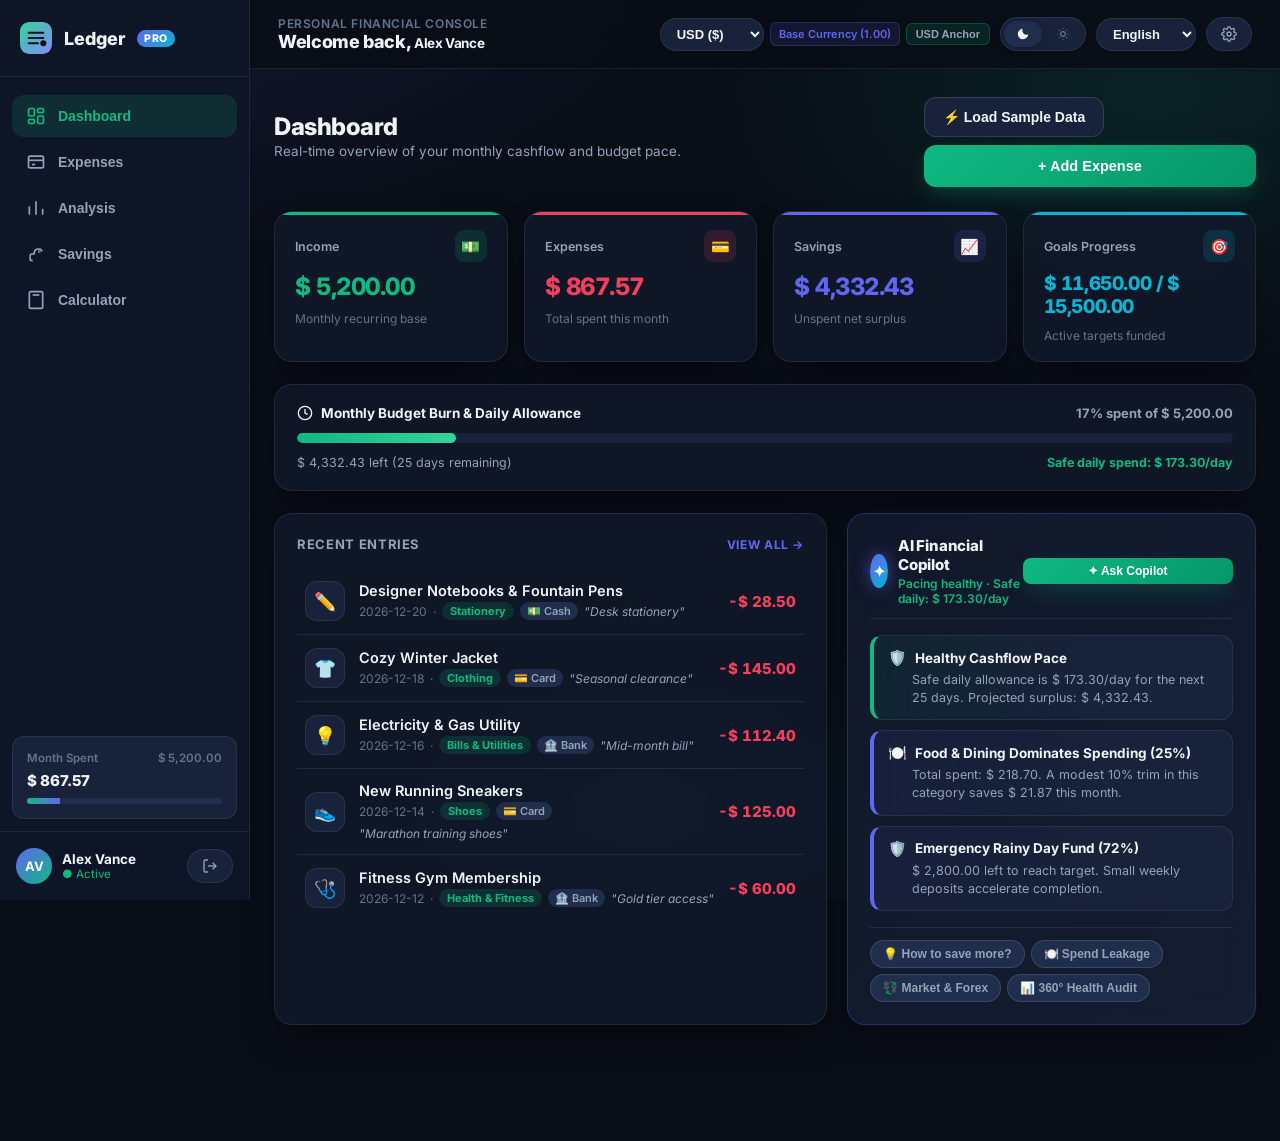
==== app.html @ 523d616c "feat: complete Ledger - next-gen personal wealth and financial operating system" ====
<!DOCTYPE html>
<html lang="en">
<head>
<meta charset="UTF-8">
<meta name="viewport" content="width=device-width, initial-scale=1.0">
<title>Ledger — Next-Gen Personal Wealth</title>
<link rel="icon" href="assets/icon.svg" type="image/svg+xml">
<script src="js/theme.js?v=3.3"></script>
<link rel="preconnect" href="https://fonts.googleapis.com">
<link href="https://fonts.googleapis.com/css2?family=Inter:wght@400;500;600;700;800&display=swap" rel="stylesheet">
<link rel="stylesheet" href="css/style.css?v=3.3">
<script src="https://cdn.jsdelivr.net/npm/chart.js@4.4.0/dist/chart.umd.min.js"></script>
</head>
<body>

<div class="app-layout">

  <!-- ==================== DESKTOP PERSISTENT SIDEBAR ==================== -->
  <aside class="app-sidebar">
    <div class="sidebar-brand">
      <img src="assets/icon.svg" class="app-logo-img" width="32" height="32" alt="Ledger Logo">
      <span>Ledger</span>
      <span class="badge-pro">PRO</span>
    </div>

    <nav class="sidebar-nav">
      <button class="sidebar-link active" data-section="dashboard">
        <svg viewBox="0 0 24 24" fill="none" stroke="currentColor" stroke-width="2"><rect x="3" y="3" width="7" height="9" rx="1.5"/><rect x="14" y="3" width="7" height="5" rx="1.5"/><rect x="14" y="12" width="7" height="9" rx="1.5"/><rect x="3" y="16" width="7" height="5" rx="1.5"/></svg>
        <span data-i18n="nav_dashboard">Dashboard</span>
      </button>

      <button class="sidebar-link" data-section="expenses">
        <svg viewBox="0 0 24 24" fill="none" stroke="currentColor" stroke-width="2"><rect x="3" y="5" width="18" height="14" rx="2"/><path d="M3 10h18"/><path d="M7 15h4"/></svg>
        <span data-i18n="nav_expenses">Expenses</span>
      </button>

      <button class="sidebar-link" data-section="analysis">
        <svg viewBox="0 0 24 24" fill="none" stroke="currentColor" stroke-width="2"><path d="M4 20V10"/><path d="M12 20V4"/><path d="M20 20v-7"/></svg>
        <span data-i18n="nav_analysis">Analysis</span>
      </button>

      <button class="sidebar-link" data-section="savings">
        <svg viewBox="0 0 24 24" fill="none" stroke="currentColor" stroke-width="2"><path d="M19 9a3 3 0 0 0-3-3h-1.5a4.5 4.5 0 0 0-4.4 3.6L9.6 12H7a2 2 0 0 0-2 2v1"/><path d="M5 15v3a2 2 0 0 0 2 2h1"/><circle cx="16" cy="9" r=".5"/></svg>
        <span data-i18n="nav_savings">Savings</span>
      </button>

      <button class="sidebar-link" data-section="calculator">
        <svg viewBox="0 0 24 24" fill="none" stroke="currentColor" stroke-width="2"><rect x="4" y="2" width="16" height="20" rx="2"/><path d="M8 6h8"/><path d="M8 11h.01"/><path d="M12 11h.01"/><path d="M16 11h.01"/><path d="M8 15h.01"/><path d="M12 15h.01"/><path d="M16 15h.01"/></svg>
        <span data-i18n="nav_calculator">Calculator</span>
      </button>
    </nav>

    <!-- Sidebar Mini Budget Spent Progress -->
    <div class="sidebar-widget">
      <div class="sidebar-widget-header">
        <span>Month Spent</span>
        <span id="sidebarMonthIncome">$0</span>
      </div>
      <div class="sidebar-widget-amt" id="sidebarMonthSpent">$0.00</div>
      <div class="sidebar-progress-track">
        <div class="sidebar-progress-fill" id="sidebarProgressBar" style="width: 0%;"></div>
      </div>
    </div>

    <!-- Sidebar Footer with User Profile -->
    <div class="sidebar-footer">
      <div class="sidebar-user-info" data-go-settings style="cursor: pointer;" title="Open Settings">
        <div class="user-avatar-initials">U</div>
        <div class="user-meta">
          <div class="user-name-display">Alex Vance</div>
          <div class="user-status-text">● Active</div>
        </div>
      </div>
      <button class="icon-btn btn-logout" title="Log out">
        <svg viewBox="0 0 24 24" width="16" height="16" fill="none" stroke="currentColor" stroke-width="2"><path d="M9 21H5a2 2 0 0 1-2-2V5a2 2 0 0 1 2-2h4"/><polyline points="16 17 21 12 16 7"/><line x1="21" y1="12" x2="9" y2="12"/></svg>
      </button>
    </div>
  </aside>

  <!-- ==================== MAIN APPLICATION CONTENT ==================== -->
  <div class="app-main">

    <!-- Topbar Navigation -->
    <header class="app-topbar">
      <!-- Mobile Logo -->
      <div class="topbar-mobile-brand">
        <img src="assets/icon.svg" class="app-logo-img" width="32" height="32" alt="Ledger Logo">
        <span>Ledger</span>
      </div>

      <!-- Desktop Greeting -->
      <div class="topbar-greeting">
        <span class="topbar-greeting-sub">Personal Financial Console</span>
        <span class="topbar-greeting-title">Welcome back, <span class="user-name-display">Alex</span></span>
      </div>

      <!-- Topbar Controls -->
      <div class="topbar-controls">
        <!-- Quick Currency Selector & Market Trends -->
        <div style="display: flex; align-items: center; gap: 6px;">
          <select id="currencySelect" class="icon-select currency-sync-select" title="Currency"></select>
          <span class="active-rate-indicator badge-pill" style="font-size: 11px; font-weight: 600; padding: 4px 8px; border-radius: 6px; background: rgba(99, 102, 241, 0.12); color: var(--indigo); border: 1px solid rgba(99, 102, 241, 0.25);">1 USD = 1.00 USD</span>
          <button id="openForexTrendsBtn" class="forex-trend-pill" style="cursor: pointer; font-size: 11px; font-weight: 700; padding: 4px 9px; border-radius: 6px; background: rgba(16, 185, 129, 0.12); color: var(--emerald); border: 1px solid rgba(16, 185, 129, 0.28); display: inline-flex; align-items: center; gap: 4px;" title="View Market Trends & Currency Fluctuation">
            <span class="forex-trend-indicator">📈 Trends</span>
          </button>
        </div>

        <!-- Theme Switcher -->
        <div class="theme-switch">
          <button type="button" data-theme-btn="dark" title="Dark Mode">
            <svg viewBox="0 0 24 24" fill="currentColor"><path d="M21 12.6A9 9 0 1 1 11.4 3a7.2 7.2 0 0 0 9.6 9.6z"/></svg>
          </button>
          <button type="button" data-theme-btn="light" title="Light Mode">
            <svg viewBox="0 0 24 24" fill="none" stroke="currentColor" stroke-width="2"><circle cx="12" cy="12" r="4"/><path d="M12 2v2M12 20v2M4.9 4.9l1.4 1.4M17.7 17.7l1.4 1.4M2 12h2M20 12h2M4.9 19.1l1.4-1.4M17.7 6.3l1.4-1.4"/></svg>
          </button>
        </div>

        <!-- Language Selector -->
        <select id="languageSelect" class="icon-select language-sync-select" title="Language">
          <option value="en">English</option>
          <option value="hi">हिन्दी</option>
          <option value="es">Español</option>
          <option value="fr">Français</option>
        </select>

        <!-- Settings Gear -->
        <button class="icon-btn" id="settingsBtn" title="Settings">
          <svg viewBox="0 0 24 24" width="16" height="16" fill="none" stroke="currentColor" stroke-width="2" stroke-linecap="round" stroke-linejoin="round">
            <circle cx="12" cy="12" r="3"/>
            <path d="M19.4 15a1.65 1.65 0 0 0 .33 1.82l.06.06a2 2 0 1 1-2.83 2.83l-.06-.06a1.65 1.65 0 0 0-1.82-.33 1.65 1.65 0 0 0-1 1.51V21a2 2 0 0 1-4 0v-.09A1.65 1.65 0 0 0 9 19.4a1.65 1.65 0 0 0-1.82.33l-.06.06a2 2 0 1 1-2.83-2.83l.06-.06a1.65 1.65 0 0 0 .33-1.82 1.65 1.65 0 0 0-1.51-1H3a2 2 0 0 1 0-4h.09A1.65 1.65 0 0 0 4.6 9a1.65 1.65 0 0 0-.33-1.82l-.06-.06a2 2 0 1 1 2.83-2.83l.06.06a1.65 1.65 0 0 0 1.82.33H9a1.65 1.65 0 0 0 1-1.51V3a2 2 0 0 1 4 0v.09a1.65 1.65 0 0 0 1 1.51 1.65 1.65 0 0 0 1.82-.33l.06-.06a2 2 0 1 1 2.83 2.83l-.06.06a1.65 1.65 0 0 0-.33 1.82V9a1.65 1.65 0 0 0 1.51 1H21a2 2 0 0 1 0 4h-.09a1.65 1.65 0 0 0-1.51 1z"/>
          </svg>
        </button>
      </div>
    </header>

    <!-- ==================== DASHBOARD SECTION ==================== -->
    <main class="section" id="section-dashboard">
      <div class="section-header">
        <div>
          <h1 class="section-title" data-i18n="dash_title">Dashboard</h1>
          <p class="section-desc">Real-time overview of your monthly cashflow and budget pace.</p>
        </div>
        <div style="display: flex; gap: 8px; flex-wrap: wrap;">
          <button type="button" class="btn-secondary" id="dashLoadDemoBtn">⚡ Load Sample Data</button>
          <button type="button" class="btn-primary" onclick="switchSection('expenses')">+ Add Expense</button>
        </div>
      </div>

      <!-- 4 Top Metrics Cards -->
      <div class="stats-grid-4">
        <div class="stat-card stat-income">
          <div class="stat-header">
            <span class="stat-label" data-i18n="dash_income">Income</span>
            <div class="stat-icon">💵</div>
          </div>
          <div class="stat-num" id="dashIncome">$0.00</div>
          <div class="stat-subtext">Monthly recurring base</div>
        </div>

        <div class="stat-card stat-expense">
          <div class="stat-header">
            <span class="stat-label" data-i18n="dash_expenses">Expenses</span>
            <div class="stat-icon">💳</div>
          </div>
          <div class="stat-num" id="dashExpenses">$0.00</div>
          <div class="stat-subtext">Total spent this month</div>
        </div>

        <div class="stat-card stat-savings">
          <div class="stat-header">
            <span class="stat-label" data-i18n="dash_savings">Savings</span>
            <div class="stat-icon">📈</div>
          </div>
          <div class="stat-num" id="dashSavings">$0.00</div>
          <div class="stat-subtext">Unspent net surplus</div>
        </div>

        <div class="stat-card stat-goals">
          <div class="stat-header">
            <span class="stat-label">Goals Progress</span>
            <div class="stat-icon">🎯</div>
          </div>
          <div class="stat-num" id="dashGoalTotal" style="font-size: 19px;">$0.00 / $0.00</div>
          <div class="stat-subtext">Active targets funded</div>
        </div>
      </div>

      <!-- Monthly Budget Burn & Velocity Widget -->
      <div class="budget-pace-widget">
        <div class="pace-header">
          <span class="pace-title">
            <svg viewBox="0 0 24 24" width="16" height="16" fill="none" stroke="currentColor" stroke-width="2"><circle cx="12" cy="12" r="10"/><polyline points="12 6 12 12 16 14"/></svg>
            Monthly Budget Burn & Daily Allowance
          </span>
          <span class="pace-stats" id="budgetPaceText">0% spent</span>
        </div>
        <div class="pace-bar-track">
          <div class="pace-bar-fill bg-emerald" id="budgetPaceFill" style="width: 0%;"></div>
        </div>
        <div class="pace-footer-meta">
          <span id="budgetPaceRemaining">$0.00 remaining</span>
          <span id="budgetPaceDailySpeed" style="font-weight: 700; color: var(--emerald);">Safe daily spend: $0.00/day</span>
        </div>
      </div>

      <!-- 2-Column Dashboard Grid -->
      <div class="dashboard-grid-2">
        <!-- Left: Recent Transactions -->
        <div class="card">
          <div class="card-title">
            <span data-i18n="dash_recent">Recent entries</span>
            <a href="#" onclick="switchSection('expenses'); return false;" style="font-size: 12px; font-weight: 700;">View All →</a>
          </div>
          <div id="dashRecentList"></div>
        </div>

        <!-- Right: AI Financial Copilot & Wealth Advisor -->
        <div class="card ai-copilot-card">
          <div class="ai-copilot-header">
            <div style="display: flex; align-items: center; gap: 10px;">
              <div class="ai-copilot-orb" title="AI Financial Engine Active">✦</div>
              <div>
                <div class="ai-copilot-title">AI Financial Copilot</div>
                <div class="ai-copilot-status" id="aiStatusSubtitle">Analyzing live cashflow & market trends...</div>
              </div>
            </div>
            <button class="btn-primary" id="openAiModalBtn" style="font-size: 12px; padding: 6px 14px; border-radius: 8px;">
              ✦ Ask Copilot
            </button>
          </div>

          <!-- Dynamic Live Insights Feed -->
          <div class="ai-insights-container" id="aiInsightsList"></div>
          
          <!-- Hidden compatibility anchor -->
          <ul class="rec-list hidden" id="recList"></ul>

          <!-- Quick Interactive Action Chips -->
          <div class="ai-quick-chips">
            <button type="button" class="ai-chip" data-ai-prompt="save_more">💡 How to save more?</button>
            <button type="button" class="ai-chip" data-ai-prompt="analyze_top">🍽️ Spend Leakage</button>
            <button type="button" class="ai-chip" data-ai-prompt="forex_trends">💱 Market & Forex</button>
            <button type="button" class="ai-chip" data-ai-prompt="audit">📊 360° Health Audit</button>
          </div>
        </div>
      </div>
    </main>

    <!-- ==================== EXPENSES SECTION ==================== -->
    <section class="section hidden" id="section-expenses">
      <div class="section-header">
        <div>
          <h1 class="section-title" data-i18n="exp_title">Expenses</h1>
          <p class="section-desc">Manage transactions, track spending categories, and export records.</p>
        </div>
        <div style="display: flex; gap: 8px;">
          <button class="btn-secondary" id="printStatementBtn" style="font-weight: 700;">
            <svg viewBox="0 0 24 24" width="16" height="16" fill="none" stroke="currentColor" stroke-width="2"><path d="M14 2H6a2 2 0 0 0-2 2v16a2 2 0 0 0 2 2h12a2 2 0 0 0 2-2V8z"/><polyline points="14 2 14 8 20 8"/><line x1="16" y1="13" x2="8" y2="13"/><line x1="16" y1="17" x2="8" y2="17"/><polyline points="10 9 9 9 8 9"/></svg>
            <span>Wealth Statement</span>
          </button>
          <button class="btn-secondary" id="exportCsvBtn">
            <svg viewBox="0 0 24 24" width="16" height="16" fill="none" stroke="currentColor" stroke-width="2"><path d="M21 15v4a2 2 0 0 1-2 2H5a2 2 0 0 1-2-2v-4"/><polyline points="7 10 12 15 17 10"/><line x1="12" y1="15" x2="12" y2="3"/></svg>
            <span data-i18n="btn_export_csv">Export CSV</span>
          </button>
        </div>
      </div>

      <!-- Set Monthly Income Card -->
      <div class="card">
        <h3 class="card-title" data-i18n="exp_set_income">Set monthly income</h3>
        <div style="display: flex; gap: 12px; align-items: center; max-width: 480px;">
          <input type="number" id="incomeInput" min="0" step="0.01" placeholder="5000.00" style="flex: 1; padding: 11px 14px; border-radius: var(--radius-sm); border: 1px solid var(--border); background: var(--surface-2); color: var(--text); font-size: 15px;">
          <button class="btn-secondary" id="saveIncomeBtn" data-i18n="exp_income_btn" style="white-space: nowrap;">Save income</button>
        </div>
        <div id="incomeToast" style="font-size: 12.5px; color: var(--emerald); margin-top: 6px; min-height: 16px; font-weight: 600;"></div>
      </div>

      <!-- Recurring Subscriptions & Fixed Overhead Tracker -->
      <div class="card subscriptions-card" id="subscriptionsOverviewCard">
        <div class="subscriptions-header">
          <div>
            <div class="subs-tag">FIXED OVERHEAD</div>
            <h3 class="card-title" style="margin: 3px 0 0;">Recurring Subscriptions & Fixed Bills</h3>
          </div>
          <div style="text-align: right;">
            <span style="font-size: 11px; font-weight: 700; color: var(--text-faint); text-transform: uppercase;">Total Monthly Overhead</span>
            <div style="font-size: 20px; font-weight: 800; color: var(--rose);" id="subsTotalMonthlyAmt">$0.00/mo</div>
          </div>
        </div>

        <div class="subs-grid" id="subsList">
          <!-- Rendered dynamically by expenses.js -->
        </div>

        <div style="margin-top: 14px; display: flex; justify-content: space-between; align-items: center; border-top: 1px solid var(--border); padding-top: 12px; flex-wrap: wrap; gap: 10px;">
          <button type="button" class="btn-secondary" id="openAddSubBtn" style="font-size: 12px; padding: 7px 14px;">
            + Add Subscription
          </button>
          <span style="font-size: 11.5px; color: var(--text-dim);">Recurring bills auto-flag in your monthly burn rate</span>
        </div>
      </div>

      <!-- Add Expense Card -->
      <div class="card">
        <h3 class="card-title" data-i18n="exp_add">Add expense</h3>
        <form id="expenseForm">
          <div class="form-row">
            <label data-i18n="exp_desc">Description</label>
            <input type="text" id="expDesc" placeholder="e.g. Organic Groceries" required>
          </div>

          <div class="form-grid-2">
            <div class="form-row">
              <label data-i18n="exp_amount">Amount</label>
              <input type="number" id="expAmount" min="0.01" step="0.01" placeholder="45.00" required>
            </div>
            <div class="form-row">
              <label data-i18n="exp_category">Category</label>
              <select id="expCategory">
                <option value="cat_food" data-i18n="cat_food">Food & Dining</option>
                <option value="cat_bills" data-i18n="cat_bills">Bills & Utilities</option>
                <option value="cat_transport" data-i18n="cat_transport">Transport</option>
                <option value="cat_entertainment" data-i18n="cat_entertainment">Entertainment</option>
                <option value="cat_clothing" data-i18n="cat_clothing">Clothing</option>
                <option value="cat_shoes" data-i18n="cat_shoes">Shoes</option>
                <option value="cat_stationery" data-i18n="cat_stationery">Stationery</option>
                <option value="cat_health" data-i18n="cat_health">Health & Fitness</option>
                <option value="cat_shopping" data-i18n="cat_shopping">Shopping</option>
                <option value="cat_education" data-i18n="cat_education">Education</option>
                <option value="cat_travel" data-i18n="cat_travel">Travel</option>
                <option value="cat_investments" data-i18n="cat_investments">Investments</option>
                <option value="cat_other" data-i18n="cat_other">Other necessities</option>
              </select>
            </div>
          </div>

          <div class="form-grid-2">
            <div class="form-row">
              <label data-i18n="exp_date">Date</label>
              <input type="date" id="expDate" required>
            </div>
            <div class="form-row">
              <label data-i18n="pay_method">Payment Method</label>
              <select id="expPayMethod">
                <option value="pay_card" data-i18n="pay_card">Card</option>
                <option value="pay_cash" data-i18n="pay_cash">Cash</option>
                <option value="pay_online" data-i18n="pay_online">UPI / Online</option>
                <option value="pay_bank" data-i18n="pay_bank">Bank Transfer</option>
              </select>
            </div>
          </div>

          <div class="form-row">
            <label>Notes / Tags (Optional)</label>
            <input type="text" id="expNotes" placeholder="e.g. Monthly bill split or invoice #123">
          </div>

          <div class="form-row">
            <label>Attach Receipt / Invoice (Optional Image)</label>
            <div class="receipt-input-container">
              <input type="file" id="expReceipt" accept="image/*" class="receipt-file-input">
              <div id="expReceiptPreviewThumb" class="receipt-preview-thumb hidden"></div>
            </div>
          </div>

          <button type="submit" class="btn-primary" data-i18n="exp_add_btn" style="max-width: 220px;">Add expense</button>
        </form>
      </div>

      <!-- Expense Filters & Search Toolbar -->
      <div class="expenses-filter-bar">
        <div class="search-input-wrap">
          <svg viewBox="0 0 24 24" width="16" height="16" fill="none" stroke="currentColor" stroke-width="2"><circle cx="11" cy="11" r="8"/><line x1="21" y1="21" x2="16.65" y2="16.65"/></svg>
          <input type="text" id="expenseSearchInput" placeholder="Search description or notes..." data-i18n-placeholder="filter_search_ph">
        </div>

        <select class="filter-select" id="expenseCategoryFilter">
          <option value="all" data-i18n="filter_all_cats">All Categories</option>
          <option value="cat_food" data-i18n="cat_food">Food & Dining</option>
          <option value="cat_bills" data-i18n="cat_bills">Bills & Utilities</option>
          <option value="cat_transport" data-i18n="cat_transport">Transport</option>
          <option value="cat_entertainment" data-i18n="cat_entertainment">Entertainment</option>
          <option value="cat_clothing" data-i18n="cat_clothing">Clothing</option>
          <option value="cat_shoes" data-i18n="cat_shoes">Shoes</option>
          <option value="cat_stationery" data-i18n="cat_stationery">Stationery</option>
          <option value="cat_health" data-i18n="cat_health">Health</option>
          <option value="cat_shopping" data-i18n="cat_shopping">Shopping</option>
          <option value="cat_education" data-i18n="cat_education">Education</option>
          <option value="cat_travel" data-i18n="cat_travel">Travel</option>
          <option value="cat_investments" data-i18n="cat_investments">Investments</option>
          <option value="cat_other" data-i18n="cat_other">Other necessities</option>
        </select>

        <select class="filter-select" id="expenseTimeFilter">
          <option value="all" data-i18n="filter_time_all">All Time</option>
          <option value="month" data-i18n="filter_time_month">This Month</option>
          <option value="last_month">Last Month</option>
          <option value="year" data-i18n="filter_time_year">This Year</option>
        </select>

        <select class="filter-select" id="expenseSortOrder">
          <option value="newest" data-i18n="sort_newest">Date: Newest</option>
          <option value="oldest" data-i18n="sort_oldest">Date: Oldest</option>
          <option value="highest" data-i18n="sort_highest">Amount: High to Low</option>
          <option value="lowest" data-i18n="sort_lowest">Amount: Low to High</option>
        </select>
      </div>

      <!-- Expense List Card -->
      <div class="card">
        <div id="expenseCountSummary" style="font-size: 13px; color: var(--text-dim); margin-bottom: 12px; padding-bottom: 8px; border-bottom: 1px solid var(--border);"></div>
        <div id="expenseList"></div>
      </div>
    </section>

    <!-- ==================== ANALYSIS / PRO CHARTS SECTION ==================== -->
    <section class="section hidden" id="section-analysis">
      <div class="section-header">
        <div>
          <h1 class="section-title" data-i18n="an_title">Analysis & Pro Trends</h1>
          <p class="section-desc">Interactive visual analytics, velocity curves, and 50/30/20 compliance scoring.</p>
        </div>
      </div>

      <!-- Timeframe Filter Buttons -->
      <div class="timeframe-selector-bar">
        <button class="timeframe-btn active" data-timeframe="month" data-i18n="filter_time_month">This Month</button>
        <button class="timeframe-btn" data-timeframe="3m" data-i18n="filter_time_3m">Last 3 Months</button>
        <button class="timeframe-btn" data-timeframe="6m" data-i18n="filter_time_6m">Last 6 Months</button>
        <button class="timeframe-btn" data-timeframe="year" data-i18n="filter_time_year">This Year</button>
        <button class="timeframe-btn" data-timeframe="all" data-i18n="filter_time_all">All Time</button>
      </div>

      <!-- Empty Note (if no data) -->
      <div class="empty-note card hidden" id="analysisEmpty" style="text-align: center; padding: 48px 24px; max-width: 560px; margin: 32px auto;">
        <div style="font-size: 48px; margin-bottom: 12px;">📊</div>
        <h3 style="font-size: 1.25rem; font-weight: 700; margin-bottom: 8px;">No Expense Records Found</h3>
        <p style="color: var(--text-muted); font-size: 0.95rem; line-height: 1.5; margin-bottom: 24px;" data-i18n="an_no_data">Add expenses to see your analytics, or load sample data to preview all 5 pro charts immediately.</p>
        <button type="button" class="btn-primary" id="analysisLoadDemoBtn" style="display: inline-flex; align-items: center; justify-content: center; gap: 8px; margin: 0 auto;">
          ⚡ Load Pro Demo Data
        </button>
      </div>

      <!-- Charts Wrapper -->
      <div id="analysisChartsWrapper">
        <!-- 4 Metric Highlights Summary Cards -->
        <div class="stats-grid-4">
          <div class="stat-card">
            <span class="stat-label">Total Spent in Period</span>
            <div class="stat-num" id="anStatTotal" style="color: var(--rose);">$0.00</div>
          </div>
          <div class="stat-card">
            <span class="stat-label" data-i18n="an_daily_avg">Daily Average</span>
            <div class="stat-num" id="anStatDailyAvg" style="color: var(--indigo);">$0.00</div>
          </div>
          <div class="stat-card">
            <span class="stat-label" data-i18n="an_highest_exp">Highest Expense</span>
            <div class="stat-num" id="anStatHighest" style="color: var(--amber);">$0.00</div>
          </div>
          <div class="stat-card">
            <span class="stat-label" data-i18n="an_top_cat">Top Category</span>
            <div class="stat-num" id="anStatTopCat" style="font-size: 18px; color: var(--emerald);">—</div>
          </div>
        </div>

        <!-- 2-Column Row 1: Category Doughnut HUD + Category Matrix List -->
        <div class="analysis-charts-grid">
          <!-- Donut with Center HUD -->
          <div class="card">
            <h3 class="card-title" data-i18n="an_by_category">Spending by category</h3>
            <div class="doughnut-hud-wrapper">
              <canvas id="categoryChart"></canvas>
              <div class="doughnut-center-hud">
                <div class="hud-lbl">Total Spent</div>
                <div class="hud-amt" id="catChartCenterAmount">$0.00</div>
                <div class="hud-sub" id="catChartCenterSub">0 categories</div>
              </div>
            </div>
          </div>

          <!-- Category Breakdown Matrix -->
          <div class="card">
            <h3 class="card-title">Category Breakdown Matrix</h3>
            <div class="cat-matrix-list" id="categoryMatrixList"></div>
          </div>
        </div>

        <!-- Row 2: Monthly Income vs Expenses Dual Area Trend -->
        <div class="card">
          <h3 class="card-title" data-i18n="an_trend_title">Monthly Income vs Expenses Trend</h3>
          <div style="height: 280px; position: relative;">
            <canvas id="trendChart"></canvas>
          </div>
        </div>

        <!-- 2-Column Row 3: Daily Spending Velocity & Day-of-Week Distribution -->
        <div class="analysis-charts-grid">
          <!-- Daily Velocity vs Ideal Linear Budget Line -->
          <div class="card">
            <h3 class="card-title" data-i18n="an_burn_title">Daily Spending Velocity & Budget Pace</h3>
            <div style="height: 240px; position: relative;">
              <canvas id="velocityChart"></canvas>
            </div>
          </div>

          <!-- Day of the Week Distribution -->
          <div class="card">
            <h3 class="card-title" data-i18n="an_dow_title">Spending by Day of Week</h3>
            <div style="height: 240px; position: relative;">
              <canvas id="dowChart"></canvas>
            </div>
          </div>
        </div>

        <!-- Row 4: Financial Health Score & 50/30/20 Compliance Card -->
        <div class="card">
          <h3 class="card-title" data-i18n="an_score_title">Financial Health Score & 50/30/20 Balance</h3>
          <div class="health-score-container">
            <div class="health-circle-wrap">
              <span class="health-score-num" id="healthScoreNum">85</span>
              <span class="health-score-max">/ 100</span>
            </div>
            <div class="health-details">
              <div>
                <span class="health-score-badge badge-emerald" id="healthScoreBadge">Excellent</span>
              </div>
              <p class="health-score-msg" id="healthScoreMsg">Your spending is well balanced with good savings momentum.</p>
              
              <div class="health-503020-bars">
                <div class="health-bar-col">
                  <span class="lbl">Needs (Target 50%)</span>
                  <div class="health-mini-track"><div class="health-mini-fill" id="healthBarNeeds" style="width: 45%; background: var(--indigo);"></div></div>
                </div>
                <div class="health-bar-col">
                  <span class="lbl">Wants (Target 30%)</span>
                  <div class="health-mini-track"><div class="health-mini-fill" id="healthBarWants" style="width: 25%; background: var(--amber);"></div></div>
                </div>
                <div class="health-bar-col">
                  <span class="lbl">Savings (Target 20%)</span>
                  <div class="health-mini-track"><div class="health-mini-fill" id="healthBarSave" style="width: 30%; background: var(--emerald);"></div></div>
                </div>
              </div>
            </div>
          </div>
        </div>
      </div>
    </section>

    <!-- ==================== SAVINGS SECTION ==================== -->
    <section class="section hidden" id="section-savings">
      <div class="section-header">
        <div>
          <h1 class="section-title" data-i18n="sav_title">Savings Goals & Wealth Milestones</h1>
          <p class="section-desc">Create target funds, track completion runways, and simulate currency fluctuation buffers.</p>
        </div>
      </div>

      <!-- Portfolio Progress & Multi-Month Forex Sensitivity Banner -->
      <div class="card savings-portfolio-banner" id="savingsPortfolioBanner">
        <div class="savings-banner-header">
          <div>
            <span class="savings-banner-sub">Portfolio Overview</span>
            <h3 class="savings-banner-title">Active Goals Health & Runway</h3>
          </div>
          <!-- Forex Fluctuation Sensitivity Buffer Selector -->
          <div class="forex-buffer-control">
            <span class="forex-buffer-label">Multi-Month Forex Buffer:</span>
            <div class="forex-buffer-pills">
              <button type="button" class="buffer-pill active" data-forex-buffer="0">0%</button>
              <button type="button" class="buffer-pill" data-forex-buffer="3">+3%</button>
              <button type="button" class="buffer-pill" data-forex-buffer="5">+5%</button>
            </div>
          </div>
        </div>

        <!-- Portfolio Metric Pills -->
        <div class="savings-metrics-grid">
          <div class="savings-metric-box">
            <span class="lbl">Total Target</span>
            <span class="val" id="portfolioTargetAmt">$0.00</span>
            <span class="sub" id="portfolioTargetSub">Base nominal target</span>
          </div>
          <div class="savings-metric-box">
            <span class="lbl">Total Funded</span>
            <span class="val emerald" id="portfolioSavedAmt">$0.00</span>
            <span class="sub" id="portfolioSavedPct">0% of target</span>
          </div>
          <div class="savings-metric-box">
            <span class="lbl">Remaining to Fund</span>
            <span class="val" id="portfolioRemainingAmt" style="color: var(--cyan);">$0.00</span>
            <span class="sub" id="portfolioBufferNotice">Nominal baseline</span>
          </div>
          <div class="savings-metric-box">
            <span class="lbl">Completion Runway</span>
            <span class="val" id="portfolioRunwayMonths" style="color: var(--indigo);">--</span>
            <span class="sub" id="portfolioRunwaySub">At current monthly surplus</span>
          </div>
        </div>

        <!-- Overall Portfolio Progress Bar -->
        <div class="portfolio-bar-wrap">
          <div class="portfolio-bar-track">
            <div class="portfolio-bar-fill" id="portfolioBarFill" style="width: 0%;"></div>
          </div>
        </div>
      </div>

      <!-- Add Goal Card -->
      <div class="card">
        <h3 class="card-title" data-i18n="sav_goal">Add a savings goal</h3>
        <form id="goalForm">
          <div class="form-grid-2">
            <div class="form-row">
              <label data-i18n="sav_goal_name">Goal name</label>
              <input type="text" id="goalName" placeholder="e.g. Rainy Day Fund" required>
            </div>
            <div class="form-row">
              <label data-i18n="sav_goal_amount">Target amount</label>
              <input type="number" id="goalAmount" min="1" step="0.01" placeholder="5000.00" required>
            </div>
          </div>

          <div class="form-grid-2">
            <div class="form-row">
              <label data-i18n="sav_target_date">Target Date (Optional)</label>
              <input type="date" id="goalTargetDate">
            </div>
            <div class="form-row">
              <label>Goal Icon</label>
              <select id="goalIcon">
                <option value="🛡️">🛡️ Emergency & Safety</option>
                <option value="✈️">✈️ Vacation & Travel</option>
                <option value="💻">💻 Tech & Workstation</option>
                <option value="🚗">🚗 Vehicle & Transport</option>
                <option value="🏡">🏡 House & Real Estate</option>
                <option value="🎓">🎓 Education & Skills</option>
                <option value="💍">💍 Milestone Celebration</option>
                <option value="🎯">🎯 General Target</option>
              </select>
            </div>
          </div>

          <button type="submit" class="btn-primary" data-i18n="sav_add_btn" style="max-width: 200px;">Add goal</button>
        </form>
      </div>

      <!-- Goals Cards Grid -->
      <div class="goals-grid" id="goalList"></div>
    </section>

    <!-- ==================== CALCULATOR & WEALTH SIMULATORS SECTION ==================== -->
    <section class="section hidden" id="section-calculator">
      <div class="section-header">
        <div>
          <h1 class="section-title" data-i18n="calc_title">Wealth Simulators & Budget Analytics</h1>
          <p class="section-desc">Compound growth projections, 50/30/20 budget frameworks, and emergency survival runways.</p>
        </div>
      </div>

      <!-- Calculator Sub-Navigation Tabs -->
      <div class="calc-tabs-bar">
        <button type="button" class="calc-tab-btn active" data-calc-tab="budget">📊 50/30/20 Budget</button>
        <button type="button" class="calc-tab-btn" data-calc-tab="compound">📈 Compound Growth</button>
        <button type="button" class="calc-tab-btn" data-calc-tab="emergency">🛡️ Emergency Runway</button>
        <button type="button" class="calc-tab-btn" data-calc-tab="keypad">🔢 Quick Math Keypad</button>
      </div>

      <!-- PANEL 1: 50/30/20 Budget Split -->
      <div class="calc-tab-panel" id="calcPanelBudget">
        <div class="card">
          <h3 class="card-title" data-i18n="calc_budget">Budget Split (50/30/20) & Real Spending Comparison</h3>
          <div class="form-row" style="max-width: 380px;">
            <label data-i18n="calc_income_label">Monthly income</label>
            <input type="number" id="budgetIncome" min="0" step="0.01" placeholder="5000.00">
          </div>

          <div class="budget-comparison-grid">
            <div class="budget-box">
              <span class="lbl" data-i18n="calc_needs">Needs (50%)</span>
              <span class="target-num" id="budgetNeeds">$0.00</span>
              <span class="actual-sub">Actual Spent: <strong id="actualNeeds">$0.00</strong></span>
            </div>

            <div class="budget-box">
              <span class="lbl" data-i18n="calc_wants">Wants (30%)</span>
              <span class="target-num" id="budgetWants">$0.00</span>
              <span class="actual-sub">Actual Spent: <strong id="actualWants">$0.00</strong></span>
            </div>

            <div class="budget-box">
              <span class="lbl" data-i18n="calc_save">Savings (20%)</span>
              <span class="target-num" id="budgetSave">$0.00</span>
              <span class="actual-sub">Actual Saved: <strong id="actualSave" style="color: var(--emerald);">$0.00</strong></span>
            </div>
          </div>

          <div style="margin-top: 14px; padding: 10px 14px; background: rgba(99, 102, 241, 0.08); border-radius: var(--radius-sm); border: 1px solid rgba(99, 102, 241, 0.2); display: flex; align-items: center; justify-content: space-between; gap: 10px; flex-wrap: wrap;">
            <div style="font-size: 12.5px; color: var(--text-dim); flex: 1; min-width: 240px;">
              <strong style="color: var(--text);">💡 Market Trend Impact:</strong> Currency market fluctuations shift multi-month purchasing power. Maintaining a ≥20% savings allocation provides an automatic financial shock absorber against macro forex shifts.
            </div>
            <button type="button" class="btn-secondary" onclick="if (typeof openForexTrendsModal === 'function') openForexTrendsModal();" style="font-size: 11px; padding: 6px 12px; white-space: nowrap;">
              📈 View Market Trends
            </button>
          </div>
        </div>
      </div>

      <!-- PANEL 2: Compound Wealth Growth Simulator -->
      <div class="calc-tab-panel hidden" id="calcPanelCompound">
        <div class="card">
          <div style="display: flex; justify-content: space-between; align-items: flex-start; margin-bottom: 18px; flex-wrap: wrap; gap: 10px;">
            <div>
              <h3 class="card-title" style="margin-bottom: 4px;">Compound Wealth & Investment Simulator</h3>
              <p style="font-size: 13px; color: var(--text-dim); margin: 0;">Visualize how compounding interest and recurring contributions grow your portfolio.</p>
            </div>
            <div class="forex-toggle-wrap" style="display: flex; align-items: center; gap: 8px; font-size: 12px; color: var(--text-dim);">
              <label style="display: flex; align-items: center; gap: 6px; cursor: pointer;">
                <input type="checkbox" id="compoundForexAdjustToggle">
                <span>Account for 3% Currency Fluctuation / Inflation</span>
              </label>
            </div>
          </div>

          <div class="sim-inputs-grid">
            <div class="form-row">
              <label>Initial Principal Deposit</label>
              <input type="number" id="simPrincipal" min="0" step="100" value="5000">
            </div>
            <div class="form-row">
              <label>Monthly Contribution</label>
              <input type="number" id="simMonthly" min="0" step="50" value="500">
            </div>
            <div class="form-row">
              <label>Expected Annual Return Rate (<span id="simReturnRateLabel">8%</span>)</label>
              <input type="range" id="simReturnRate" min="1" max="20" step="0.5" value="8" style="width: 100%; accent-color: var(--indigo);">
              <div style="display: flex; justify-content: space-between; font-size: 11px; color: var(--text-faint); margin-top: 4px;">
                <span>4% Fixed</span>
                <span>8% Balanced</span>
                <span>12% Growth</span>
                <span>16% Aggressive</span>
              </div>
            </div>
            <div class="form-row">
              <label>Investment Horizon: <span id="simYearsLabel">10 Years</span></label>
              <input type="range" id="simYears" min="1" max="35" step="1" value="10" style="width: 100%; accent-color: var(--emerald);">
              <div style="display: flex; justify-content: space-between; font-size: 11px; color: var(--text-faint); margin-top: 4px;">
                <span>1 Yr</span>
                <span>10 Yrs</span>
                <span>20 Yrs</span>
                <span>35 Yrs</span>
              </div>
            </div>
          </div>

          <!-- Compound Simulation Results HUD -->
          <div class="sim-results-hud">
            <div class="sim-hud-card">
              <span class="sim-hud-label">Total Principal Invested</span>
              <span class="sim-hud-val" id="simTotalInvested">$65,000.00</span>
              <span class="sim-hud-sub">Your direct cash deposits</span>
            </div>
            <div class="sim-hud-card">
              <span class="sim-hud-label">Compound Returns Generated</span>
              <span class="sim-hud-val emerald" id="simTotalReturns">$42,890.00</span>
              <span class="sim-hud-sub" id="simReturnsPct">+66% wealth multiplier</span>
            </div>
            <div class="sim-hud-card highlight">
              <span class="sim-hud-label">Future Portfolio Value</span>
              <span class="sim-hud-val" id="simFinalWealth" style="color: var(--cyan);">$107,890.00</span>
              <span class="sim-hud-sub" id="simFinalSub">At end of horizon</span>
            </div>
          </div>

          <!-- Compound Ratio Track -->
          <div style="margin-top: 18px;">
            <div style="display: flex; justify-content: space-between; font-size: 12px; margin-bottom: 6px;">
              <span style="color: var(--text-dim); display: flex; align-items: center; gap: 6px;">
                <span style="width: 10px; height: 10px; border-radius: 2px; background: var(--indigo); display: inline-block;"></span>
                Principal (<span id="simPrincipalPct">60%</span>)
              </span>
              <span style="color: var(--emerald); display: flex; align-items: center; gap: 6px;">
                <span style="width: 10px; height: 10px; border-radius: 2px; background: var(--emerald); display: inline-block;"></span>
                Compound Interest (<span id="simReturnsRatioPct">40%</span>)
              </span>
            </div>
            <div style="height: 12px; border-radius: 999px; background: var(--surface-3); display: flex; overflow: hidden;">
              <div id="simRatioPrincipalBar" style="background: var(--indigo); height: 100%; width: 60%; transition: width 0.3s ease;"></div>
              <div id="simRatioReturnsBar" style="background: var(--emerald); height: 100%; width: 40%; transition: width 0.3s ease;"></div>
            </div>
          </div>
        </div>
      </div>

      <!-- PANEL 3: Emergency Fund Survival Runway -->
      <div class="calc-tab-panel hidden" id="calcPanelEmergency">
        <div class="card">
          <h3 class="card-title">Emergency Fund & Survival Runway</h3>
          <p style="font-size: 13px; color: var(--text-dim); margin-top: -8px; margin-bottom: 18px;">Evaluate how many months your liquid reserves can sustain your lifestyle with zero income.</p>
          
          <div class="form-grid-2">
            <div class="form-row">
              <label>Liquid Cash & Emergency Reserves</label>
              <input type="number" id="runwayLiquidCash" min="0" step="100" placeholder="e.g. 15000">
            </div>
            <div class="form-row">
              <label>Monthly Baseline Living Cost</label>
              <input type="number" id="runwayMonthlyBurn" min="1" step="50" placeholder="e.g. 2500">
            </div>
          </div>

          <div class="runway-results-grid">
            <div class="runway-result-card">
              <span class="runway-card-label">Survival Runway</span>
              <span class="runway-card-val" id="runwayMonthsDisplay">6.0 Months</span>
              <span class="runway-status-badge badge-healthy" id="runwayStatusBadge">🛡️ Bulletproof Reserve</span>
            </div>
            <div class="runway-result-card">
              <span class="runway-card-label">Optimal 6-Month Target</span>
              <span class="runway-card-val" id="runwayOptimalTarget">$15,000.00</span>
              <span class="runway-card-sub" id="runwayGapDisplay">Target fully covered</span>
            </div>
          </div>

          <div class="runway-benchmarks-box">
            <div class="runway-tier">
              <span class="tier-name">Tier 1: Minimal Cushion (3 Months)</span>
              <span class="tier-val" id="tier3MoVal">$7,500.00</span>
            </div>
            <div class="runway-tier active">
              <span class="tier-name">Tier 2: Recommended Resilience (6 Months)</span>
              <span class="tier-val" id="tier6MoVal">$15,000.00</span>
            </div>
            <div class="runway-tier">
              <span class="tier-name">Tier 3: Fortress Security (12 Months)</span>
              <span class="tier-val" id="tier12MoVal">$30,000.00</span>
            </div>
          </div>
        </div>
      </div>

      <!-- PANEL 4: Quick Math Keypad -->
      <div class="calc-tab-panel hidden" id="calcPanelKeypad">
        <div class="calc-card-container card">
          <div class="calc-display-wrap">
            <div class="calc-sub-display" id="calcSubDisplay"></div>
            <div class="calc-display" id="calcDisplay">0</div>
          </div>
          <div class="calc-grid" id="calcGrid">
            <button class="clear" data-key="C">C</button>
            <button data-key="(">(</button>
            <button data-key=")">)</button>
            <button class="op" data-key="/">÷</button>

            <button data-key="7">7</button>
            <button data-key="8">8</button>
            <button data-key="9">9</button>
            <button class="op" data-key="*">×</button>

            <button data-key="4">4</button>
            <button data-key="5">5</button>
            <button data-key="6">6</button>
            <button class="op" data-key="-">−</button>

            <button data-key="1">1</button>
            <button data-key="2">2</button>
            <button data-key="3">3</button>
            <button class="op" data-key="+">+</button>

            <button data-key="0">0</button>
            <button data-key=".">.</button>
            <button class="clear" data-key="DEL">⌫</button>
            <button class="eq" data-key="=">=</button>
          </div>
        </div>
      </div>
    </section>

    <!-- ==================== SETTINGS SECTION ==================== -->
    <section class="section hidden" id="section-settings">
      <div class="section-header">
        <div>
          <h1 class="section-title" data-i18n="settings_title">Settings</h1>
          <p class="section-desc">Manage your preferences, data backup, and account profile.</p>
        </div>
      </div>

      <!-- Appearance -->
      <div class="card settings-section-card">
        <h3 class="card-title" data-i18n="settings_appearance">Appearance</h3>
        <div class="settings-row">
          <div>
            <div class="settings-label" data-i18n="settings_appearance">Theme Mode</div>
            <div class="settings-sub" data-i18n="settings_appearance_sub">Choose how Ledger looks on this device.</div>
          </div>
          <div class="theme-switch">
            <button type="button" data-theme-btn="dark">
              <svg viewBox="0 0 24 24" fill="currentColor"><path d="M21 12.6A9 9 0 1 1 11.4 3a7.2 7.2 0 0 0 9.6 9.6z"/></svg>
              <span data-i18n="theme_dark">Dark</span>
            </button>
            <button type="button" data-theme-btn="light">
              <svg viewBox="0 0 24 24" fill="none" stroke="currentColor" stroke-width="2"><circle cx="12" cy="12" r="4"/><path d="M12 2v2M12 20v2M4.9 4.9l1.4 1.4M17.7 17.7l1.4 1.4M2 12h2M20 12h2M4.9 19.1l1.4-1.4M17.7 6.3l1.4-1.4"/></svg>
              <span data-i18n="theme_light">Light</span>
            </button>
          </div>
        </div>
      </div>

      <!-- Account & Locale -->
      <div class="card settings-section-card">
        <h3 class="card-title" data-i18n="settings_account">Account & Currency</h3>
        <div class="settings-row">
          <div>
            <div class="settings-label">User Profile</div>
            <div class="settings-sub"><span class="user-name-display">Alex Vance</span> (<span class="user-email-display">alex@example.com</span>)</div>
          </div>
          <div class="user-avatar-initials" style="width: 40px; height: 40px; font-size: 15px;">U</div>
        </div>

        <div class="settings-row">
          <div>
            <div class="settings-label" data-i18n="settings_currency">Currency</div>
            <div class="settings-sub" data-i18n="settings_currency_sub">Used across all amounts in the app.</div>
          </div>
          <div style="display: flex; align-items: center; gap: 8px;">
            <select id="settingsCurrencySelect" class="icon-select currency-sync-select"></select>
            <span class="active-rate-indicator badge-pill" style="font-size: 11px; font-weight: 600; padding: 4px 8px; border-radius: 6px; background: rgba(99, 102, 241, 0.12); color: var(--indigo); border: 1px solid rgba(99, 102, 241, 0.25);">1 USD = 1.00 USD</span>
          </div>
        </div>

        <div class="settings-row">
          <div>
            <div class="settings-label" data-i18n="settings_language">Language</div>
            <div class="settings-sub" data-i18n="settings_language_sub">Applies to menus, labels, and categories.</div>
          </div>
          <select id="settingsLanguageSelect" class="icon-select language-sync-select">
            <option value="en">English</option>
            <option value="hi">हिन्दी</option>
            <option value="es">Español</option>
            <option value="fr">Français</option>
          </select>
        </div>

        <div class="settings-row">
          <div>
            <div class="settings-label" data-i18n="logout">Log out</div>
            <div class="settings-sub" data-i18n="settings_logout_sub">Sign out of Ledger on this device.</div>
          </div>
          <button class="icon-btn btn-logout" data-i18n="logout">Log out</button>
        </div>
      </div>

      <!-- Data Backup & Reset -->
      <div class="card settings-section-card">
        <h3 class="card-title" data-i18n="settings_data">Data Backup & Tools</h3>
        
        <div class="settings-row">
          <div>
            <div class="settings-label">Backup & Restore</div>
            <div class="settings-sub">Export your financial ledger to a JSON backup or restore past data.</div>
          </div>
          <div style="display: flex; gap: 8px;">
            <button class="btn-secondary" id="exportBackupBtn">📥 Export JSON</button>
            <label class="btn-secondary" style="margin: 0; cursor: pointer;">
              📤 Restore JSON
              <input type="file" id="restoreBackupInput" accept=".json" style="display: none;">
            </label>
          </div>
        </div>

        <div class="settings-row">
          <div>
            <div class="settings-label">Load Realistic Sample Data</div>
            <div class="settings-sub">Instantly populate multi-month realistic expenses, income, and goals for demonstration.</div>
          </div>
          <button class="btn-secondary" id="loadDemoDataBtn">⚡ Load Sample Data</button>
        </div>

        <div class="settings-row">
          <div>
            <div class="settings-label" data-i18n="settings_clear_data">Clear all data</div>
            <div class="settings-sub" data-i18n="settings_clear_sub">Erase your income, expenses, and savings goals.</div>
          </div>
          <button class="btn-danger" id="clearDataBtn" data-i18n="settings_clear_data">Clear all data</button>
        </div>
        <div class="settings-toast" id="settingsToast"></div>
      </div>
    </section>

  </div>

  <!-- ==================== MOBILE BOTTOM NAV ==================== -->
  <nav class="bottom-nav">
    <button class="nav-btn active" data-section="dashboard">
      <svg viewBox="0 0 24 24" fill="none" stroke="currentColor" stroke-width="2"><rect x="3" y="3" width="7" height="9" rx="1.5"/><rect x="14" y="3" width="7" height="5" rx="1.5"/><rect x="14" y="12" width="7" height="9" rx="1.5"/><rect x="3" y="16" width="7" height="5" rx="1.5"/></svg>
      <span data-i18n="nav_dashboard">Dashboard</span>
    </button>
    <button class="nav-btn" data-section="expenses">
      <svg viewBox="0 0 24 24" fill="none" stroke="currentColor" stroke-width="2"><rect x="3" y="5" width="18" height="14" rx="2"/><path d="M3 10h18"/><path d="M7 15h4"/></svg>
      <span data-i18n="nav_expenses">Expenses</span>
    </button>
    <button class="nav-btn" data-section="analysis">
      <svg viewBox="0 0 24 24" fill="none" stroke="currentColor" stroke-width="2"><path d="M4 20V10"/><path d="M12 20V4"/><path d="M20 20v-7"/></svg>
      <span data-i18n="nav_analysis">Analysis</span>
    </button>
    <button class="nav-btn" data-section="savings">
      <svg viewBox="0 0 24 24" fill="none" stroke="currentColor" stroke-width="2"><path d="M19 9a3 3 0 0 0-3-3h-1.5a4.5 4.5 0 0 0-4.4 3.6L9.6 12H7a2 2 0 0 0-2 2v1"/><path d="M5 15v3a2 2 0 0 0 2 2h1"/><circle cx="16" cy="9" r=".5"/></svg>
      <span data-i18n="nav_savings">Savings</span>
    </button>
    <button class="nav-btn" data-section="calculator">
      <svg viewBox="0 0 24 24" fill="none" stroke="currentColor" stroke-width="2"><rect x="4" y="2" width="16" height="20" rx="2"/><path d="M8 6h8"/><path d="M8 11h.01"/><path d="M12 11h.01"/><path d="M16 11h.01"/><path d="M8 15h.01"/><path d="M12 15h.01"/><path d="M16 15h.01"/></svg>
      <span data-i18n="nav_calculator">Calculator</span>
    </button>
  </nav>

</div>

<!-- ==================== EDIT EXPENSE MODAL ==================== -->
<div class="modal-overlay hidden" id="editExpenseModal">
  <div class="modal-dialog">
    <h3 class="modal-title" data-i18n="exp_edit_title">Edit Expense</h3>
    <form id="editExpenseForm">
      <input type="hidden" id="editExpId">
      
      <div class="form-row">
        <label data-i18n="exp_desc">Description</label>
        <input type="text" id="editExpDesc" required>
      </div>

      <div class="form-grid-2">
        <div class="form-row">
          <label data-i18n="exp_amount">Amount</label>
          <input type="number" id="editExpAmount" min="0.01" step="0.01" required>
        </div>
        <div class="form-row">
          <label data-i18n="exp_category">Category</label>
          <select id="editExpCategory">
            <option value="cat_food" data-i18n="cat_food">Food & Dining</option>
            <option value="cat_bills" data-i18n="cat_bills">Bills & Utilities</option>
            <option value="cat_transport" data-i18n="cat_transport">Transport</option>
            <option value="cat_entertainment" data-i18n="cat_entertainment">Entertainment</option>
            <option value="cat_clothing" data-i18n="cat_clothing">Clothing</option>
            <option value="cat_shoes" data-i18n="cat_shoes">Shoes</option>
            <option value="cat_stationery" data-i18n="cat_stationery">Stationery</option>
            <option value="cat_health" data-i18n="cat_health">Health & Fitness</option>
            <option value="cat_shopping" data-i18n="cat_shopping">Shopping</option>
            <option value="cat_education" data-i18n="cat_education">Education</option>
            <option value="cat_travel" data-i18n="cat_travel">Travel</option>
            <option value="cat_investments" data-i18n="cat_investments">Investments</option>
            <option value="cat_other" data-i18n="cat_other">Other necessities</option>
          </select>
        </div>
      </div>

      <div class="form-grid-2">
        <div class="form-row">
          <label data-i18n="exp_date">Date</label>
          <input type="date" id="editExpDate" required>
        </div>
        <div class="form-row">
          <label data-i18n="pay_method">Payment Method</label>
          <select id="editExpPayMethod">
            <option value="pay_card" data-i18n="pay_card">Card</option>
            <option value="pay_cash" data-i18n="pay_cash">Cash</option>
            <option value="pay_online" data-i18n="pay_online">UPI / Online</option>
            <option value="pay_bank" data-i18n="pay_bank">Bank Transfer</option>
          </select>
        </div>
      </div>

      <div class="form-row">
        <label>Notes / Tags (Optional)</label>
        <input type="text" id="editExpNotes">
      </div>

      <div class="form-row">
        <label>Receipt / Invoice Attachment (Image)</label>
        <div class="receipt-input-container">
          <input type="file" id="editExpReceipt" accept="image/*" class="receipt-file-input">
          <div id="editExpReceiptPreviewThumb" class="receipt-preview-thumb hidden"></div>
          <button type="button" class="btn-text-danger hidden" id="removeEditReceiptBtn" style="font-size: 11.5px; margin-top: 5px; cursor: pointer; background: none; border: none; color: var(--rose);">✕ Remove Receipt</button>
        </div>
      </div>

      <div class="modal-actions">
        <button type="button" class="btn-secondary" id="cancelEditExpBtn" data-i18n="cancel">Cancel</button>
        <button type="submit" class="btn-primary" data-i18n="exp_update_btn">Update</button>
      </div>
    </form>
  </div>
</div>

<!-- ==================== MARKET FOREX TRENDS & FLUCTUATION MODAL ==================== -->
<div class="modal-overlay hidden" id="forexTrendsModal">
  <div class="modal-dialog forex-modal-dialog">
    <div style="display: flex; justify-content: space-between; align-items: center; margin-bottom: 18px;">
      <div style="display: flex; align-items: center; gap: 8px;">
        <span style="font-size: 20px;">📈</span>
        <h3 class="modal-title" style="margin: 0;">Market Trends & Currency Fluctuation</h3>
      </div>
      <button type="button" class="icon-btn" id="closeForexTrendsModalBtn" title="Close" style="width: 32px; height: 32px; border-radius: 50%;">✕</button>
    </div>
    <div id="forexTrendsModalBody">
      <!-- Rendered dynamically by currency.js -->
    </div>
  </div>
</div>

<!-- ==================== AI FINANCIAL ADVISOR MODAL ==================== -->
<div class="modal-overlay hidden" id="aiAdvisorModal">
  <div class="modal-dialog ai-advisor-dialog">
    <!-- Modal Header -->
    <div class="ai-modal-header">
      <div style="display: flex; align-items: center; gap: 12px;">
        <div class="ai-copilot-orb-lg">✦</div>
        <div>
          <div style="font-size: 17px; font-weight: 800; display: flex; align-items: center; gap: 8px;">
            <span>AI Financial Copilot</span>
            <span class="ai-copilot-badge">PRO ADVISOR</span>
          </div>
          <div class="ai-modal-context" id="aiModalContextPill">Analyzing Active Portfolio · USD</div>
        </div>
      </div>
      <button type="button" class="icon-btn" id="closeAiModalBtn" title="Close Copilot" style="width: 32px; height: 32px; border-radius: 50%;">✕</button>
    </div>

    <!-- Chat Thread History -->
    <div class="ai-chat-thread" id="aiChatThread">
      <!-- Rendered by ai-assistant.js -->
    </div>

    <!-- Modal Quick Prompt Chips -->
    <div class="ai-modal-quick-chips">
      <button type="button" class="ai-modal-chip" data-ai-modal-prompt="save_more">💡 15% Budget Cut Plan</button>
      <button type="button" class="ai-modal-chip" data-ai-modal-prompt="analyze_top">🍽️ Discretionary Leaks</button>
      <button type="button" class="ai-modal-chip" data-ai-modal-prompt="goals_plan">🎯 Goals Runway</button>
      <button type="button" class="ai-modal-chip" data-ai-modal-prompt="forex_trends">💱 Market Fluctuations</button>
      <button type="button" class="ai-modal-chip" data-ai-modal-prompt="audit">📊 360° Health Audit</button>
    </div>

    <!-- Chat Input Form -->
    <form id="aiChatForm" class="ai-chat-form">
      <input type="text" id="aiChatInput" placeholder="Ask anything... e.g. 'Can I afford a $250 purchase?' or 'How do market trends affect my savings?'" autocomplete="off" required>
      <button type="submit" class="btn-primary" style="padding: 10px 18px; border-radius: var(--radius-sm); white-space: nowrap;">
        Send ↵
      </button>
    </form>
  </div>
</div>

<!-- ==================== RECURRING SUBSCRIPTION MODAL ==================== -->
<div class="modal-overlay hidden" id="subscriptionModal">
  <div class="modal-dialog">
    <div style="display: flex; justify-content: space-between; align-items: center; margin-bottom: 16px;">
      <h3 class="modal-title" id="subModalTitle" style="margin: 0;">Add Recurring Subscription</h3>
      <button type="button" class="icon-btn" id="closeSubModalBtn" title="Close" style="width: 28px; height: 28px; border-radius: 50%;">✕</button>
    </div>
    <form id="subscriptionForm">
      <input type="hidden" id="subId">

      <div class="form-row">
        <label>Service / Subscription Name</label>
        <input type="text" id="subName" placeholder="e.g. Netflix Premium, Spotify, Gym" required>
      </div>

      <div class="form-grid-2">
        <div class="form-row">
          <label>Billing Amount</label>
          <input type="number" id="subAmount" min="0.01" step="0.01" placeholder="15.99" required>
        </div>
        <div class="form-row">
          <label>Billing Cycle</label>
          <select id="subCycle">
            <option value="monthly" selected>Monthly</option>
            <option value="yearly">Yearly</option>
            <option value="weekly">Weekly</option>
          </select>
        </div>
      </div>

      <div class="form-grid-2">
        <div class="form-row">
          <label>Category</label>
          <select id="subCategory">
            <option value="cat_entertainment">Entertainment</option>
            <option value="cat_bills">Bills & Utilities</option>
            <option value="cat_health">Health & Fitness</option>
            <option value="cat_education">Education</option>
            <option value="cat_shopping">Software / Shopping</option>
            <option value="cat_other">Other Fixed Bill</option>
          </select>
        </div>
        <div class="form-row">
          <label>Next Renewal Date</label>
          <input type="date" id="subRenewalDate" required>
        </div>
      </div>

      <div class="form-row" style="margin-top: 4px;">
        <label style="display: flex; align-items: center; gap: 8px; cursor: pointer; text-transform: none; font-size: 13.5px;">
          <input type="checkbox" id="subActive" checked style="width: 16px; height: 16px; accent-color: var(--primary);">
          <span>Active subscription (tally in monthly burn overhead)</span>
        </label>
      </div>

      <div class="modal-actions" style="margin-top: 20px;">
        <button type="button" class="btn-secondary" id="cancelSubBtn">Cancel</button>
        <button type="submit" class="btn-primary" id="saveSubBtn">Save Subscription</button>
      </div>
    </form>
  </div>
</div>

<!-- ==================== RECEIPT LIGHTBOX MODAL ==================== -->
<div class="modal-overlay hidden" id="receiptModal">
  <div class="modal-dialog receipt-lightbox-dialog">
    <div style="display: flex; justify-content: space-between; align-items: center; margin-bottom: 14px;">
      <div style="display: flex; align-items: center; gap: 8px;">
        <span style="font-size: 18px;">📎</span>
        <div>
          <h3 class="modal-title" id="receiptModalTitle" style="margin: 0; font-size: 16px;">Receipt Preview</h3>
          <span id="receiptModalMeta" style="font-size: 12px; color: var(--text-dim);">Attached invoice document</span>
        </div>
      </div>
      <button type="button" class="icon-btn" id="closeReceiptModalBtn" title="Close" style="width: 28px; height: 28px; border-radius: 50%;">✕</button>
    </div>
    
    <div class="receipt-lightbox-body">
      <img id="receiptModalImg" src="" alt="Receipt Image Preview" class="receipt-lightbox-img">
    </div>

    <div class="modal-actions" style="margin-top: 16px; justify-content: space-between;">
      <a id="downloadReceiptLink" href="#" download="ledger_receipt.png" class="btn-secondary" style="font-size: 12px; text-decoration: none; display: inline-flex; align-items: center; gap: 6px;">
        ⬇ Download Image
      </a>
      <button type="button" class="btn-secondary" id="dismissReceiptModalBtn">Close</button>
    </div>
  </div>
</div>

<!-- ==================== EXECUTIVE WEALTH STATEMENT MODAL ==================== -->
<div class="modal-overlay hidden" id="statementModal">
  <div class="modal-dialog statement-modal-dialog">
    <div class="statement-modal-controls no-print">
      <div style="display: flex; align-items: center; gap: 10px;">
        <span style="font-size: 20px;">📜</span>
        <div>
          <h3 class="modal-title" style="margin: 0;">Ledger Executive Wealth Statement</h3>
          <span style="font-size: 12px; color: var(--text-dim);">Audited Financial Performance Summary</span>
        </div>
      </div>
      <div style="display: flex; gap: 8px;">
        <button type="button" class="btn-primary" id="printStatementActionBtn" style="font-size: 12.5px; padding: 7px 14px;">
          🖨️ Print / Save PDF
        </button>
        <button type="button" class="icon-btn" id="closeStatementModalBtn" title="Close" style="width: 32px; height: 32px; border-radius: 50%;">✕</button>
      </div>
    </div>

    <div class="statement-sheet" id="statementSheetBody">
      <!-- Generated dynamically by expenses.js -->
    </div>
  </div>
</div>

<script src="js/i18n.js?v=3.3"></script>
<script src="js/currency.js?v=3.3"></script>
<script src="js/auth.js?v=3.3"></script>
<script src="js/charts.js?v=3.3"></script>
<script src="js/expenses.js?v=3.3"></script>
<script src="js/calculator.js?v=3.3"></script>
<script src="js/ai-assistant.js?v=3.3"></script>
</body>
</html>
---- css/style.css ----
:root {
  --bg: #090d16;
  --bg-elevated: #0e1526;
  --bg-card: rgba(18, 26, 45, 0.75);
  --surface: #121a2d;
  --surface-2: #18223a;
  --surface-3: #202d4c;
  --border: rgba(255, 255, 255, 0.08);
  --border-light: rgba(255, 255, 255, 0.12);
  --border-glow: rgba(99, 102, 241, 0.25);
  
  --text: #f1f5f9;
  --text-dim: #94a3b8;
  --text-faint: #64748b;

  --emerald: #10b981;
  --emerald-dim: rgba(16, 185, 129, 0.15);
  --emerald-glow: rgba(16, 185, 129, 0.35);

  --indigo: #6366f1;
  --indigo-dim: rgba(99, 102, 241, 0.15);
  --indigo-glow: rgba(99, 102, 241, 0.35);

  --rose: #f43f5e;
  --rose-dim: rgba(244, 63, 94, 0.15);
  --rose-glow: rgba(244, 63, 94, 0.35);

  --amber: #f59e0b;
  --amber-dim: rgba(245, 158, 11, 0.15);

  --cyan: #06b6d4;
  --cyan-dim: rgba(6, 182, 212, 0.15);

  --radius: 18px;
  --radius-sm: 12px;
  --radius-lg: 24px;
  --shadow: 0 16px 36px -12px rgba(0, 0, 0, 0.55);
  --shadow-lg: 0 24px 50px -15px rgba(0, 0, 0, 0.65);
  --topbar-bg: rgba(9, 13, 22, 0.85);

  --bg-glow-1: rgba(99, 102, 241, 0.14);
  --bg-glow-2: rgba(16, 185, 129, 0.12);
  --bg-glow-3: rgba(6, 182, 212, 0.08);
}

html[data-theme="light"] {
  --bg: #f8fafc;
  --bg-elevated: #ffffff;
  --bg-card: rgba(255, 255, 255, 0.85);
  --surface: #ffffff;
  --surface-2: #f1f5f9;
  --surface-3: #e2e8f0;
  --border: rgba(15, 23, 42, 0.08);
  --border-light: rgba(15, 23, 42, 0.12);
  --border-glow: rgba(99, 102, 241, 0.2);

  --text: #0f172a;
  --text-dim: #475569;
  --text-faint: #94a3b8;

  --emerald-dim: rgba(16, 185, 129, 0.12);
  --indigo-dim: rgba(99, 102, 241, 0.12);
  --rose-dim: rgba(244, 63, 94, 0.12);
  --amber-dim: rgba(245, 158, 11, 0.12);
  --cyan-dim: rgba(6, 182, 212, 0.12);

  --shadow: 0 12px 30px -10px rgba(15, 23, 42, 0.08);
  --shadow-lg: 0 20px 45px -12px rgba(15, 23, 42, 0.12);
  --topbar-bg: rgba(255, 255, 255, 0.85);

  --bg-glow-1: rgba(99, 102, 241, 0.07);
  --bg-glow-2: rgba(16, 185, 129, 0.06);
  --bg-glow-3: rgba(6, 182, 212, 0.05);
}

* { box-sizing: border-box; }

html, body {
  margin: 0;
  padding: 0;
  min-height: 100vh;
  background-color: var(--bg);
  background-image:
    radial-gradient(1000px 500px at 10% -5%, var(--bg-glow-1), transparent 60%),
    radial-gradient(850px 500px at 90% 10%, var(--bg-glow-2), transparent 55%),
    radial-gradient(700px 400px at 50% 90%, var(--bg-glow-3), transparent 50%);
  background-attachment: fixed;
  color: var(--text);
  font-family: "Inter", -apple-system, BlinkMacSystemFont, "Segoe UI", Roboto, sans-serif;
  -webkit-font-smoothing: antialiased;
  transition: background-color 0.25s ease, color 0.25s ease;
}

::-webkit-scrollbar { width: 8px; height: 8px; }
::-webkit-scrollbar-track { background: transparent; }
::-webkit-scrollbar-thumb { background: var(--surface-3); border-radius: 999px; }

a { color: var(--indigo); text-decoration: none; }
.hidden { display: none !important; }

img { max-width: 100%; height: auto; }
.app-logo-img,
.sidebar-brand img,
.topbar-mobile-brand img,
.login-brand img {
  width: 32px !important;
  height: 32px !important;
  max-width: 32px !important;
  max-height: 32px !important;
  object-fit: contain;
  flex-shrink: 0;
  display: block;
}

/* ==========================================================================
   BUTTONS & CONTROLS
   ========================================================================== */
.btn-primary {
  display: inline-flex;
  align-items: center;
  justify-content: center;
  gap: 8px;
  width: 100%;
  padding: 13px 20px;
  border-radius: var(--radius-sm);
  font-size: 14.5px;
  font-weight: 600;
  cursor: pointer;
  border: none;
  background: linear-gradient(135deg, #10b981, #059669);
  color: #ffffff;
  box-shadow: 0 8px 24px -6px var(--emerald-glow);
  transition: transform 0.15s ease, filter 0.15s ease, box-shadow 0.15s ease;
}
.btn-primary:hover {
  filter: brightness(1.08);
  transform: translateY(-1px);
  box-shadow: 0 12px 28px -6px var(--emerald-glow);
}
.btn-primary:active { transform: translateY(0); }

.btn-secondary {
  display: inline-flex;
  align-items: center;
  justify-content: center;
  gap: 8px;
  padding: 11px 18px;
  border-radius: var(--radius-sm);
  font-size: 14px;
  font-weight: 600;
  cursor: pointer;
  background: var(--surface-2);
  color: var(--text);
  border: 1px solid var(--border-light);
  transition: all 0.15s ease;
}
.btn-secondary:hover {
  background: var(--surface-3);
  border-color: var(--border-glow);
  transform: translateY(-1px);
}

.btn-demo-mode {
  display: inline-flex;
  align-items: center;
  justify-content: center;
  gap: 8px;
  width: 100%;
  padding: 12px 18px;
  border-radius: var(--radius-sm);
  font-size: 13.5px;
  font-weight: 700;
  cursor: pointer;
  background: linear-gradient(135deg, rgba(99, 102, 241, 0.15), rgba(6, 182, 212, 0.15));
  color: var(--indigo);
  border: 1px solid rgba(99, 102, 241, 0.35);
  transition: all 0.2s ease;
  margin-bottom: 20px;
}
.btn-demo-mode:hover {
  background: linear-gradient(135deg, rgba(99, 102, 241, 0.25), rgba(6, 182, 212, 0.25));
  border-color: var(--indigo);
  transform: translateY(-1px);
  box-shadow: 0 6px 20px -4px var(--indigo-glow);
}

.icon-btn {
  background: var(--surface-2);
  color: var(--text-dim);
  border: 1px solid var(--border);
  padding: 8px 14px;
  border-radius: 999px;
  font-size: 13px;
  font-weight: 600;
  cursor: pointer;
  display: inline-flex;
  align-items: center;
  gap: 6px;
  transition: all 0.15s ease;
}
.icon-btn:hover { color: var(--text); border-color: var(--indigo); }

.icon-select {
  background: var(--surface-2);
  color: var(--text);
  border: 1px solid var(--border);
  padding: 7px 12px;
  border-radius: 999px;
  font-size: 13px;
  font-weight: 600;
  cursor: pointer;
  outline: none;
  transition: border-color 0.15s ease;
}
.icon-select:focus, input:focus, select:focus, textarea:focus {
  outline: none;
  border-color: var(--indigo);
  box-shadow: 0 0 0 3px var(--indigo-dim);
}

/* Theme switcher switch */
.theme-switch {
  display: inline-flex;
  background: var(--surface-2);
  border: 1px solid var(--border);
  border-radius: 999px;
  padding: 3px;
  gap: 2px;
}
.theme-switch button {
  border: none;
  background: none;
  color: var(--text-faint);
  font-size: 12.5px;
  font-weight: 600;
  padding: 6px 12px;
  border-radius: 999px;
  cursor: pointer;
  display: flex;
  align-items: center;
  gap: 5px;
  transition: all 0.15s ease;
}
.theme-switch button svg { width: 14px; height: 14px; }
.theme-switch button.active {
  background: var(--surface-3);
  color: var(--text);
  box-shadow: 0 2px 8px rgba(0,0,0,0.15);
}

/* ==========================================================================
   LOGIN / SIGNUP MODERN SPLIT SCREEN
   ========================================================================== */
.login-page-wrap {
  min-height: 100vh;
  display: flex;
  flex-direction: column;
}

.login-header {
  padding: 20px 32px;
  display: flex;
  justify-content: space-between;
  align-items: center;
  z-index: 10;
}
.login-brand {
  display: flex;
  align-items: center;
  gap: 12px;
  font-weight: 800;
  font-size: 18px;
  letter-spacing: -0.02em;
}
.login-brand img { width: 34px; height: 34px; border-radius: 10px; }
.login-header-actions {
  display: flex;
  align-items: center;
  gap: 10px;
}

.login-body {
  flex: 1;
  display: flex;
  align-items: center;
  justify-content: center;
  padding: 24px;
}

.login-container-split {
  width: 100%;
  max-width: 1060px;
  display: grid;
  grid-template-columns: 1.15fr 0.95fr;
  gap: 48px;
  align-items: center;
}

@media (max-width: 900px) {
  .login-container-split {
    grid-template-columns: 1fr;
    max-width: 440px;
  }
  .login-hero-showcase {
    display: none !important;
  }
}

/* Left Hero Showcase */
.login-hero-showcase {
  display: flex;
  flex-direction: column;
  gap: 24px;
}
.hero-tag-badge {
  display: inline-flex;
  align-items: center;
  gap: 8px;
  padding: 6px 14px;
  border-radius: 999px;
  background: var(--indigo-dim);
  border: 1px solid rgba(99, 102, 241, 0.3);
  color: var(--indigo);
  font-size: 12.5px;
  font-weight: 700;
  width: fit-content;
}
.hero-title {
  font-size: 40px;
  font-weight: 800;
  line-height: 1.15;
  letter-spacing: -0.03em;
  margin: 0;
  background: linear-gradient(135deg, var(--text), var(--text-dim));
  -webkit-background-clip: text;
  -webkit-text-fill-color: transparent;
}
.hero-subtitle {
  font-size: 15.5px;
  line-height: 1.6;
  color: var(--text-dim);
  margin: 0;
}

/* Floating Simulated Financial Card */
.hero-preview-card {
  background: var(--bg-card);
  backdrop-filter: blur(20px);
  border: 1px solid var(--border-light);
  border-radius: var(--radius-lg);
  padding: 24px;
  box-shadow: var(--shadow-lg);
  position: relative;
  overflow: hidden;
}
.hero-preview-card::before {
  content: "";
  position: absolute;
  top: 0;
  left: 0;
  right: 0;
  height: 2px;
  background: linear-gradient(90deg, var(--emerald), var(--indigo), var(--cyan));
}
.hero-card-header {
  display: flex;
  justify-content: space-between;
  align-items: center;
  margin-bottom: 16px;
}
.hero-card-title { font-size: 13px; color: var(--text-dim); font-weight: 600; text-transform: uppercase; letter-spacing: 0.05em; }
.hero-card-badge { font-size: 12px; font-weight: 700; color: var(--emerald); background: var(--emerald-dim); padding: 3px 10px; border-radius: 999px; }
.hero-card-amount { font-size: 32px; font-weight: 800; letter-spacing: -0.02em; margin-bottom: 18px; }
.hero-card-row {
  display: grid;
  grid-template-columns: 1fr 1fr;
  gap: 12px;
  padding-top: 14px;
  border-top: 1px solid var(--border);
}
.hero-card-stat .lbl { font-size: 11.5px; color: var(--text-faint); font-weight: 600; }
.hero-card-stat .num { font-size: 15px; font-weight: 700; margin-top: 2px; }

.hero-feature-pills {
  display: flex;
  flex-wrap: wrap;
  gap: 10px;
}
.hero-pill {
  display: inline-flex;
  align-items: center;
  gap: 8px;
  padding: 8px 14px;
  background: var(--surface-2);
  border: 1px solid var(--border);
  border-radius: 999px;
  font-size: 13px;
  font-weight: 600;
  color: var(--text-dim);
}

/* Right Auth Card */
.login-card-container {
  background: var(--bg-card);
  backdrop-filter: blur(24px);
  border: 1px solid var(--border-light);
  border-radius: var(--radius-lg);
  padding: 38px 32px;
  box-shadow: var(--shadow-lg);
  width: 100%;
}

.login-auth-tabs {
  display: flex;
  background: var(--surface-2);
  padding: 4px;
  border-radius: 999px;
  border: 1px solid var(--border);
  margin-bottom: 22px;
}
.login-auth-tab {
  flex: 1;
  text-align: center;
  padding: 9px 0;
  font-size: 13.5px;
  font-weight: 700;
  color: var(--text-dim);
  cursor: pointer;
  border-radius: 999px;
  transition: all 0.2s ease;
}
.login-auth-tab.active {
  background: var(--surface);
  color: var(--text);
  box-shadow: 0 2px 10px rgba(0,0,0,0.2);
}

.field { margin-bottom: 16px; position: relative; }
.field label { display: block; font-size: 12.5px; font-weight: 600; color: var(--text-dim); margin-bottom: 6px; }
.input-with-icon { position: relative; display: flex; align-items: center; }
.input-icon-left { position: absolute; left: 14px; color: var(--text-faint); pointer-events: none; }
.input-with-icon input {
  width: 100%;
  padding: 12px 14px 12px 42px;
  border-radius: var(--radius-sm);
  border: 1px solid var(--border-light);
  background: var(--surface-2);
  color: var(--text);
  font-size: 14.5px;
  transition: all 0.15s ease;
}
.input-toggle-pw {
  position: absolute;
  right: 12px;
  background: none;
  border: none;
  color: var(--text-faint);
  cursor: pointer;
  padding: 4px;
  display: flex;
  align-items: center;
}
.input-toggle-pw:hover { color: var(--text); }

.field-row-split {
  display: flex;
  justify-content: space-between;
  align-items: center;
  font-size: 13px;
  color: var(--text-dim);
  margin-bottom: 18px;
}
.checkbox-wrap {
  display: flex;
  align-items: center;
  gap: 8px;
  cursor: pointer;
}
.checkbox-wrap input { cursor: pointer; accent-color: var(--indigo); }

.pw-strength-track {
  height: 4px;
  border-radius: 999px;
  background: var(--surface-3);
  margin-top: 6px;
  overflow: hidden;
}
.pw-strength-bar {
  height: 100%;
  width: 0%;
  transition: width 0.3s ease, background-color 0.3s ease;
}
.pw-strength-label {
  font-size: 11.5px;
  font-weight: 600;
  margin-top: 4px;
  display: block;
}

.form-error {
  color: var(--rose);
  font-size: 13px;
  min-height: 20px;
  margin-bottom: 10px;
  text-align: center;
}

.shake-error {
  animation: shake 0.4s ease-in-out;
}
@keyframes shake {
  0%, 100% { transform: translateX(0); }
  20%, 60% { transform: translateX(-6px); }
  40%, 80% { transform: translateX(6px); }
}

/* ==========================================================================
   APP SHELL LAYOUT (DESKTOP SIDEBAR + MOBILE BOTTOM BAR)
   ========================================================================== */
.app-layout {
  display: flex;
  min-height: 100vh;
}

/* Desktop Sidebar */
.app-sidebar {
  width: 250px;
  background: var(--bg-elevated);
  border-right: 1px solid var(--border);
  display: flex;
  flex-direction: column;
  position: sticky;
  top: 0;
  height: 100vh;
  z-index: 25;
}

.sidebar-brand {
  padding: 22px 20px;
  display: flex;
  align-items: center;
  gap: 12px;
  font-weight: 800;
  font-size: 18px;
  border-bottom: 1px solid var(--border);
}
.sidebar-brand img { width: 32px; height: 32px; border-radius: 9px; }
.badge-pro {
  font-size: 10.5px;
  font-weight: 800;
  padding: 2px 7px;
  border-radius: 999px;
  background: linear-gradient(135deg, var(--indigo), var(--cyan));
  color: #fff;
  letter-spacing: 0.05em;
}

.sidebar-nav {
  padding: 18px 12px;
  display: flex;
  flex-direction: column;
  gap: 4px;
  flex: 1;
}

.sidebar-link {
  display: flex;
  align-items: center;
  gap: 12px;
  padding: 11px 14px;
  border-radius: var(--radius-sm);
  color: var(--text-dim);
  font-size: 14px;
  font-weight: 600;
  cursor: pointer;
  background: transparent;
  border: none;
  width: 100%;
  text-align: left;
  transition: all 0.15s ease;
}
.sidebar-link svg { width: 20px; height: 20px; flex-shrink: 0; }
.sidebar-link:hover { color: var(--text); background: var(--surface-2); }
.sidebar-link.active {
  color: var(--emerald);
  background: var(--emerald-dim);
  font-weight: 700;
}

/* Sidebar mini widget */
.sidebar-widget {
  margin: 12px;
  padding: 14px;
  border-radius: var(--radius-sm);
  background: var(--surface-2);
  border: 1px solid var(--border);
}
.sidebar-widget-header {
  display: flex;
  justify-content: space-between;
  font-size: 11.5px;
  color: var(--text-faint);
  font-weight: 600;
  margin-bottom: 6px;
}
.sidebar-widget-amt {
  font-size: 15px;
  font-weight: 800;
  margin-bottom: 8px;
}
.sidebar-progress-track {
  height: 6px;
  border-radius: 999px;
  background: var(--surface-3);
  overflow: hidden;
}
.sidebar-progress-fill {
  height: 100%;
  background: linear-gradient(90deg, var(--emerald), var(--indigo));
  transition: width 0.4s ease;
}

.sidebar-footer {
  padding: 16px;
  border-top: 1px solid var(--border);
  display: flex;
  align-items: center;
  justify-content: space-between;
}
.sidebar-user-info {
  display: flex;
  align-items: center;
  gap: 10px;
  min-width: 0;
}
.user-avatar-initials {
  width: 36px;
  height: 36px;
  border-radius: 50%;
  background: linear-gradient(135deg, var(--indigo), var(--emerald));
  color: #fff;
  font-size: 13px;
  font-weight: 700;
  display: flex;
  align-items: center;
  justify-content: center;
  flex-shrink: 0;
}
.user-meta { min-width: 0; }
.user-name-display {
  font-size: 13.5px;
  font-weight: 700;
  white-space: nowrap;
  overflow: hidden;
  text-overflow: ellipsis;
}
.user-status-text { font-size: 11.5px; color: var(--emerald); }

/* Main app content container */
.app-main {
  flex: 1;
  display: flex;
  flex-direction: column;
  min-width: 0;
}

/* App Topbar */
.app-topbar {
  display: flex;
  align-items: center;
  justify-content: space-between;
  padding: 16px 28px;
  background: var(--topbar-bg);
  backdrop-filter: blur(16px);
  border-bottom: 1px solid var(--border);
  position: sticky;
  top: 0;
  z-index: 20;
}
.topbar-mobile-brand {
  display: none;
  align-items: center;
  gap: 10px;
  font-weight: 800;
  font-size: 17px;
}
.topbar-mobile-brand img { width: 30px; height: 30px; border-radius: 9px; }

.topbar-greeting {
  display: flex;
  flex-direction: column;
}
.topbar-greeting-sub { font-size: 12px; color: var(--text-faint); font-weight: 600; text-transform: uppercase; letter-spacing: 0.05em; }
.topbar-greeting-title { font-size: 18px; font-weight: 800; letter-spacing: -0.02em; }

.topbar-controls {
  display: flex;
  align-items: center;
  gap: 10px;
}

/* Section styling */
.section {
  max-width: 1140px;
  width: 100%;
  margin: 0 auto;
  padding: 28px 24px 96px;
  animation: fadeIn 0.25s ease;
}
@keyframes fadeIn {
  from { opacity: 0; transform: translateY(8px); }
  to { opacity: 1; transform: none; }
}

.section-header {
  display: flex;
  justify-content: space-between;
  align-items: center;
  margin-bottom: 24px;
  flex-wrap: wrap;
  gap: 12px;
}
.section-title {
  font-size: 24px;
  font-weight: 800;
  letter-spacing: -0.02em;
  margin: 0;
}
.section-desc {
  font-size: 13.5px;
  color: var(--text-dim);
  margin-top: 2px;
}

/* Responsive Hide/Show */
@media (max-width: 899px) {
  .app-sidebar { display: none !important; }
  .topbar-mobile-brand { display: flex !important; }
  .topbar-greeting { display: none; }
  .bottom-nav { display: flex !important; }
  .section { padding: 20px 16px 100px; }
}
@media (max-width: 680px) {
  .topbar-controls .active-rate-indicator { display: none; }
}
@media (min-width: 900px) {
  .bottom-nav { display: none !important; }
}

/* ==========================================================================
   CARDS & GRIDS
   ========================================================================== */
.card {
  background: var(--bg-card);
  backdrop-filter: blur(16px);
  border: 1px solid var(--border);
  border-radius: var(--radius);
  padding: 22px;
  margin-bottom: 20px;
  box-shadow: var(--shadow);
  transition: border-color 0.2s ease;
}
.card:hover { border-color: var(--border-light); }

.card-title {
  font-size: 13px;
  font-weight: 700;
  color: var(--text-dim);
  text-transform: uppercase;
  letter-spacing: 0.05em;
  margin: 0 0 16px;
  display: flex;
  align-items: center;
  justify-content: space-between;
}

/* 4 Metrics Strip */
.stats-grid-4 {
  display: grid;
  grid-template-columns: repeat(4, 1fr);
  gap: 16px;
  margin-bottom: 22px;
}
@media (max-width: 1024px) { .stats-grid-4 { grid-template-columns: repeat(2, 1fr); } }
@media (max-width: 480px) { .stats-grid-4 { grid-template-columns: 1fr; } }

.stat-card {
  background: var(--bg-card);
  backdrop-filter: blur(16px);
  border: 1px solid var(--border);
  border-radius: var(--radius);
  padding: 18px 20px;
  box-shadow: var(--shadow);
  display: flex;
  flex-direction: column;
  gap: 10px;
  position: relative;
  overflow: hidden;
}
.stat-card::after {
  content: "";
  position: absolute;
  top: 0; left: 0; right: 0;
  height: 3px;
}
.stat-card.stat-income::after { background: var(--emerald); }
.stat-card.stat-expense::after { background: var(--rose); }
.stat-card.stat-savings::after { background: var(--indigo); }
.stat-card.stat-goals::after { background: var(--cyan); }

.stat-header {
  display: flex;
  justify-content: space-between;
  align-items: center;
}
.stat-label { font-size: 12.5px; font-weight: 600; color: var(--text-dim); }
.stat-icon {
  width: 32px;
  height: 32px;
  border-radius: 9px;
  display: flex;
  align-items: center;
  justify-content: center;
  font-size: 15px;
}
.stat-income .stat-icon { background: var(--emerald-dim); color: var(--emerald); }
.stat-expense .stat-icon { background: var(--rose-dim); color: var(--rose); }
.stat-savings .stat-icon { background: var(--indigo-dim); color: var(--indigo); }
.stat-goals .stat-icon { background: var(--cyan-dim); color: var(--cyan); }

.stat-num {
  font-size: 24px;
  font-weight: 800;
  letter-spacing: -0.02em;
  font-feature-settings: "tnum";
}
.stat-income .stat-num { color: var(--emerald); }
.stat-expense .stat-num { color: var(--rose); }
.stat-savings .stat-num { color: var(--indigo); }
.stat-goals .stat-num { color: var(--cyan); }

.stat-subtext {
  font-size: 12px;
  color: var(--text-faint);
  display: flex;
  align-items: center;
  gap: 6px;
}

/* Monthly Budget Burn & Pace Meter */
.budget-pace-widget {
  background: var(--bg-card);
  backdrop-filter: blur(16px);
  border: 1px solid var(--border);
  border-radius: var(--radius);
  padding: 20px 22px;
  margin-bottom: 22px;
  box-shadow: var(--shadow);
}
.pace-header {
  display: flex;
  justify-content: space-between;
  align-items: center;
  margin-bottom: 12px;
}
.pace-title { font-size: 13.5px; font-weight: 700; color: var(--text); display: flex; align-items: center; gap: 8px; }
.pace-stats { font-size: 13px; font-weight: 700; color: var(--text-dim); }

.pace-bar-track {
  height: 10px;
  border-radius: 999px;
  background: var(--surface-2);
  overflow: hidden;
  margin-bottom: 12px;
}
.pace-bar-fill {
  height: 100%;
  border-radius: 999px;
  transition: width 0.4s ease;
}
.pace-bar-fill.bg-emerald { background: linear-gradient(90deg, #10b981, #34d399); }
.pace-bar-fill.bg-amber { background: linear-gradient(90deg, #f59e0b, #fbbf24); }
.pace-bar-fill.bg-rose { background: linear-gradient(90deg, #f43f5e, #fb7185); }

.pace-footer-meta {
  display: flex;
  justify-content: space-between;
  align-items: center;
  font-size: 12.5px;
  color: var(--text-dim);
}

/* 2-Column Dashboard Grid */
.dashboard-grid-2 {
  display: grid;
  grid-template-columns: 1.15fr 0.85fr;
  gap: 20px;
}
@media (max-width: 900px) { .dashboard-grid-2 { grid-template-columns: 1fr; } }

/* Recommendations Widget */
.rec-list { list-style: none; margin: 0; padding: 0; display: flex; flex-direction: column; gap: 10px; }
.rec-item {
  display: flex;
  gap: 12px;
  align-items: flex-start;
  font-size: 13.5px;
  line-height: 1.5;
  padding: 12px 14px;
  border-radius: var(--radius-sm);
  border: 1px solid var(--border);
  background: var(--surface-2);
}
.rec-item.rec-emerald { border-color: rgba(16, 185, 129, 0.3); background: rgba(16, 185, 129, 0.08); }
.rec-item.rec-amber { border-color: rgba(245, 158, 11, 0.3); background: rgba(245, 158, 11, 0.08); }
.rec-item.rec-rose { border-color: rgba(244, 63, 94, 0.3); background: rgba(244, 63, 94, 0.08); }
.rec-item.rec-indigo { border-color: rgba(99, 102, 241, 0.3); background: rgba(99, 102, 241, 0.08); }
.rec-icon { font-size: 16px; flex-shrink: 0; margin-top: 1px; }
.rec-text { color: var(--text); }

/* ==========================================================================
   TRANSACTIONS & EXPENSES LIST
   ========================================================================== */
.entry-row {
  display: flex;
  align-items: center;
  justify-content: space-between;
  gap: 14px;
  padding: 13px 8px;
  border-bottom: 1px solid var(--border);
  transition: background 0.15s ease;
}
.entry-row:last-child { border-bottom: none; }
.entry-row:hover { background: var(--surface-2); border-radius: 10px; }

.entry-left { display: flex; align-items: center; gap: 14px; min-width: 0; }
.entry-icon {
  width: 40px;
  height: 40px;
  border-radius: 12px;
  display: flex;
  align-items: center;
  justify-content: center;
  font-size: 18px;
  background: var(--surface-2);
  border: 1px solid var(--border);
  flex-shrink: 0;
}
.entry-info { min-width: 0; }
.entry-title { font-size: 14.5px; font-weight: 600; white-space: nowrap; overflow: hidden; text-overflow: ellipsis; }
.entry-sub {
  font-size: 12px;
  color: var(--text-faint);
  margin-top: 3px;
  display: flex;
  align-items: center;
  gap: 6px;
  flex-wrap: wrap;
}
.entry-notes { font-style: italic; color: var(--text-dim); }

.cat-badge {
  display: inline-block;
  font-size: 11px;
  font-weight: 700;
  padding: 2px 8px;
  border-radius: 999px;
  background: var(--emerald-dim);
  color: var(--emerald);
}

.pay-method-badge {
  display: inline-block;
  font-size: 11px;
  font-weight: 600;
  padding: 2px 7px;
  border-radius: 999px;
  background: var(--surface-3);
  color: var(--text-dim);
}

.entry-right {
  display: flex;
  align-items: center;
  gap: 12px;
  flex-shrink: 0;
}
.entry-amt { font-size: 15px; font-weight: 800; font-feature-settings: "tnum"; }
.entry-amt.expense { color: var(--rose); }
.entry-amt.income { color: var(--emerald); }

.entry-actions { display: flex; align-items: center; gap: 4px; }
.entry-btn-edit, .entry-del {
  background: none;
  border: none;
  color: var(--text-faint);
  cursor: pointer;
  padding: 6px;
  border-radius: 8px;
  display: flex;
  align-items: center;
  justify-content: center;
  transition: all 0.15s ease;
}
.entry-btn-edit:hover { color: var(--indigo); background: var(--indigo-dim); }
.entry-del:hover { color: var(--rose); background: var(--rose-dim); }

.list-empty {
  text-align: center;
  color: var(--text-faint);
  padding: 32px 16px;
  font-size: 14px;
}

/* Filter toolbar */
.expenses-filter-bar {
  display: grid;
  grid-template-columns: 2fr 1fr 1fr 1fr auto;
  gap: 12px;
  margin-bottom: 18px;
  align-items: center;
}
@media (max-width: 900px) {
  .expenses-filter-bar {
    grid-template-columns: 1fr 1fr;
  }
}
@media (max-width: 500px) {
  .expenses-filter-bar {
    grid-template-columns: 1fr;
  }
}

.search-input-wrap { position: relative; display: flex; align-items: center; }
.search-input-wrap svg { position: absolute; left: 12px; color: var(--text-faint); pointer-events: none; }
.search-input-wrap input {
  width: 100%;
  padding: 10px 14px 10px 38px;
  border-radius: var(--radius-sm);
  border: 1px solid var(--border);
  background: var(--surface-2);
  color: var(--text);
  font-size: 13.5px;
}

.filter-select {
  padding: 10px 12px;
  border-radius: var(--radius-sm);
  border: 1px solid var(--border);
  background: var(--surface-2);
  color: var(--text);
  font-size: 13px;
  font-weight: 600;
  cursor: pointer;
}

/* ==========================================================================
   ANALYSIS / CHARTS PRO HUB
   ========================================================================== */
.timeframe-selector-bar {
  display: flex;
  background: var(--surface-2);
  border: 1px solid var(--border);
  border-radius: 999px;
  padding: 4px;
  gap: 4px;
  width: fit-content;
  margin-bottom: 22px;
}
.timeframe-btn {
  border: none;
  background: none;
  color: var(--text-dim);
  font-size: 13px;
  font-weight: 700;
  padding: 7px 16px;
  border-radius: 999px;
  cursor: pointer;
  transition: all 0.15s ease;
}
.timeframe-btn.active {
  background: var(--surface);
  color: var(--text);
  box-shadow: 0 2px 8px rgba(0,0,0,0.15);
}

.analysis-charts-grid {
  display: grid;
  grid-template-columns: 1.15fr 0.85fr;
  gap: 20px;
  margin-bottom: 20px;
}
@media (max-width: 900px) { .analysis-charts-grid { grid-template-columns: 1fr; } }

.chart-card-container {
  min-height: 320px;
  position: relative;
}

/* Category Doughnut Center HUD */
.doughnut-hud-wrapper {
  position: relative;
  height: 280px;
  display: flex;
  align-items: center;
  justify-content: center;
}
.doughnut-center-hud {
  position: absolute;
  text-align: center;
  pointer-events: none;
}
.doughnut-center-hud .hud-lbl { font-size: 12px; color: var(--text-faint); font-weight: 600; text-transform: uppercase; }
.doughnut-center-hud .hud-amt { font-size: 22px; font-weight: 800; color: var(--text); letter-spacing: -0.02em; margin-top: 2px; }
.doughnut-center-hud .hud-sub { font-size: 11.5px; color: var(--text-dim); }

/* Category Matrix List */
.cat-matrix-list {
  display: flex;
  flex-direction: column;
  gap: 10px;
  max-height: 280px;
  overflow-y: auto;
  padding-right: 4px;
}
.cat-matrix-item {
  padding: 8px 10px;
  border-radius: 10px;
  background: var(--surface-2);
  border: 1px solid var(--border);
}
.cat-matrix-header {
  display: flex;
  justify-content: space-between;
  align-items: center;
  margin-bottom: 6px;
}
.cat-matrix-left { display: flex; align-items: center; gap: 8px; font-size: 13px; font-weight: 600; }
.cat-matrix-badge {
  width: 24px;
  height: 24px;
  border-radius: 6px;
  display: inline-flex;
  align-items: center;
  justify-content: center;
  font-size: 12px;
}
.cat-matrix-right { font-size: 13px; font-weight: 700; display: flex; align-items: center; gap: 8px; }
.cat-matrix-pct { color: var(--text-faint); font-size: 12px; font-weight: 600; }
.cat-matrix-bar-track { height: 5px; border-radius: 999px; background: var(--surface-3); overflow: hidden; }
.cat-matrix-bar-fill { height: 100%; border-radius: 999px; }

/* Financial Health Score Widget */
.health-score-container {
  display: flex;
  align-items: center;
  gap: 24px;
  padding: 16px;
  background: var(--surface-2);
  border-radius: var(--radius-sm);
  border: 1px solid var(--border);
  margin-top: 14px;
}
@media (max-width: 600px) { .health-score-container { flex-direction: column; text-align: center; } }

.health-circle-wrap {
  width: 86px;
  height: 86px;
  border-radius: 50%;
  background: linear-gradient(135deg, rgba(16, 185, 129, 0.2), rgba(99, 102, 241, 0.2));
  border: 3px solid var(--emerald);
  display: flex;
  flex-direction: column;
  align-items: center;
  justify-content: center;
  flex-shrink: 0;
}
.health-score-num { font-size: 26px; font-weight: 800; color: var(--emerald); line-height: 1; }
.health-score-max { font-size: 11px; color: var(--text-faint); font-weight: 600; }

.health-details { flex: 1; }
.health-score-badge {
  display: inline-block;
  padding: 3px 10px;
  border-radius: 999px;
  font-size: 12px;
  font-weight: 700;
  margin-bottom: 6px;
}
.badge-emerald { background: var(--emerald-dim); color: var(--emerald); }
.badge-indigo { background: var(--indigo-dim); color: var(--indigo); }
.badge-amber { background: var(--amber-dim); color: var(--amber); }
.badge-rose { background: var(--rose-dim); color: var(--rose); }

.health-score-msg { font-size: 13px; color: var(--text-dim); line-height: 1.5; margin: 0 0 10px; }

.health-503020-bars {
  display: grid;
  grid-template-columns: repeat(3, 1fr);
  gap: 8px;
}
.health-bar-col .lbl { font-size: 11px; color: var(--text-faint); font-weight: 600; display: block; margin-bottom: 4px; }
.health-mini-track { height: 6px; border-radius: 999px; background: var(--surface-3); overflow: hidden; }
.health-mini-fill { height: 100%; border-radius: 999px; }

/* ==========================================================================
   SAVINGS GOALS
   ========================================================================== */
.goals-grid {
  display: grid;
  grid-template-columns: repeat(auto-fill, minmax(320px, 1fr));
  gap: 18px;
}

.goal-card {
  background: var(--bg-card);
  backdrop-filter: blur(16px);
  border: 1px solid var(--border);
  border-radius: var(--radius);
  padding: 20px;
  box-shadow: var(--shadow);
  display: flex;
  flex-direction: column;
  gap: 14px;
  transition: transform 0.2s ease, border-color 0.2s ease;
}
.goal-card:hover { transform: translateY(-2px); border-color: var(--border-light); }
.goal-card.goal-completed {
  border-color: rgba(16, 185, 129, 0.4);
  background: linear-gradient(180deg, var(--bg-card), rgba(16, 185, 129, 0.05));
}

.goal-top {
  display: flex;
  justify-content: space-between;
  align-items: flex-start;
}
.goal-header-left { display: flex; align-items: center; gap: 12px; }
.goal-icon-badge {
  width: 42px;
  height: 42px;
  border-radius: 12px;
  background: var(--indigo-dim);
  display: flex;
  align-items: center;
  justify-content: center;
  font-size: 20px;
}
.goal-name { font-size: 16px; font-weight: 700; color: var(--text); }
.goal-target-sub { font-size: 12px; color: var(--text-faint); margin-top: 2px; }
.goal-days-badge {
  display: inline-block;
  padding: 2px 7px;
  border-radius: 999px;
  background: var(--surface-2);
  color: var(--cyan);
  font-size: 11px;
  font-weight: 600;
}

.goal-pct-badge {
  font-size: 13px;
  font-weight: 800;
  padding: 4px 10px;
  border-radius: 999px;
  background: var(--indigo-dim);
  color: var(--indigo);
}
.goal-pct-badge.completed { background: var(--emerald-dim); color: var(--emerald); }

.goal-metrics {
  display: grid;
  grid-template-columns: repeat(3, 1fr);
  gap: 8px;
  background: var(--surface-2);
  padding: 12px 10px;
  border-radius: var(--radius-sm);
  text-align: center;
}
.goal-metric-col .lbl { font-size: 11px; color: var(--text-faint); font-weight: 600; display: block; margin-bottom: 2px; }
.goal-metric-col .val { font-size: 13.5px; font-weight: 800; }
.goal-metric-col .val.emerald { color: var(--emerald); }

.goal-bar-track {
  height: 9px;
  border-radius: 999px;
  background: var(--surface-2);
  overflow: hidden;
}
.goal-bar-fill {
  height: 100%;
  border-radius: 999px;
  background: linear-gradient(90deg, var(--emerald), var(--cyan));
  transition: width 0.4s ease;
}

.goal-quick-actions {
  display: flex;
  align-items: center;
  gap: 8px;
  flex-wrap: wrap;
}
.goal-chip-btn {
  background: var(--surface-2);
  border: 1px solid var(--border);
  color: var(--text-dim);
  border-radius: 999px;
  padding: 6px 12px;
  font-size: 12px;
  font-weight: 700;
  cursor: pointer;
  transition: all 0.15s ease;
}
.goal-chip-btn:hover { background: var(--surface-3); color: var(--text); border-color: var(--indigo); }

.goal-fund-input-wrap {
  display: flex;
  flex: 1;
  min-width: 140px;
  gap: 6px;
}
.goal-fund-input-wrap input {
  flex: 1;
  padding: 7px 10px;
  border-radius: 8px;
  border: 1px solid var(--border);
  background: var(--surface-2);
  color: var(--text);
  font-size: 13px;
}
.btn-deposit {
  padding: 7px 12px;
  border-radius: 8px;
  background: var(--indigo-dim);
  color: var(--indigo);
  border: 1px solid rgba(99, 102, 241, 0.3);
  font-size: 12.5px;
  font-weight: 700;
  cursor: pointer;
  white-space: nowrap;
}
.btn-deposit:hover { background: var(--indigo); color: #fff; }

.goal-del-btn {
  background: none;
  border: none;
  color: var(--text-faint);
  cursor: pointer;
  padding: 6px;
  border-radius: 8px;
  display: flex;
  align-items: center;
}
.goal-del-btn:hover { color: var(--rose); background: var(--rose-dim); }

/* ==========================================================================
   CALCULATOR & 50/30/20 PLANNER
   ========================================================================== */
.calc-card-container {
  max-width: 460px;
  margin: 0 auto 24px;
}
.calc-display-wrap {
  background: var(--surface-2);
  border: 1px solid var(--border);
  border-radius: var(--radius-sm);
  padding: 18px 16px;
  margin-bottom: 16px;
  text-align: right;
}
.calc-sub-display {
  font-size: 13px;
  color: var(--text-faint);
  min-height: 18px;
  margin-bottom: 4px;
}
.calc-display {
  font-size: 36px;
  font-weight: 800;
  letter-spacing: -0.02em;
  font-feature-settings: "tnum";
  overflow-x: auto;
  white-space: nowrap;
}

.calc-grid {
  display: grid;
  grid-template-columns: repeat(4, 1fr);
  gap: 10px;
}
.calc-grid button {
  padding: 16px 0;
  border-radius: var(--radius-sm);
  border: 1px solid var(--border);
  background: var(--surface-2);
  color: var(--text);
  font-size: 17px;
  font-weight: 700;
  cursor: pointer;
  transition: all 0.12s ease;
}
.calc-grid button:active { transform: scale(0.95); }
.calc-grid button:hover { background: var(--surface-3); border-color: var(--border-light); }
.calc-grid button.op { background: var(--indigo-dim); color: var(--indigo); border-color: rgba(99, 102, 241, 0.25); }
.calc-grid button.clear { background: var(--rose-dim); color: var(--rose); border-color: rgba(244, 63, 94, 0.25); }
.calc-grid button.eq {
  background: linear-gradient(135deg, var(--emerald), #059669);
  color: #fff;
  border: none;
  box-shadow: 0 4px 14px -3px var(--emerald-glow);
}

.budget-comparison-grid {
  display: grid;
  grid-template-columns: repeat(3, 1fr);
  gap: 14px;
  margin-top: 14px;
}
@media (max-width: 600px) { .budget-comparison-grid { grid-template-columns: 1fr; } }

.budget-box {
  background: var(--surface-2);
  border: 1px solid var(--border);
  border-radius: var(--radius-sm);
  padding: 16px;
  display: flex;
  flex-direction: column;
  gap: 8px;
}
.budget-box .lbl { font-size: 12px; color: var(--text-dim); font-weight: 700; }
.budget-box .target-num { font-size: 20px; font-weight: 800; color: var(--text); }
.budget-box .actual-sub { font-size: 12px; color: var(--text-faint); margin-top: 4px; }

/* ==========================================================================
   SETTINGS & MODALS
   ========================================================================== */
.settings-section-card {
  margin-bottom: 20px;
}
.settings-row {
  display: flex;
  align-items: center;
  justify-content: space-between;
  gap: 16px;
  padding: 16px 4px;
  border-bottom: 1px solid var(--border);
}
.settings-row:last-child { border-bottom: none; }
.settings-label { font-size: 15px; font-weight: 700; }
.settings-sub { font-size: 13px; color: var(--text-faint); margin-top: 2px; }

.btn-danger {
  display: inline-flex;
  align-items: center;
  justify-content: center;
  gap: 8px;
  padding: 10px 18px;
  border-radius: var(--radius-sm);
  font-size: 13.5px;
  font-weight: 700;
  cursor: pointer;
  background: var(--rose-dim);
  color: var(--rose);
  border: 1px solid rgba(244, 63, 94, 0.35);
  transition: all 0.15s ease;
}
.btn-danger:hover {
  background: rgba(244, 63, 94, 0.25);
  border-color: var(--rose);
}

.settings-toast {
  font-size: 13px;
  color: var(--emerald);
  min-height: 20px;
  margin-top: 10px;
  font-weight: 600;
}

/* Modal overlay */
.modal-overlay {
  position: fixed;
  top: 0; left: 0; right: 0; bottom: 0;
  background: rgba(0, 0, 0, 0.7);
  backdrop-filter: blur(8px);
  display: flex;
  align-items: center;
  justify-content: center;
  z-index: 50;
  padding: 20px;
}
.modal-dialog {
  background: var(--bg-card);
  backdrop-filter: blur(24px);
  border: 1px solid var(--border-light);
  border-radius: var(--radius-lg);
  padding: 28px;
  max-width: 500px;
  width: 100%;
  box-shadow: var(--shadow-lg);
}
.modal-title { font-size: 18px; font-weight: 800; margin: 0 0 18px; }
.modal-actions { display: flex; justify-content: flex-end; gap: 10px; margin-top: 20px; }

/* Forms elements */
.form-row { margin-bottom: 16px; }
.form-row label { display: block; font-size: 12.5px; font-weight: 600; color: var(--text-dim); margin-bottom: 6px; }
.form-row input, .form-row select, .form-row textarea {
  width: 100%;
  padding: 11px 13px;
  border-radius: var(--radius-sm);
  border: 1px solid var(--border-light);
  background: var(--surface-2);
  color: var(--text);
  font-size: 14.5px;
}
.form-grid-2 { display: grid; grid-template-columns: 1fr 1fr; gap: 12px; }
@media (max-width: 480px) { .form-grid-2 { grid-template-columns: 1fr; } }

/* Mobile Bottom Nav */
.bottom-nav {
  position: fixed;
  bottom: 0; left: 0; right: 0;
  z-index: 30;
  display: flex;
  justify-content: space-around;
  background: var(--topbar-bg);
  backdrop-filter: blur(18px);
  border-top: 1px solid var(--border);
  padding: 8px 6px calc(8px + env(safe-area-inset-bottom));
}
.nav-btn {
  background: none;
  border: none;
  color: var(--text-faint);
  cursor: pointer;
  display: flex;
  flex-direction: column;
  align-items: center;
  gap: 4px;
  font-size: 11px;
  font-weight: 600;
  padding: 6px 8px;
  border-radius: 12px;
  flex: 1;
  max-width: 88px;
  transition: all 0.15s ease;
}
.nav-btn svg { width: 22px; height: 22px; }
.nav-btn.active { color: var(--emerald); background: var(--emerald-dim); }

/* ==========================================================================
   AI FINANCIAL COPILOT & WEALTH INTELLIGENCE
   ========================================================================== */

.ai-copilot-card {
  position: relative;
  overflow: hidden;
  border: 1px solid rgba(99, 102, 241, 0.28) !important;
  background: linear-gradient(135deg, rgba(18, 26, 45, 0.85) 0%, rgba(24, 34, 58, 0.75) 100%) !important;
  box-shadow: 0 12px 32px -8px rgba(0, 0, 0, 0.45), 0 0 20px -8px rgba(99, 102, 241, 0.2) !important;
}

.ai-copilot-header {
  display: flex;
  justify-content: space-between;
  align-items: center;
  margin-bottom: 16px;
  padding-bottom: 12px;
  border-bottom: 1px solid var(--border);
}

.ai-copilot-orb {
  width: 34px;
  height: 34px;
  border-radius: 50%;
  background: linear-gradient(135deg, #6366f1, #06b6d4);
  display: flex;
  align-items: center;
  justify-content: center;
  font-size: 15px;
  color: #fff;
  font-weight: 800;
  box-shadow: 0 0 16px rgba(99, 102, 241, 0.55);
  animation: aiOrbPulse 3s ease-in-out infinite;
}

.ai-copilot-orb-lg {
  width: 44px;
  height: 44px;
  border-radius: 50%;
  background: linear-gradient(135deg, #6366f1, #06b6d4);
  display: flex;
  align-items: center;
  justify-content: center;
  font-size: 20px;
  color: #fff;
  font-weight: 800;
  box-shadow: 0 0 22px rgba(99, 102, 241, 0.6);
  animation: aiOrbPulse 3s ease-in-out infinite;
}

@keyframes aiOrbPulse {
  0%, 100% {
    transform: scale(1);
    box-shadow: 0 0 14px rgba(99, 102, 241, 0.45);
  }
  50% {
    transform: scale(1.06);
    box-shadow: 0 0 24px rgba(6, 182, 212, 0.7);
  }
}

.ai-copilot-title {
  font-size: 15px;
  font-weight: 800;
  letter-spacing: -0.2px;
  color: var(--text);
}

.ai-copilot-status {
  font-size: 12px;
  font-weight: 600;
  color: var(--emerald);
  margin-top: 2px;
  transition: color 0.2s ease;
}

.ai-copilot-badge {
  font-size: 10px;
  font-weight: 800;
  letter-spacing: 0.5px;
  padding: 2px 7px;
  border-radius: 999px;
  background: linear-gradient(135deg, rgba(99, 102, 241, 0.25), rgba(6, 182, 212, 0.25));
  color: #a5b4fc;
  border: 1px solid rgba(99, 102, 241, 0.4);
}

.ai-insights-container {
  display: flex;
  flex-direction: column;
  gap: 10px;
  margin-bottom: 16px;
}

.ai-insight-card {
  padding: 12px 14px;
  border-radius: var(--radius-sm);
  background: var(--surface-2);
  border: 1px solid var(--border);
  border-left-width: 4px;
  transition: transform 0.15s ease, border-color 0.15s ease;
}

.ai-insight-card:hover {
  transform: translateX(2px);
  border-color: var(--border-light);
}

.ai-insight-emerald {
  border-left-color: var(--emerald);
  background: linear-gradient(90deg, rgba(16, 185, 129, 0.08) 0%, var(--surface-2) 60%);
}

.ai-insight-amber {
  border-left-color: var(--amber);
  background: linear-gradient(90deg, rgba(245, 158, 11, 0.08) 0%, var(--surface-2) 60%);
}

.ai-insight-rose {
  border-left-color: var(--rose);
  background: linear-gradient(90deg, rgba(244, 63, 94, 0.08) 0%, var(--surface-2) 60%);
}

.ai-insight-indigo {
  border-left-color: var(--indigo);
  background: linear-gradient(90deg, rgba(99, 102, 241, 0.08) 0%, var(--surface-2) 60%);
}

.ai-insight-top {
  display: flex;
  align-items: center;
  gap: 8px;
  margin-bottom: 4px;
}

.ai-insight-icon {
  font-size: 15px;
}

.ai-insight-title {
  font-size: 13.5px;
  font-weight: 700;
  color: var(--text);
}

.ai-insight-desc {
  font-size: 12.5px;
  color: var(--text-dim);
  line-height: 1.45;
  padding-left: 24px;
}

.ai-quick-chips {
  display: flex;
  flex-wrap: wrap;
  gap: 6px;
  padding-top: 12px;
  border-top: 1px solid var(--border);
}

.ai-chip {
  background: var(--surface-3);
  color: var(--text-dim);
  border: 1px solid var(--border-light);
  padding: 6px 12px;
  border-radius: 999px;
  font-size: 12px;
  font-weight: 600;
  cursor: pointer;
  transition: all 0.15s ease;
}

.ai-chip:hover {
  background: var(--indigo-dim);
  color: #c7d2fe;
  border-color: rgba(99, 102, 241, 0.4);
  transform: translateY(-1px);
}

/* ==========================================================================
   AI ADVISOR MODAL & CHAT INTERFACE
   ========================================================================== */

.ai-advisor-dialog {
  max-width: 680px !important;
  width: 95% !important;
  height: 82vh;
  max-height: 720px;
  display: flex;
  flex-direction: column;
  padding: 0 !important;
  overflow: hidden;
}

.ai-modal-header {
  display: flex;
  justify-content: space-between;
  align-items: center;
  padding: 20px 24px;
  border-bottom: 1px solid var(--border);
  background: var(--surface);
}

.ai-modal-context {
  font-size: 11.5px;
  color: var(--cyan);
  font-weight: 600;
  margin-top: 3px;
}

.ai-chat-thread {
  flex: 1;
  overflow-y: auto;
  padding: 20px 24px;
  display: flex;
  flex-direction: column;
  gap: 16px;
  background: rgba(10, 14, 25, 0.4);
}

.ai-chat-bubble {
  display: flex;
  gap: 12px;
  max-width: 88%;
}

.ai-chat-bubble.ai {
  align-self: flex-start;
}

.ai-chat-bubble.user {
  align-self: flex-end;
  flex-direction: row-reverse;
}

.bubble-avatar {
  width: 32px;
  height: 32px;
  border-radius: 50%;
  background: linear-gradient(135deg, #6366f1, #06b6d4);
  color: #fff;
  display: flex;
  align-items: center;
  justify-content: center;
  font-size: 14px;
  font-weight: 800;
  flex-shrink: 0;
  box-shadow: 0 0 10px rgba(99, 102, 241, 0.4);
}

.bubble-content {
  padding: 14px 16px;
  border-radius: 16px;
  font-size: 13.5px;
  line-height: 1.55;
  color: var(--text);
}

.ai-chat-bubble.ai .bubble-content {
  background: var(--surface-2);
  border: 1px solid var(--border-light);
  border-top-left-radius: 4px;
}

.ai-chat-bubble.user .bubble-content {
  background: var(--indigo);
  color: #ffffff;
  border-top-right-radius: 4px;
  font-weight: 500;
}

.ai-modal-quick-chips {
  display: flex;
  gap: 6px;
  padding: 10px 24px;
  overflow-x: auto;
  background: var(--surface);
  border-top: 1px solid var(--border);
}

.ai-modal-chip {
  white-space: nowrap;
  background: var(--surface-2);
  border: 1px solid var(--border);
  color: var(--text-dim);
  font-size: 11.5px;
  font-weight: 600;
  padding: 5px 11px;
  border-radius: 999px;
  cursor: pointer;
  transition: all 0.15s ease;
}

.ai-modal-chip:hover {
  background: var(--indigo-dim);
  color: #c7d2fe;
  border-color: rgba(99, 102, 241, 0.4);
}

.ai-chat-form {
  display: flex;
  gap: 10px;
  padding: 16px 24px;
  background: var(--surface);
  border-top: 1px solid var(--border);
}

.ai-chat-form input {
  flex: 1;
  padding: 12px 16px;
  border-radius: var(--radius-sm);
  border: 1px solid var(--border-light);
  background: var(--surface-2);
  color: var(--text);
  font-size: 14px;
}

.ai-chat-form input:focus {
  outline: none;
  border-color: var(--indigo);
  box-shadow: 0 0 0 3px rgba(99, 102, 241, 0.2);
}

/* ==========================================================================
   MARKET FOREX TRENDS & FLUCTUATION MODAL
   ========================================================================== */

.forex-trend-pill {
  transition: all 0.15s ease;
}
.forex-trend-pill:hover {
  transform: translateY(-1px);
  box-shadow: 0 4px 12px -2px rgba(16, 185, 129, 0.25);
}

.forex-trend-indicator.trend-up {
  color: var(--rose);
}
.forex-trend-indicator.trend-down {
  color: var(--emerald);
}
.forex-trend-indicator.trend-neutral {
  color: var(--text-dim);
}

.forex-modal-dialog {
  max-width: 580px !important;
  width: 95% !important;
}

.forex-modal-header-hero {
  display: flex;
  align-items: center;
  gap: 14px;
  padding: 16px;
  background: var(--surface-2);
  border-radius: var(--radius-sm);
  border: 1px solid var(--border-light);
  margin-bottom: 18px;
}

.forex-code-badge {
  width: 48px;
  height: 48px;
  border-radius: 12px;
  background: linear-gradient(135deg, #10b981, #06b6d4);
  color: #fff;
  font-size: 16px;
  font-weight: 800;
  display: flex;
  align-items: center;
  justify-content: center;
  box-shadow: 0 4px 14px rgba(16, 185, 129, 0.35);
  flex-shrink: 0;
}

.forex-stats-grid {
  display: grid;
  grid-template-columns: repeat(3, 1fr);
  gap: 10px;
  margin-bottom: 16px;
}

@media (max-width: 540px) {
  .forex-stats-grid {
    grid-template-columns: 1fr;
  }
}

.forex-stat-card {
  padding: 12px;
  border-radius: var(--radius-sm);
  background: var(--surface-2);
  border: 1px solid var(--border);
  display: flex;
  flex-direction: column;
}

.forex-stat-label {
  font-size: 11px;
  font-weight: 700;
  color: var(--text-faint);
  text-transform: uppercase;
  letter-spacing: 0.4px;
  margin-bottom: 4px;
}

.forex-stat-val {
  font-size: 16px;
  font-weight: 800;
  color: var(--text);
  margin-bottom: 2px;
}

.forex-stat-val.val-up {
  color: var(--rose);
}

.forex-stat-val.val-down {
  color: var(--emerald);
}

.forex-stat-sub {
  font-size: 11px;
  color: var(--text-dim);
}

.forex-macro-box {
  padding: 12px 14px;
  border-radius: var(--radius-sm);
  background: rgba(6, 182, 212, 0.08);
  border: 1px solid rgba(6, 182, 212, 0.22);
  margin-bottom: 10px;
}

.forex-advice-box {
  padding: 12px 14px;
  border-radius: var(--radius-sm);
  background: rgba(99, 102, 241, 0.08);
  border: 1px solid rgba(99, 102, 241, 0.22);
  margin-bottom: 10px;
}

/* ==========================================================================
   SAVINGS PORTFOLIO BANNER & FOREX SENSITIVITY
   ========================================================================== */

.savings-portfolio-banner {
  background: linear-gradient(135deg, rgba(18, 26, 45, 0.85) 0%, rgba(20, 32, 55, 0.8) 100%) !important;
  border: 1px solid rgba(16, 185, 129, 0.25) !important;
  box-shadow: 0 14px 34px -10px rgba(0, 0, 0, 0.5) !important;
  margin-bottom: 22px;
}

.savings-banner-header {
  display: flex;
  justify-content: space-between;
  align-items: center;
  flex-wrap: wrap;
  gap: 12px;
  margin-bottom: 18px;
  padding-bottom: 14px;
  border-bottom: 1px solid var(--border);
}

.savings-banner-sub {
  font-size: 11px;
  font-weight: 700;
  text-transform: uppercase;
  letter-spacing: 0.6px;
  color: var(--emerald);
  display: block;
}

.savings-banner-title {
  font-size: 18px;
  font-weight: 800;
  color: var(--text);
  margin: 3px 0 0;
}

.forex-buffer-control {
  display: flex;
  align-items: center;
  gap: 8px;
  background: var(--surface-2);
  padding: 5px 10px;
  border-radius: var(--radius-sm);
  border: 1px solid var(--border);
}

.forex-buffer-label {
  font-size: 11.5px;
  font-weight: 600;
  color: var(--text-dim);
}

.forex-buffer-pills {
  display: flex;
  gap: 4px;
}

.buffer-pill {
  border: 1px solid var(--border);
  background: var(--surface-3);
  color: var(--text-dim);
  font-size: 11px;
  font-weight: 700;
  padding: 4px 8px;
  border-radius: 6px;
  cursor: pointer;
  transition: all 0.15s ease;
}

.buffer-pill:hover {
  color: var(--text);
  border-color: var(--indigo);
}

.buffer-pill.active {
  background: var(--emerald-dim);
  color: var(--emerald);
  border-color: rgba(16, 185, 129, 0.4);
}

.savings-metrics-grid {
  display: grid;
  grid-template-columns: repeat(4, 1fr);
  gap: 12px;
  margin-bottom: 16px;
}

@media (max-width: 820px) {
  .savings-metrics-grid {
    grid-template-columns: 1fr 1fr;
  }
}
@media (max-width: 480px) {
  .savings-metrics-grid {
    grid-template-columns: 1fr;
  }
}

.savings-metric-box {
  background: var(--surface-2);
  border: 1px solid var(--border);
  border-radius: var(--radius-sm);
  padding: 14px;
  display: flex;
  flex-direction: column;
}

.savings-metric-box .lbl {
  font-size: 11px;
  font-weight: 700;
  text-transform: uppercase;
  letter-spacing: 0.5px;
  color: var(--text-faint);
  margin-bottom: 4px;
}

.savings-metric-box .val {
  font-size: 18px;
  font-weight: 800;
  color: var(--text);
  letter-spacing: -0.02em;
  margin-bottom: 3px;
}

.savings-metric-box .sub {
  font-size: 11.5px;
  color: var(--text-dim);
}

.portfolio-bar-wrap {
  margin-top: 4px;
}

.portfolio-bar-track {
  height: 10px;
  border-radius: 999px;
  background: var(--surface-3);
  overflow: hidden;
}

.portfolio-bar-fill {
  height: 100%;
  border-radius: 999px;
  background: linear-gradient(90deg, #10b981, #06b6d4, #6366f1);
  box-shadow: 0 0 14px rgba(16, 185, 129, 0.45);
  transition: width 0.5s cubic-bezier(0.4, 0, 0.2, 1);
}

.goal-pace-badge {
  font-size: 11px;
  color: var(--emerald);
  background: rgba(16, 185, 129, 0.12);
  border: 1px solid rgba(16, 185, 129, 0.25);
  padding: 2px 7px;
  border-radius: 999px;
  font-weight: 600;
}

.btn-withdraw {
  padding: 7px 12px;
  border-radius: 8px;
  background: var(--rose-dim);
  color: var(--rose);
  border: 1px solid rgba(244, 63, 94, 0.3);
  font-size: 12.5px;
  font-weight: 700;
  cursor: pointer;
  white-space: nowrap;
  transition: all 0.15s ease;
}

.btn-withdraw:hover {
  background: var(--rose);
  color: #fff;
}

/* ==========================================================================
   PRO WEALTH SIMULATORS (CALCULATOR SECTION)
   ========================================================================== */

.calc-tabs-bar {
  display: flex;
  gap: 8px;
  margin-bottom: 22px;
  overflow-x: auto;
  padding-bottom: 4px;
}

.calc-tab-btn {
  background: var(--surface-2);
  border: 1px solid var(--border);
  color: var(--text-dim);
  font-size: 13px;
  font-weight: 700;
  padding: 9px 18px;
  border-radius: var(--radius-sm);
  cursor: pointer;
  white-space: nowrap;
  transition: all 0.15s ease;
}

.calc-tab-btn:hover {
  color: var(--text);
  border-color: var(--border-light);
  transform: translateY(-1px);
}

.calc-tab-btn.active {
  background: var(--surface-3);
  color: var(--indigo);
  border-color: var(--indigo-glow);
  box-shadow: 0 4px 14px rgba(99, 102, 241, 0.2);
}

.sim-inputs-grid {
  display: grid;
  grid-template-columns: 1fr 1fr;
  gap: 16px;
  margin-bottom: 20px;
}

@media (max-width: 640px) {
  .sim-inputs-grid {
    grid-template-columns: 1fr;
  }
}

.sim-results-hud {
  display: grid;
  grid-template-columns: repeat(3, 1fr);
  gap: 12px;
  margin-top: 20px;
}

@media (max-width: 680px) {
  .sim-results-hud {
    grid-template-columns: 1fr;
  }
}

.sim-hud-card {
  padding: 16px;
  border-radius: var(--radius-sm);
  background: var(--surface-2);
  border: 1px solid var(--border);
  display: flex;
  flex-direction: column;
}

.sim-hud-card.highlight {
  border-color: rgba(6, 182, 212, 0.35);
  background: linear-gradient(135deg, rgba(6, 182, 212, 0.08) 0%, var(--surface-2) 100%);
}

.sim-hud-label {
  font-size: 11.5px;
  font-weight: 700;
  color: var(--text-faint);
  text-transform: uppercase;
  letter-spacing: 0.5px;
  margin-bottom: 4px;
}

.sim-hud-val {
  font-size: 20px;
  font-weight: 800;
  color: var(--text);
  letter-spacing: -0.02em;
  margin-bottom: 3px;
}

.sim-hud-sub {
  font-size: 11.5px;
  color: var(--text-dim);
}

/* Emergency Runway Styles */
.runway-results-grid {
  display: grid;
  grid-template-columns: 1fr 1fr;
  gap: 14px;
  margin-bottom: 20px;
}

@media (max-width: 580px) {
  .runway-results-grid {
    grid-template-columns: 1fr;
  }
}

.runway-result-card {
  padding: 18px;
  border-radius: var(--radius-sm);
  background: var(--surface-2);
  border: 1px solid var(--border);
  display: flex;
  flex-direction: column;
}

.runway-card-label {
  font-size: 12px;
  font-weight: 700;
  color: var(--text-faint);
  text-transform: uppercase;
  letter-spacing: 0.5px;
  margin-bottom: 6px;
}

.runway-card-val {
  font-size: 24px;
  font-weight: 800;
  color: var(--text);
  letter-spacing: -0.02em;
  margin-bottom: 8px;
}

.runway-status-badge {
  display: inline-flex;
  align-items: center;
  gap: 6px;
  padding: 4px 10px;
  border-radius: 999px;
  font-size: 12px;
  font-weight: 700;
  width: fit-content;
}

.badge-healthy {
  background: var(--emerald-dim);
  color: var(--emerald);
  border: 1px solid rgba(16, 185, 129, 0.35);
}

.badge-moderate {
  background: var(--amber-dim);
  color: var(--amber);
  border: 1px solid rgba(245, 158, 11, 0.35);
}

.badge-danger {
  background: var(--rose-dim);
  color: var(--rose);
  border: 1px solid rgba(244, 63, 94, 0.35);
}

.runway-card-sub {
  font-size: 12px;
  color: var(--text-dim);
}

.runway-benchmarks-box {
  display: flex;
  flex-direction: column;
  gap: 8px;
  padding: 14px;
  border-radius: var(--radius-sm);
  background: var(--surface-2);
  border: 1px solid var(--border);
}

.runway-tier {
  display: flex;
  justify-content: space-between;
  align-items: center;
  padding: 8px 12px;
  border-radius: 8px;
  font-size: 13px;
  color: var(--text-dim);
}

.runway-tier.active {
  background: rgba(99, 102, 241, 0.12);
  color: var(--text);
  font-weight: 700;
  border: 1px solid rgba(99, 102, 241, 0.25);
}

.runway-tier .tier-val {
  font-weight: 800;
  color: var(--text);
}

/* ==========================================================================
   RECURRING SUBSCRIPTIONS & FIXED OVERHEAD
   ========================================================================== */
.subscriptions-card {
  margin-bottom: 24px;
  background: linear-gradient(145deg, rgba(30, 41, 59, 0.45) 0%, rgba(15, 23, 42, 0.6) 100%);
  border: 1px solid rgba(255, 255, 255, 0.08);
}
.subscriptions-header {
  display: flex;
  justify-content: space-between;
  align-items: flex-start;
  margin-bottom: 16px;
  flex-wrap: wrap;
  gap: 12px;
}
.subs-tag {
  font-size: 10.5px;
  font-weight: 800;
  letter-spacing: 0.8px;
  color: var(--rose);
  background: var(--rose-dim);
  padding: 3px 8px;
  border-radius: 4px;
  display: inline-block;
  margin-bottom: 4px;
}
.subs-grid {
  display: grid;
  grid-template-columns: repeat(auto-fill, minmax(280px, 1fr));
  gap: 12px;
}
.subs-item {
  background: var(--surface-2);
  border: 1px solid var(--border);
  border-radius: var(--radius-sm);
  padding: 14px;
  display: flex;
  justify-content: space-between;
  align-items: center;
  transition: all 0.2s ease;
}
.subs-item:hover {
  border-color: rgba(99, 102, 241, 0.4);
  transform: translateY(-1px);
}
.subs-item.inactive {
  opacity: 0.55;
  filter: grayscale(0.5);
}
.subs-item-left {
  display: flex;
  align-items: center;
  gap: 12px;
}
.subs-icon-circle {
  width: 38px;
  height: 38px;
  border-radius: 10px;
  background: var(--surface-3);
  display: flex;
  align-items: center;
  justify-content: center;
  font-size: 18px;
  flex-shrink: 0;
}
.subs-name {
  font-size: 14px;
  font-weight: 700;
  color: var(--text);
  margin-bottom: 2px;
}
.subs-meta {
  font-size: 12px;
  color: var(--text-dim);
  display: flex;
  align-items: center;
  gap: 6px;
  flex-wrap: wrap;
}
.subs-cycle-pill {
  font-size: 10px;
  text-transform: uppercase;
  font-weight: 700;
  background: rgba(255, 255, 255, 0.08);
  padding: 2px 6px;
  border-radius: 4px;
}
.subs-due-soon {
  color: var(--amber) !important;
  font-weight: 700;
}
.subs-item-right {
  text-align: right;
  display: flex;
  flex-direction: column;
  align-items: flex-end;
  gap: 6px;
}
.subs-amount {
  font-size: 15px;
  font-weight: 800;
  color: var(--text);
}
.subs-actions {
  display: flex;
  align-items: center;
  gap: 6px;
}
.subs-toggle-btn {
  background: none;
  border: none;
  font-size: 11px;
  color: var(--text-faint);
  cursor: pointer;
  padding: 2px 6px;
  border-radius: 4px;
}
.subs-toggle-btn:hover {
  color: var(--text);
  background: var(--surface-3);
}

/* ==========================================================================
   RECEIPT ATTACHMENT & LIGHTBOX
   ========================================================================== */
.receipt-input-container {
  display: flex;
  flex-direction: column;
  gap: 8px;
}
.receipt-file-input {
  font-size: 13px;
  color: var(--text-dim);
}
.receipt-preview-thumb {
  width: 72px;
  height: 72px;
  border-radius: 8px;
  border: 1px solid var(--border);
  overflow: hidden;
  background-size: cover;
  background-position: center;
  cursor: pointer;
  transition: transform 0.15s ease;
}
.receipt-preview-thumb:hover {
  transform: scale(1.05);
  border-color: var(--emerald);
}
.receipt-pill-btn {
  display: inline-flex;
  align-items: center;
  gap: 4px;
  padding: 2px 8px;
  border-radius: 999px;
  font-size: 11px;
  font-weight: 700;
  background: var(--emerald-dim);
  color: var(--emerald);
  border: 1px solid rgba(16, 185, 129, 0.3);
  cursor: pointer;
  transition: all 0.15s ease;
  vertical-align: middle;
}
.receipt-pill-btn:hover {
  background: var(--emerald);
  color: #fff;
  transform: translateY(-1px);
}
.receipt-lightbox-dialog {
  max-width: 640px;
  width: 90vw;
}
.receipt-lightbox-body {
  max-height: 70vh;
  overflow: auto;
  display: flex;
  align-items: center;
  justify-content: center;
  background: rgba(0, 0, 0, 0.4);
  border-radius: var(--radius-sm);
  padding: 12px;
}
.receipt-lightbox-img {
  max-width: 100%;
  max-height: 65vh;
  object-fit: contain;
  border-radius: 6px;
  box-shadow: 0 10px 25px rgba(0,0,0,0.5);
}

/* ==========================================================================
   EXECUTIVE WEALTH STATEMENT
   ========================================================================== */
.statement-modal-dialog {
  max-width: 820px;
  width: 95vw;
  max-height: 90vh;
  overflow-y: auto;
  padding: 24px;
}
.statement-modal-controls {
  display: flex;
  justify-content: space-between;
  align-items: center;
  margin-bottom: 20px;
  padding-bottom: 14px;
  border-bottom: 1px solid var(--border);
}
.statement-sheet {
  background: var(--surface);
  border: 1px solid var(--border);
  border-radius: var(--radius-sm);
  padding: 28px;
  color: var(--text);
  font-family: inherit;
}
.statement-brand-row {
  display: flex;
  justify-content: space-between;
  align-items: flex-start;
  margin-bottom: 24px;
  padding-bottom: 16px;
  border-bottom: 2px solid var(--border);
}
.statement-logo-title {
  font-size: 24px;
  font-weight: 800;
  display: flex;
  align-items: center;
  gap: 8px;
}
.statement-meta-right {
  text-align: right;
  font-size: 12.5px;
  color: var(--text-dim);
  line-height: 1.5;
}
.statement-kpi-grid {
  display: grid;
  grid-template-columns: repeat(4, 1fr);
  gap: 12px;
  margin-bottom: 24px;
}
.statement-kpi-box {
  background: var(--surface-2);
  border: 1px solid var(--border);
  border-radius: 8px;
  padding: 14px;
}
.statement-kpi-label {
  font-size: 11px;
  font-weight: 700;
  text-transform: uppercase;
  color: var(--text-faint);
  margin-bottom: 4px;
}
.statement-kpi-num {
  font-size: 20px;
  font-weight: 800;
}
.statement-section-title {
  font-size: 14px;
  font-weight: 800;
  text-transform: uppercase;
  letter-spacing: 0.5px;
  margin: 20px 0 10px;
  color: var(--text-dim);
  display: flex;
  align-items: center;
  gap: 6px;
}
.statement-breakdown-row {
  display: flex;
  justify-content: space-between;
  align-items: center;
  padding: 8px 12px;
  border-bottom: 1px solid var(--border);
  font-size: 13.5px;
}
.statement-breakdown-row:last-child {
  border-bottom: none;
}
.statement-table {
  width: 100%;
  border-collapse: collapse;
  font-size: 12.5px;
  margin-top: 10px;
}
.statement-table th {
  text-align: left;
  padding: 8px 10px;
  border-bottom: 2px solid var(--border);
  color: var(--text-faint);
  font-weight: 700;
}
.statement-table td {
  padding: 8px 10px;
  border-bottom: 1px solid var(--border);
}
.statement-footer-disclaimer {
  margin-top: 24px;
  padding-top: 14px;
  border-top: 1px solid var(--border);
  font-size: 11px;
  color: var(--text-faint);
  line-height: 1.5;
  text-align: center;
}

@media print {
  body * {
    visibility: hidden;
  }
  #statementModal,
  #statementModal * {
    visibility: visible;
  }
  #statementModal {
    position: absolute;
    left: 0;
    top: 0;
    width: 100%;
    margin: 0;
    padding: 0;
    background: #fff !important;
  }
  .statement-modal-dialog {
    box-shadow: none !important;
    border: none !important;
    max-width: 100% !important;
    width: 100% !important;
    padding: 0 !important;
  }
  .statement-sheet {
    background: #fff !important;
    color: #000 !important;
    border: none !important;
    padding: 0 !important;
  }
  .statement-modal-controls, .no-print {
    display: none !important;
  }
  .statement-kpi-box {
    background: #f8fafc !important;
    border: 1px solid #cbd5e1 !important;
    color: #000 !important;
  }
  .statement-kpi-num, .statement-kpi-label, .statement-logo-title, .statement-meta-right {
    color: #000 !important;
  }
  .statement-table th, .statement-table td {
    border-color: #e2e8f0 !important;
    color: #000 !important;
  }
}

@media (max-width: 768px) {
  .statement-kpi-grid {
    grid-template-columns: repeat(2, 1fr);
  }
}
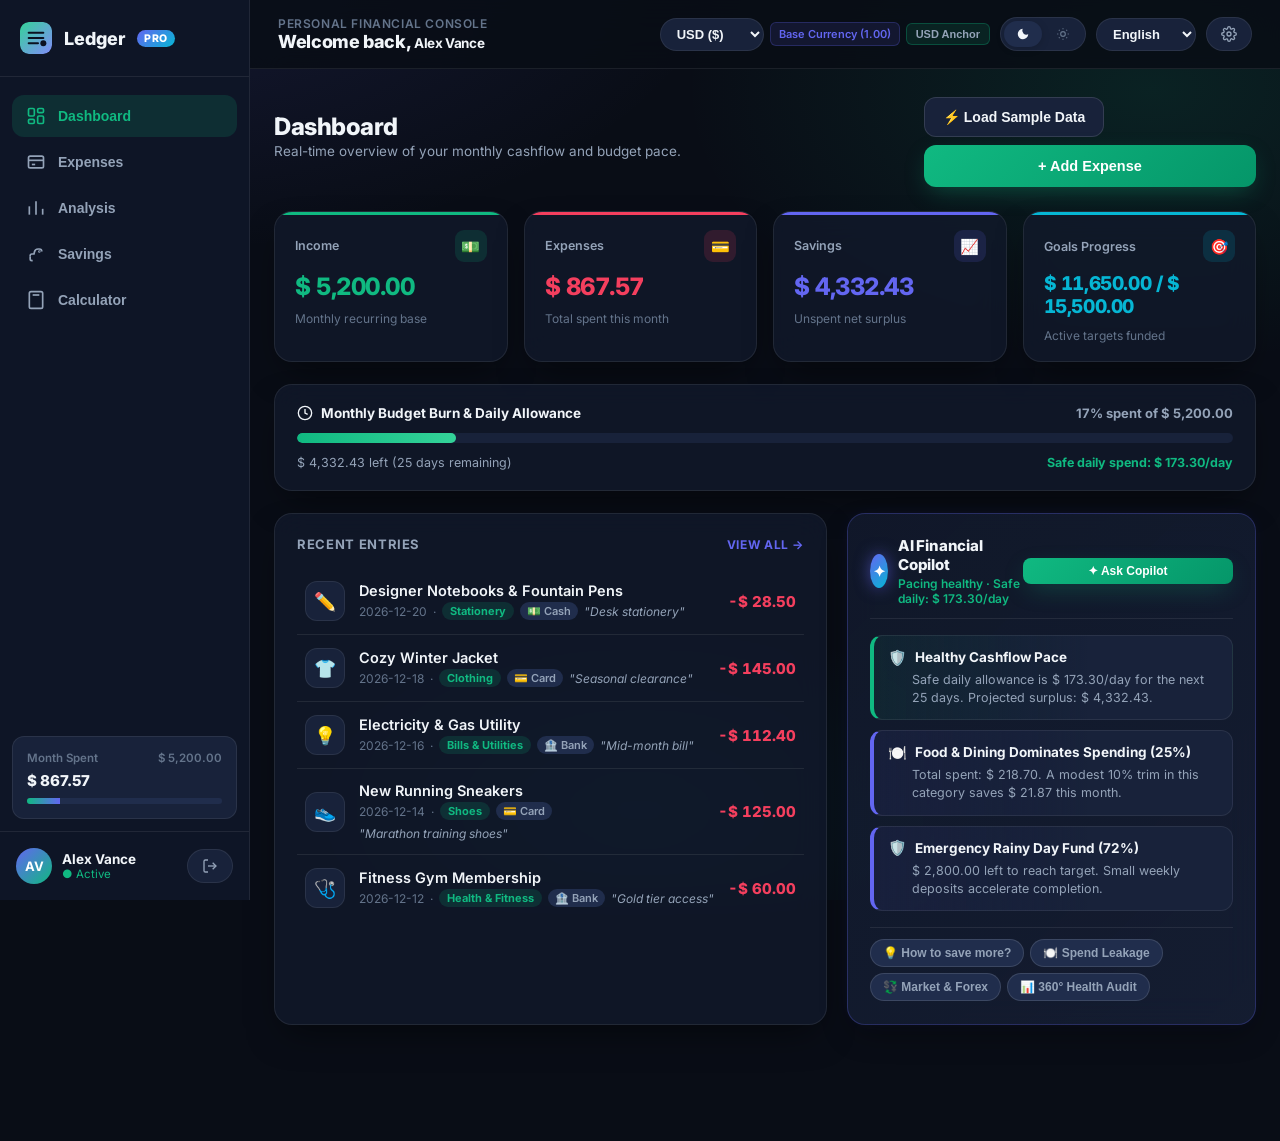
==== commit 2f8087b7: "feat: add About section and live links in settings and footer" ====
--- a/app.html
+++ b/app.html
@@ -983,6 +983,39 @@
           <button class="btn-danger" id="clearDataBtn" data-i18n="settings_clear_data">Clear all data</button>
         </div>
         <div class="settings-toast" id="settingsToast"></div>
+      </div>
+
+      <!-- About Ledger PRO Card -->
+      <div class="card settings-section-card">
+        <h3 class="card-title">About Ledger PRO</h3>
+
+        <div class="settings-row">
+          <div>
+            <div class="settings-label">Live Cloud Instance</div>
+            <div class="settings-sub">Hosted globally on Vercel Production Network.</div>
+          </div>
+          <a href="https://ledger-seven-phi.vercel.app" target="_blank" rel="noopener noreferrer" class="btn-secondary" style="text-decoration: none; display: inline-flex; align-items: center; gap: 6px;">
+            <span>🚀 Open Vercel App</span>
+          </a>
+        </div>
+
+        <div class="settings-row">
+          <div>
+            <div class="settings-label">Open Source Repository</div>
+            <div class="settings-sub">Source code repository on GitHub.</div>
+          </div>
+          <a href="https://github.com/tiwarinaman319-ops/Ledger" target="_blank" rel="noopener noreferrer" class="btn-secondary" style="text-decoration: none; display: inline-flex; align-items: center; gap: 6px;">
+            <span>🐙 GitHub Repository</span>
+          </a>
+        </div>
+
+        <div class="settings-row">
+          <div>
+            <div class="settings-label">System Build</div>
+            <div class="settings-sub">Ledger v3.3 · Next-Gen Personal Wealth Platform</div>
+          </div>
+          <span style="font-size: 12px; font-weight: 700; color: var(--emerald); background: var(--emerald-dim); padding: 4px 10px; border-radius: 999px;">● Production Ready</span>
+        </div>
       </div>
     </section>
 
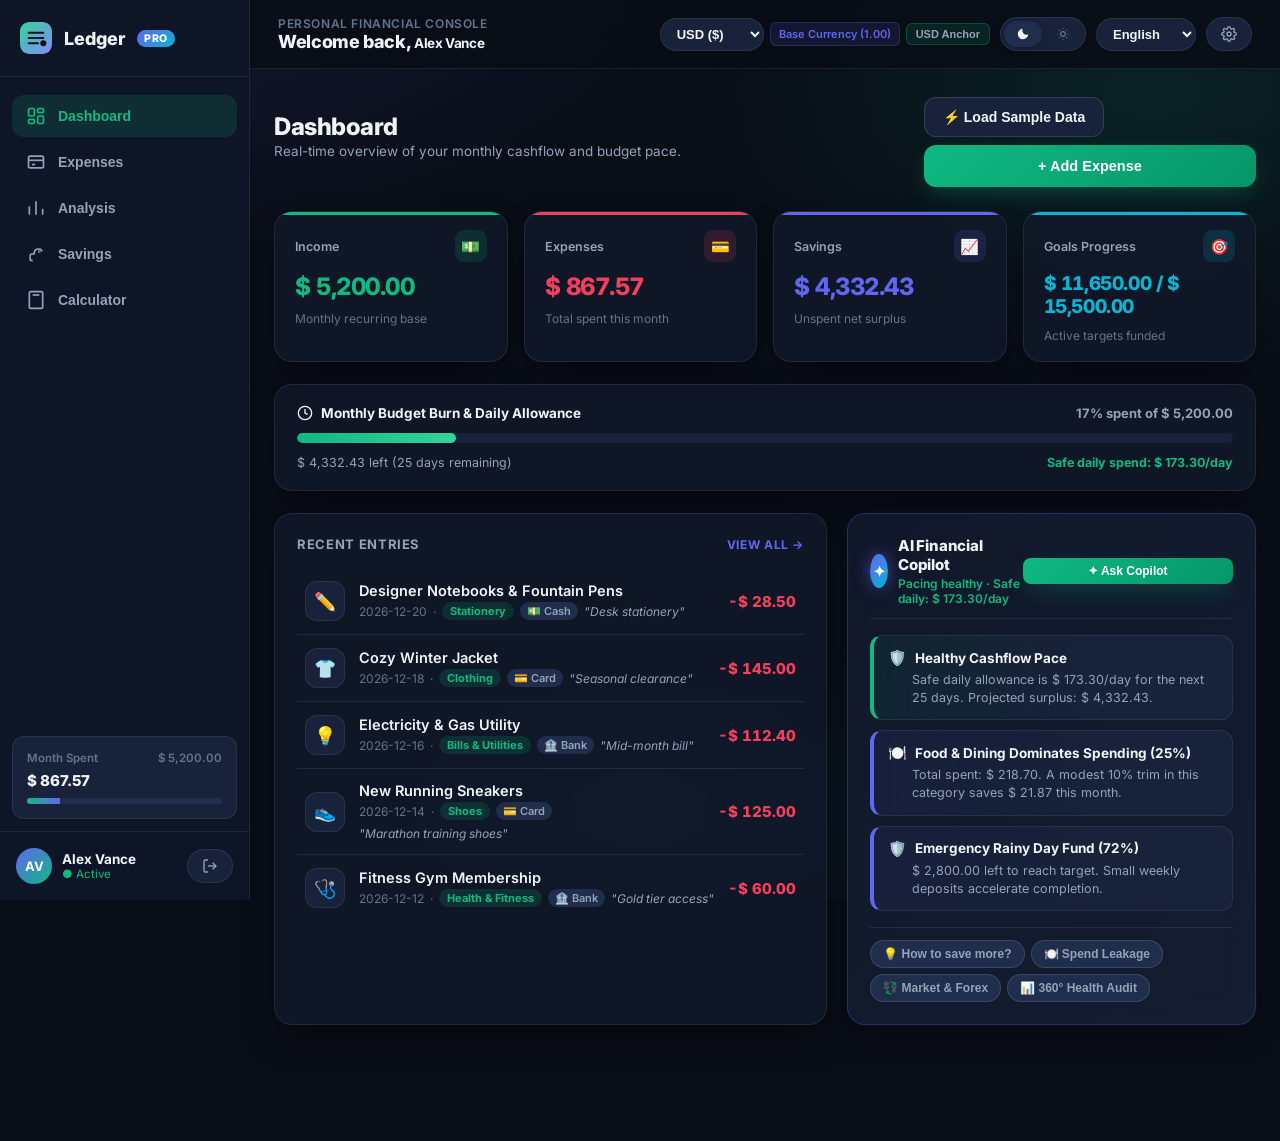
==== commit fd79a226: "docs: add comprehensive descriptions and meta tags" ====
--- a/app.html
+++ b/app.html
@@ -4,6 +4,11 @@
 <meta charset="UTF-8">
 <meta name="viewport" content="width=device-width, initial-scale=1.0">
 <title>Ledger — Next-Gen Personal Wealth</title>
+<meta name="description" content="Next-Gen personal wealth and financial operating system featuring real-time multi-currency conversion, AI financial copilot, 50/30/20 budget framework, fixed subscription tracking, and receipt attachments.">
+<meta property="og:title" content="Ledger — Next-Gen Personal Wealth">
+<meta property="og:description" content="Master every rupee, dollar, and euro. Interactive AI financial copilot, multi-currency conversion engine, and wealth simulators.">
+<meta property="og:type" content="website">
+<meta property="og:url" content="https://ledger-seven-phi.vercel.app">
 <link rel="icon" href="assets/icon.svg" type="image/svg+xml">
 <script src="js/theme.js?v=3.3"></script>
 <link rel="preconnect" href="https://fonts.googleapis.com">
@@ -988,6 +993,7 @@
       <!-- About Ledger PRO Card -->
       <div class="card settings-section-card">
         <h3 class="card-title">About Ledger PRO</h3>
+        <p style="font-size: 13px; color: var(--text-dim); line-height: 1.6; margin: 4px 0 16px;">Next-Gen personal wealth and financial operating system. Features mathematical multi-currency conversion, macro forex trend volatility analysis, conversational AI financial copilot, 50/30/20 budgeting, recurring subscription tracking, receipt attachments, and pro wealth calculators.</p>
 
         <div class="settings-row">
           <div>
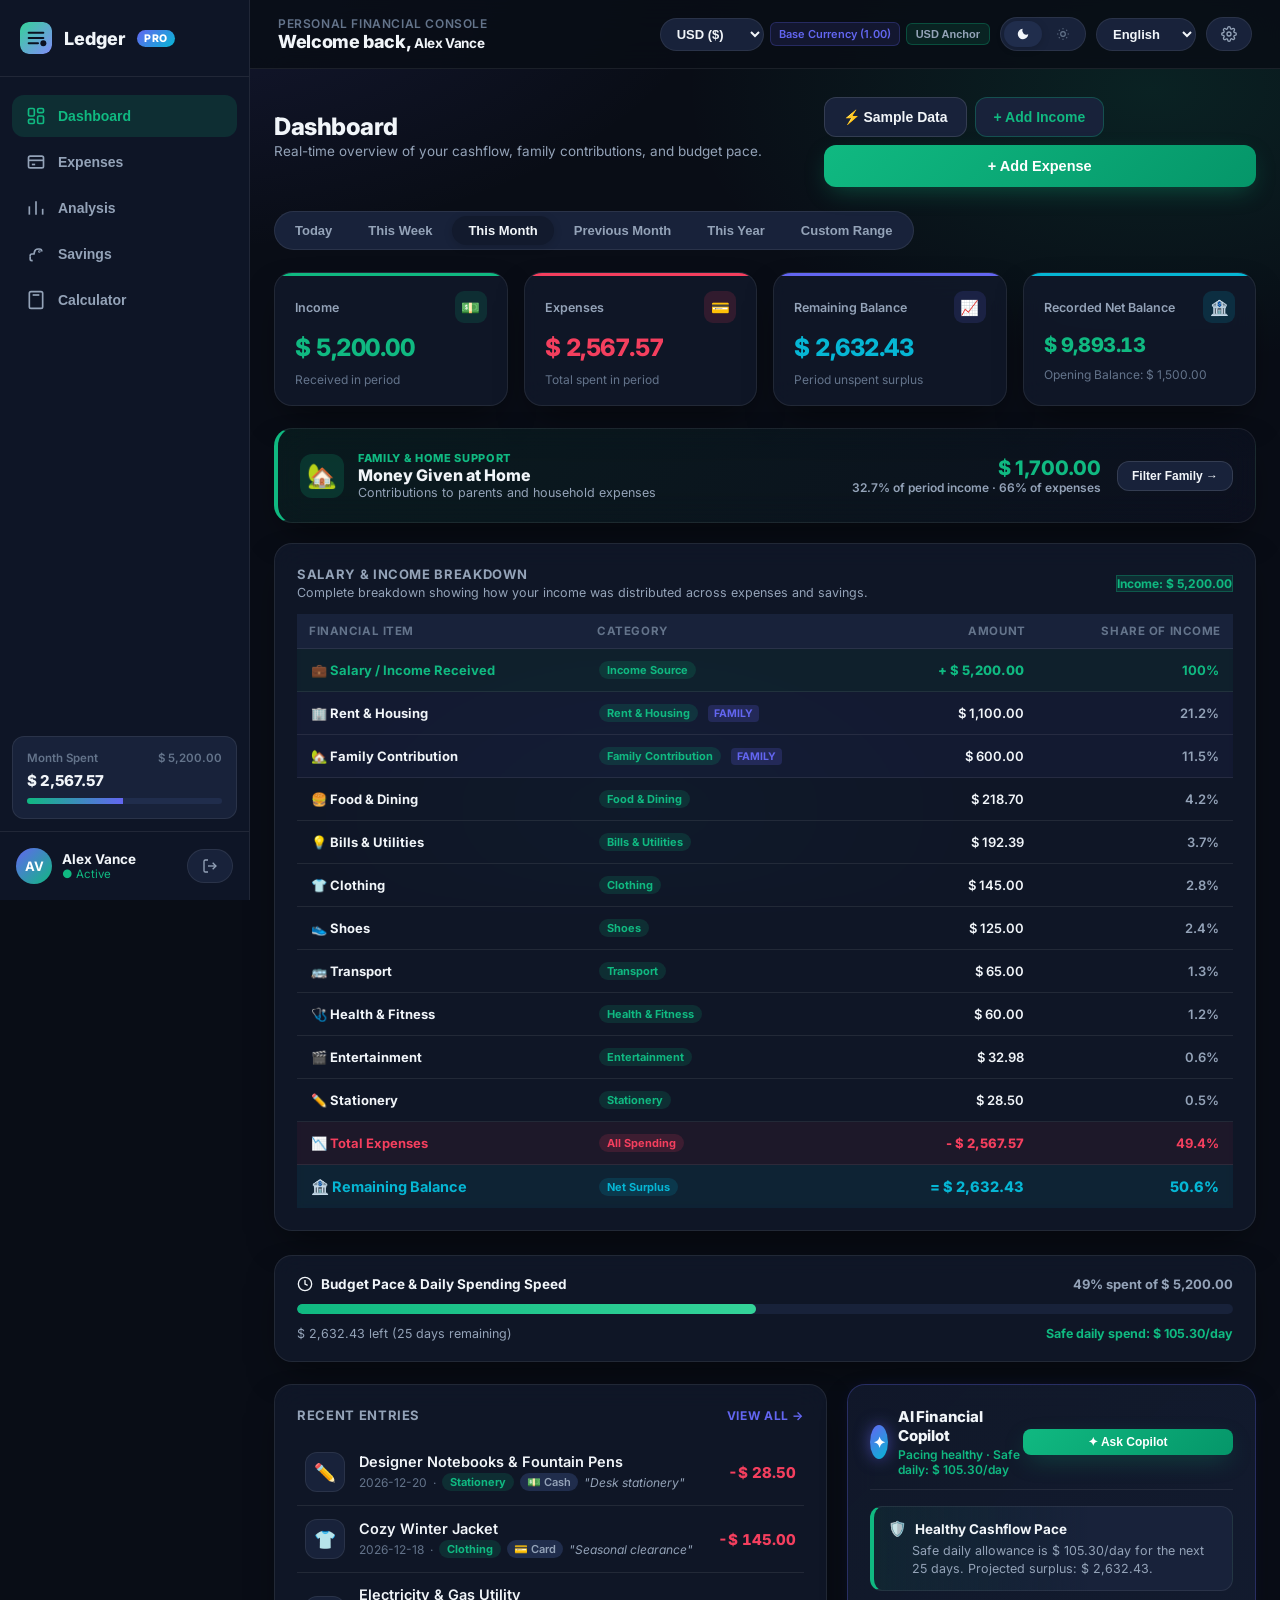
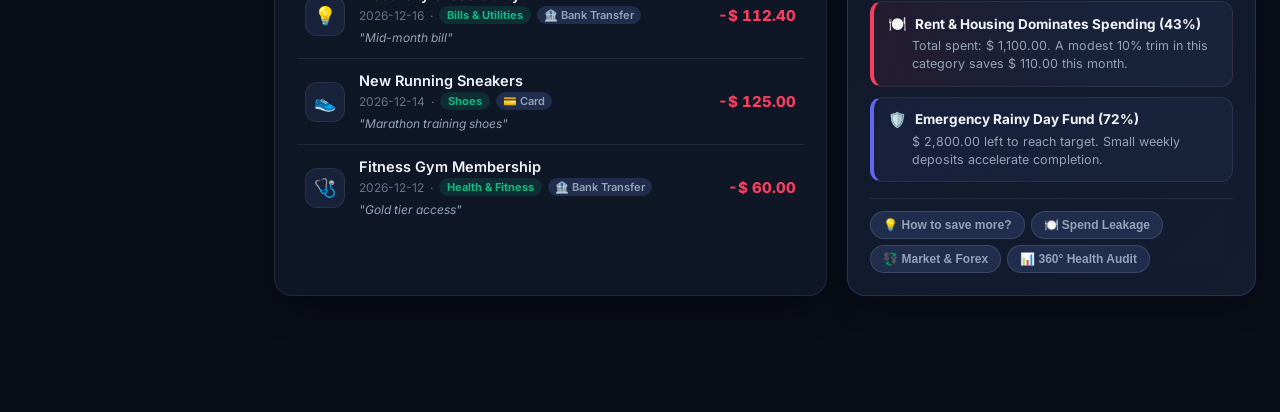
==== commit a7132a71: "feat: enhance Ledger with mobile optimization, family contributions, all expenses, and financial bre" ====
--- a/app.html
+++ b/app.html
@@ -143,50 +143,122 @@
       <div class="section-header">
         <div>
           <h1 class="section-title" data-i18n="dash_title">Dashboard</h1>
-          <p class="section-desc">Real-time overview of your monthly cashflow and budget pace.</p>
-        </div>
-        <div style="display: flex; gap: 8px; flex-wrap: wrap;">
-          <button type="button" class="btn-secondary" id="dashLoadDemoBtn">⚡ Load Sample Data</button>
-          <button type="button" class="btn-primary" onclick="switchSection('expenses')">+ Add Expense</button>
-        </div>
+          <p class="section-desc">Real-time overview of your cashflow, family contributions, and budget pace.</p>
+        </div>
+        <div style="display: flex; gap: 8px; flex-wrap: wrap; align-items: center;">
+          <button type="button" class="btn-secondary" id="dashLoadDemoBtn">⚡ Sample Data</button>
+          <button type="button" class="btn-secondary" id="dashAddIncomeBtn" style="color: var(--emerald); border-color: rgba(16, 185, 129, 0.3);">+ Add Income</button>
+          <button type="button" class="btn-primary" id="dashAddExpenseBtn" onclick="switchSection('expenses')">+ Add Expense</button>
+        </div>
+      </div>
+
+      <!-- Dashboard Period Timeframe Filter Bar -->
+      <div class="timeframe-selector-bar" id="dashTimeframeBar">
+        <button type="button" class="timeframe-btn" data-dash-time="today" data-i18n="filter_time_today">Today</button>
+        <button type="button" class="timeframe-btn" data-dash-time="week" data-i18n="filter_time_week">This Week</button>
+        <button type="button" class="timeframe-btn active" data-dash-time="month" data-i18n="filter_time_month">This Month</button>
+        <button type="button" class="timeframe-btn" data-dash-time="last_month" data-i18n="filter_time_prev_month">Previous Month</button>
+        <button type="button" class="timeframe-btn" data-dash-time="year" data-i18n="filter_time_year">This Year</button>
+        <button type="button" class="timeframe-btn" data-dash-time="custom" data-i18n="filter_time_custom">Custom Range</button>
+      </div>
+      <div id="dashCustomRangeWrap" class="custom-range-row hidden" style="display: flex; gap: 8px; align-items: center; margin-bottom: 16px; flex-wrap: wrap;">
+        <span style="font-size: 12px; color: var(--text-dim);">From:</span>
+        <input type="date" id="dashCustomStart" class="date-input-sm" style="padding: 6px 10px; border-radius: 8px; background: var(--surface-2); border: 1px solid var(--border); color: var(--text); font-size: 13px;">
+        <span style="font-size: 12px; color: var(--text-dim);">To:</span>
+        <input type="date" id="dashCustomEnd" class="date-input-sm" style="padding: 6px 10px; border-radius: 8px; background: var(--surface-2); border: 1px solid var(--border); color: var(--text); font-size: 13px;">
+        <button type="button" class="btn-secondary" id="dashApplyCustomBtn" style="padding: 6px 14px; font-size: 12px;">Apply</button>
       </div>
 
       <!-- 4 Top Metrics Cards -->
       <div class="stats-grid-4">
         <div class="stat-card stat-income">
           <div class="stat-header">
-            <span class="stat-label" data-i18n="dash_income">Income</span>
+            <span class="stat-label" data-i18n="dash_income">Total Income</span>
             <div class="stat-icon">💵</div>
           </div>
           <div class="stat-num" id="dashIncome">$0.00</div>
-          <div class="stat-subtext">Monthly recurring base</div>
+          <div class="stat-subtext" id="dashIncomeSub">Received in period</div>
         </div>
 
         <div class="stat-card stat-expense">
           <div class="stat-header">
-            <span class="stat-label" data-i18n="dash_expenses">Expenses</span>
+            <span class="stat-label" data-i18n="dash_expenses">Total Expenses</span>
             <div class="stat-icon">💳</div>
           </div>
           <div class="stat-num" id="dashExpenses">$0.00</div>
-          <div class="stat-subtext">Total spent this month</div>
+          <div class="stat-subtext" id="dashExpensesSub">Total spent in period</div>
         </div>
 
         <div class="stat-card stat-savings">
           <div class="stat-header">
-            <span class="stat-label" data-i18n="dash_savings">Savings</span>
+            <span class="stat-label">Remaining Balance</span>
             <div class="stat-icon">📈</div>
           </div>
-          <div class="stat-num" id="dashSavings">$0.00</div>
-          <div class="stat-subtext">Unspent net surplus</div>
+          <div class="stat-num" id="dashRemaining">$0.00</div>
+          <div class="stat-subtext" id="dashSavingsSub">Period unspent surplus</div>
+          <span id="dashSavings" class="hidden">$0.00</span>
         </div>
 
         <div class="stat-card stat-goals">
           <div class="stat-header">
-            <span class="stat-label">Goals Progress</span>
-            <div class="stat-icon">🎯</div>
-          </div>
-          <div class="stat-num" id="dashGoalTotal" style="font-size: 19px;">$0.00 / $0.00</div>
-          <div class="stat-subtext">Active targets funded</div>
+            <span class="stat-label" id="dashBalanceTitle" data-i18n="dash_recorded_balance">Recorded Net Balance</span>
+            <div class="stat-icon">🏦</div>
+          </div>
+          <div class="stat-num" id="dashRecordedNet" style="font-size: 20px;">$0.00</div>
+          <div class="stat-subtext" id="dashOpeningBalanceSub">Opening balance: $0.00</div>
+          <span id="dashGoalTotal" class="hidden">$0.00 / $0.00</span>
+        </div>
+      </div>
+
+      <!-- Family Contribution Highlight Banner (Section 2) -->
+      <div class="card family-contrib-card hidden" id="dashFamilyBanner" style="border-left: 4px solid var(--emerald); background: linear-gradient(135deg, rgba(16, 185, 129, 0.08), rgba(99, 102, 241, 0.04));">
+        <div style="display: flex; justify-content: space-between; align-items: center; flex-wrap: wrap; gap: 14px;">
+          <div style="display: flex; align-items: center; gap: 14px;">
+            <div style="width: 44px; height: 44px; border-radius: 12px; background: rgba(16, 185, 129, 0.18); display: flex; align-items: center; justify-content: center; font-size: 24px;">🏡</div>
+            <div>
+              <div style="font-size: 11px; font-weight: 800; color: var(--emerald); text-transform: uppercase; letter-spacing: 0.06em;">Family & Home Support</div>
+              <div style="font-size: 16px; font-weight: 800; color: var(--text);" id="dashFamilyTitle">Money Given at Home</div>
+              <div style="font-size: 12.5px; color: var(--text-dim);" id="dashFamilySub">Contributions to parents and household expenses</div>
+            </div>
+          </div>
+          <div style="display: flex; align-items: center; gap: 16px;">
+            <div style="text-align: right;">
+              <div style="font-size: 20px; font-weight: 800; color: var(--emerald);" id="dashFamilyAmt">$0.00</div>
+              <div style="font-size: 12px; font-weight: 600; color: var(--text-dim);" id="dashFamilyPct">0% of income</div>
+            </div>
+            <button type="button" class="btn-secondary" id="dashViewFamilyBtn" style="font-size: 12px; padding: 7px 14px; white-space: nowrap;">
+              Filter Family →
+            </button>
+          </div>
+        </div>
+      </div>
+
+      <!-- Salary & Expense Distribution Breakdown (Section 4) -->
+      <div class="card salary-breakdown-card" id="salaryBreakdownCard">
+        <div style="display: flex; justify-content: space-between; align-items: center; margin-bottom: 14px; flex-wrap: wrap; gap: 10px;">
+          <div>
+            <h3 class="card-title" style="margin: 0;">Salary & Income Breakdown</h3>
+            <p style="font-size: 12.5px; color: var(--text-dim); margin: 3px 0 0;">Complete breakdown showing how your income was distributed across expenses and savings.</p>
+          </div>
+          <div style="display: flex; gap: 8px; align-items: center;">
+            <span class="badge-pill" id="salaryBreakdownPill" style="font-size: 12px; font-weight: 700; background: rgba(16, 185, 129, 0.15); color: var(--emerald); border: 1px solid rgba(16, 185, 129, 0.3);">Income: $0.00</span>
+          </div>
+        </div>
+
+        <div style="overflow-x: auto; -webkit-overflow-scrolling: touch;">
+          <table class="salary-breakdown-table" style="width: 100%; border-collapse: collapse; font-size: 13px;">
+            <thead>
+              <tr style="border-bottom: 1px solid var(--border); color: var(--text-dim); text-align: left;">
+                <th style="padding: 10px 12px; font-weight: 700;">Financial Item</th>
+                <th style="padding: 10px 12px; font-weight: 700;">Category</th>
+                <th style="padding: 10px 12px; text-align: right; font-weight: 700;">Amount</th>
+                <th style="padding: 10px 12px; text-align: right; font-weight: 700;">Share of Income</th>
+              </tr>
+            </thead>
+            <tbody id="salaryBreakdownTableBody">
+              <!-- Rendered dynamically by expenses.js -->
+            </tbody>
+          </table>
         </div>
       </div>
 
@@ -195,7 +267,7 @@
         <div class="pace-header">
           <span class="pace-title">
             <svg viewBox="0 0 24 24" width="16" height="16" fill="none" stroke="currentColor" stroke-width="2"><circle cx="12" cy="12" r="10"/><polyline points="12 6 12 12 16 14"/></svg>
-            Monthly Budget Burn & Daily Allowance
+            Budget Pace & Daily Spending Speed
           </span>
           <span class="pace-stats" id="budgetPaceText">0% spent</span>
         </div>
@@ -251,14 +323,17 @@
       </div>
     </main>
 
-    <!-- ==================== EXPENSES SECTION ==================== -->
+    <!-- ==================== DEDICATED ALL EXPENSES SECTION ==================== -->
     <section class="section hidden" id="section-expenses">
       <div class="section-header">
         <div>
-          <h1 class="section-title" data-i18n="exp_title">Expenses</h1>
-          <p class="section-desc">Manage transactions, track spending categories, and export records.</p>
-        </div>
-        <div style="display: flex; gap: 8px;">
+          <h1 class="section-title" data-i18n="exp_title">All Expenses & Transactions</h1>
+          <p class="section-desc">View, filter, sort, and manage all your spending and family contributions in one place.</p>
+        </div>
+        <div style="display: flex; gap: 8px; flex-wrap: wrap; align-items: center;">
+          <button type="button" class="btn-secondary" id="openAddIncomeModalBtn" style="color: var(--emerald); border-color: rgba(16, 185, 129, 0.3); font-weight: 700;">
+            + Add Income
+          </button>
           <button class="btn-secondary" id="printStatementBtn" style="font-weight: 700;">
             <svg viewBox="0 0 24 24" width="16" height="16" fill="none" stroke="currentColor" stroke-width="2"><path d="M14 2H6a2 2 0 0 0-2 2v16a2 2 0 0 0 2 2h12a2 2 0 0 0 2-2V8z"/><polyline points="14 2 14 8 20 8"/><line x1="16" y1="13" x2="8" y2="13"/><line x1="16" y1="17" x2="8" y2="17"/><polyline points="10 9 9 9 8 9"/></svg>
             <span>Wealth Statement</span>
@@ -270,11 +345,75 @@
         </div>
       </div>
 
-      <!-- Set Monthly Income Card -->
+      <!-- All Expenses Period Overview Highlights (Section 3) -->
+      <div class="stats-grid-4" style="margin-bottom: 20px;">
+        <div class="stat-card">
+          <div class="stat-header">
+            <span class="stat-label">Period Expenses</span>
+            <div class="stat-icon">💳</div>
+          </div>
+          <div class="stat-num" id="allExpPeriodTotal" style="color: var(--rose);">$0.00</div>
+          <div class="stat-subtext" id="allExpPeriodSub">Total in selected period</div>
+        </div>
+
+        <div class="stat-card">
+          <div class="stat-header">
+            <span class="stat-label">Transactions</span>
+            <div class="stat-icon">📝</div>
+          </div>
+          <div class="stat-num" id="allExpCount" style="color: var(--indigo);">0</div>
+          <div class="stat-subtext" id="allExpCountSub">Recorded entries</div>
+        </div>
+
+        <div class="stat-card">
+          <div class="stat-header">
+            <span class="stat-label">Family & Home</span>
+            <div class="stat-icon">🏡</div>
+          </div>
+          <div class="stat-num" id="allExpFamilyTotal" style="color: var(--emerald);">$0.00</div>
+          <div class="stat-subtext" id="allExpFamilySub">Given to family in period</div>
+        </div>
+
+        <div class="stat-card">
+          <div class="stat-header">
+            <span class="stat-label">Daily Average</span>
+            <div class="stat-icon">⏱️</div>
+          </div>
+          <div class="stat-num" id="allExpDailyAvg" style="color: var(--amber);">$0.00</div>
+          <div class="stat-subtext">Avg spend per active day</div>
+        </div>
+      </div>
+
+      <!-- Category-wise Expense Breakdown Matrix & Quick Filter Pills (Section 3) -->
+      <div class="card" style="margin-bottom: 20px;">
+        <div style="display: flex; justify-content: space-between; align-items: center; margin-bottom: 12px; flex-wrap: wrap; gap: 8px;">
+          <div>
+            <h3 class="card-title" style="margin: 0;">Category Spending Breakdown</h3>
+            <p style="font-size: 12.5px; color: var(--text-dim); margin: 2px 0 0;">Tap any category to filter transactions immediately.</p>
+          </div>
+          <div style="display: flex; gap: 6px;">
+            <button type="button" class="category-pill-btn active" id="pillFilterAll" data-cat-pill="all">All Spending</button>
+            <button type="button" class="category-pill-btn" id="pillFilterFamily" data-cat-pill="family" style="color: var(--emerald); border-color: rgba(16, 185, 129, 0.4);">🏡 Family Only</button>
+          </div>
+        </div>
+        <div class="category-pills-wrap" id="allExpCategoryPills">
+          <!-- Rendered dynamically by expenses.js -->
+        </div>
+      </div>
+
+      <!-- Set Monthly Baseline Income Card -->
       <div class="card">
-        <h3 class="card-title" data-i18n="exp_set_income">Set monthly income</h3>
-        <div style="display: flex; gap: 12px; align-items: center; max-width: 480px;">
-          <input type="number" id="incomeInput" min="0" step="0.01" placeholder="5000.00" style="flex: 1; padding: 11px 14px; border-radius: var(--radius-sm); border: 1px solid var(--border); background: var(--surface-2); color: var(--text); font-size: 15px;">
+        <div style="display: flex; justify-content: space-between; align-items: center; flex-wrap: wrap; gap: 10px;">
+          <div>
+            <h3 class="card-title" data-i18n="exp_set_income" style="margin-bottom: 3px;">Set monthly income</h3>
+            <p style="font-size: 12.5px; color: var(--text-dim); margin: 0;">Baseline recurring monthly income used for budget pacing.</p>
+          </div>
+          <button type="button" class="btn-secondary" id="openDetailedIncomeBtn" style="font-size: 12px; padding: 6px 12px; color: var(--emerald); border-color: rgba(16, 185, 129, 0.3);">
+            + Record Specific Income
+          </button>
+        </div>
+        <div style="display: flex; gap: 12px; align-items: center; max-width: 480px; margin-top: 12px;">
+          <input type="number" id="incomeInput" min="0" step="0.01" placeholder="5000.00" inputmode="decimal" style="flex: 1; padding: 11px 14px; border-radius: var(--radius-sm); border: 1px solid var(--border); background: var(--surface-2); color: var(--text); font-size: 15px;">
           <button class="btn-secondary" id="saveIncomeBtn" data-i18n="exp_income_btn" style="white-space: nowrap;">Save income</button>
         </div>
         <div id="incomeToast" style="font-size: 12.5px; color: var(--emerald); margin-top: 6px; min-height: 16px; font-weight: 600;"></div>
@@ -305,36 +444,56 @@
         </div>
       </div>
 
-      <!-- Add Expense Card -->
-      <div class="card">
+      <!-- Add Expense Card (Enhanced with Family Contribution & Purpose) -->
+      <div class="card" id="addExpenseSectionCard">
         <h3 class="card-title" data-i18n="exp_add">Add expense</h3>
         <form id="expenseForm">
-          <div class="form-row">
-            <label data-i18n="exp_desc">Description</label>
-            <input type="text" id="expDesc" placeholder="e.g. Organic Groceries" required>
-          </div>
-
           <div class="form-grid-2">
             <div class="form-row">
+              <label data-i18n="exp_desc">Description</label>
+              <input type="text" id="expDesc" placeholder="e.g. Organic Groceries or Family Support" required>
+            </div>
+            <div class="form-row">
+              <label>Transaction Type</label>
+              <select id="expTransactionType">
+                <option value="expense">Standard Expense</option>
+                <option value="family_contribution">🏡 Family Contribution / Support</option>
+                <option value="transfer">🔄 Account Transfer (Internal)</option>
+              </select>
+            </div>
+          </div>
+
+          <div class="form-grid-2">
+            <div class="form-row">
               <label data-i18n="exp_amount">Amount</label>
-              <input type="number" id="expAmount" min="0.01" step="0.01" placeholder="45.00" required>
+              <input type="number" id="expAmount" min="0.01" step="0.01" placeholder="45.00" inputmode="decimal" required>
             </div>
             <div class="form-row">
               <label data-i18n="exp_category">Category</label>
               <select id="expCategory">
-                <option value="cat_food" data-i18n="cat_food">Food & Dining</option>
-                <option value="cat_bills" data-i18n="cat_bills">Bills & Utilities</option>
-                <option value="cat_transport" data-i18n="cat_transport">Transport</option>
-                <option value="cat_entertainment" data-i18n="cat_entertainment">Entertainment</option>
-                <option value="cat_clothing" data-i18n="cat_clothing">Clothing</option>
-                <option value="cat_shoes" data-i18n="cat_shoes">Shoes</option>
-                <option value="cat_stationery" data-i18n="cat_stationery">Stationery</option>
-                <option value="cat_health" data-i18n="cat_health">Health & Fitness</option>
-                <option value="cat_shopping" data-i18n="cat_shopping">Shopping</option>
-                <option value="cat_education" data-i18n="cat_education">Education</option>
-                <option value="cat_travel" data-i18n="cat_travel">Travel</option>
-                <option value="cat_investments" data-i18n="cat_investments">Investments</option>
-                <option value="cat_other" data-i18n="cat_other">Other necessities</option>
+                <optgroup label="Family & Living Support">
+                  <option value="cat_family" data-i18n="cat_family">🏡 Family Contribution</option>
+                  <option value="cat_parents" data-i18n="cat_parents">👨‍👩‍👧 Money Given to Parents</option>
+                  <option value="cat_family_support" data-i18n="cat_family_support">🤝 Family Support</option>
+                  <option value="cat_household" data-i18n="cat_household">🏠 Household Expenses</option>
+                  <option value="cat_rent" data-i18n="cat_rent">🏢 Rent & Housing</option>
+                  <option value="cat_groceries_bills" data-i18n="cat_groceries_bills">🛒 Groceries & Household Bills</option>
+                </optgroup>
+                <optgroup label="General Spending">
+                  <option value="cat_food" data-i18n="cat_food" selected>Food & Dining</option>
+                  <option value="cat_bills" data-i18n="cat_bills">Bills & Utilities</option>
+                  <option value="cat_transport" data-i18n="cat_transport">Transport</option>
+                  <option value="cat_entertainment" data-i18n="cat_entertainment">Entertainment</option>
+                  <option value="cat_clothing" data-i18n="cat_clothing">Clothing</option>
+                  <option value="cat_shoes" data-i18n="cat_shoes">Shoes</option>
+                  <option value="cat_stationery" data-i18n="cat_stationery">Stationery</option>
+                  <option value="cat_health" data-i18n="cat_health">Health & Fitness</option>
+                  <option value="cat_shopping" data-i18n="cat_shopping">Shopping</option>
+                  <option value="cat_education" data-i18n="cat_education">Education</option>
+                  <option value="cat_travel" data-i18n="cat_travel">Travel</option>
+                  <option value="cat_investments" data-i18n="cat_investments">Investments</option>
+                  <option value="cat_other" data-i18n="cat_other">Other necessities</option>
+                </optgroup>
               </select>
             </div>
           </div>
@@ -345,19 +504,25 @@
               <input type="date" id="expDate" required>
             </div>
             <div class="form-row">
-              <label data-i18n="pay_method">Payment Method</label>
+              <label data-i18n="pay_method">Payment Method / Account</label>
               <select id="expPayMethod">
                 <option value="pay_card" data-i18n="pay_card">Card</option>
-                <option value="pay_cash" data-i18n="pay_cash">Cash</option>
                 <option value="pay_online" data-i18n="pay_online">UPI / Online</option>
                 <option value="pay_bank" data-i18n="pay_bank">Bank Transfer</option>
+                <option value="pay_cash" data-i18n="pay_cash">Cash</option>
               </select>
             </div>
           </div>
 
-          <div class="form-row">
-            <label>Notes / Tags (Optional)</label>
-            <input type="text" id="expNotes" placeholder="e.g. Monthly bill split or invoice #123">
+          <div class="form-grid-2">
+            <div class="form-row">
+              <label data-i18n="exp_recipient">Recipient / Purpose (Optional)</label>
+              <input type="text" id="expRecipient" placeholder="e.g. Parents, Mom, Sibling, Home lease">
+            </div>
+            <div class="form-row">
+              <label>Notes / Tags (Optional)</label>
+              <input type="text" id="expNotes" placeholder="e.g. Monthly household bill contribution">
+            </div>
           </div>
 
           <div class="form-row">
@@ -368,7 +533,7 @@
             </div>
           </div>
 
-          <button type="submit" class="btn-primary" data-i18n="exp_add_btn" style="max-width: 220px;">Add expense</button>
+          <button type="submit" id="submitExpenseBtn" class="btn-primary" data-i18n="exp_add_btn" style="max-width: 220px;">Add expense</button>
         </form>
       </div>
 
@@ -376,11 +541,18 @@
       <div class="expenses-filter-bar">
         <div class="search-input-wrap">
           <svg viewBox="0 0 24 24" width="16" height="16" fill="none" stroke="currentColor" stroke-width="2"><circle cx="11" cy="11" r="8"/><line x1="21" y1="21" x2="16.65" y2="16.65"/></svg>
-          <input type="text" id="expenseSearchInput" placeholder="Search description or notes..." data-i18n-placeholder="filter_search_ph">
+          <input type="text" id="expenseSearchInput" placeholder="Search description, recipient, notes..." data-i18n-placeholder="filter_search_ph">
         </div>
 
         <select class="filter-select" id="expenseCategoryFilter">
           <option value="all" data-i18n="filter_all_cats">All Categories</option>
+          <option value="family" style="font-weight: 700; color: var(--emerald);" data-i18n="filter_family_only">🏡 Family & Home Only</option>
+          <option value="cat_family" data-i18n="cat_family">Family Contribution</option>
+          <option value="cat_parents" data-i18n="cat_parents">Money Given to Parents</option>
+          <option value="cat_family_support" data-i18n="cat_family_support">Family Support</option>
+          <option value="cat_household" data-i18n="cat_household">Household Expenses</option>
+          <option value="cat_rent" data-i18n="cat_rent">Rent & Housing</option>
+          <option value="cat_groceries_bills" data-i18n="cat_groceries_bills">Groceries & Household Bills</option>
           <option value="cat_food" data-i18n="cat_food">Food & Dining</option>
           <option value="cat_bills" data-i18n="cat_bills">Bills & Utilities</option>
           <option value="cat_transport" data-i18n="cat_transport">Transport</option>
@@ -388,7 +560,7 @@
           <option value="cat_clothing" data-i18n="cat_clothing">Clothing</option>
           <option value="cat_shoes" data-i18n="cat_shoes">Shoes</option>
           <option value="cat_stationery" data-i18n="cat_stationery">Stationery</option>
-          <option value="cat_health" data-i18n="cat_health">Health</option>
+          <option value="cat_health" data-i18n="cat_health">Health & Fitness</option>
           <option value="cat_shopping" data-i18n="cat_shopping">Shopping</option>
           <option value="cat_education" data-i18n="cat_education">Education</option>
           <option value="cat_travel" data-i18n="cat_travel">Travel</option>
@@ -397,10 +569,13 @@
         </select>
 
         <select class="filter-select" id="expenseTimeFilter">
+          <option value="month" data-i18n="filter_time_month" selected>This Month</option>
+          <option value="today" data-i18n="filter_time_today">Today</option>
+          <option value="week" data-i18n="filter_time_week">This Week</option>
+          <option value="last_month" data-i18n="filter_time_prev_month">Previous Month</option>
+          <option value="year" data-i18n="filter_time_year">This Year</option>
           <option value="all" data-i18n="filter_time_all">All Time</option>
-          <option value="month" data-i18n="filter_time_month">This Month</option>
-          <option value="last_month">Last Month</option>
-          <option value="year" data-i18n="filter_time_year">This Year</option>
+          <option value="custom" data-i18n="filter_time_custom">Custom Range</option>
         </select>
 
         <select class="filter-select" id="expenseSortOrder">
@@ -409,6 +584,15 @@
           <option value="highest" data-i18n="sort_highest">Amount: High to Low</option>
           <option value="lowest" data-i18n="sort_lowest">Amount: Low to High</option>
         </select>
+      </div>
+
+      <!-- Expense Custom Date Range Picker (Hidden by default) -->
+      <div id="expenseCustomRangeWrap" class="custom-range-row hidden" style="display: flex; gap: 8px; align-items: center; margin-bottom: 16px; flex-wrap: wrap;">
+        <span style="font-size: 12px; color: var(--text-dim);">From:</span>
+        <input type="date" id="expenseCustomStart" class="date-input-sm" style="padding: 6px 10px; border-radius: 8px; background: var(--surface-2); border: 1px solid var(--border); color: var(--text); font-size: 13px;">
+        <span style="font-size: 12px; color: var(--text-dim);">To:</span>
+        <input type="date" id="expenseCustomEnd" class="date-input-sm" style="padding: 6px 10px; border-radius: 8px; background: var(--surface-2); border: 1px solid var(--border); color: var(--text); font-size: 13px;">
+        <button type="button" class="btn-secondary" id="expenseCustomApplyBtn" style="padding: 6px 14px; font-size: 12px;">Apply Filter</button>
       </div>
 
       <!-- Expense List Card -->
@@ -929,6 +1113,17 @@
           <div style="display: flex; align-items: center; gap: 8px;">
             <select id="settingsCurrencySelect" class="icon-select currency-sync-select"></select>
             <span class="active-rate-indicator badge-pill" style="font-size: 11px; font-weight: 600; padding: 4px 8px; border-radius: 6px; background: rgba(99, 102, 241, 0.12); color: var(--indigo); border: 1px solid rgba(99, 102, 241, 0.25);">1 USD = 1.00 USD</span>
+          </div>
+        </div>
+
+        <div class="settings-row">
+          <div>
+            <div class="settings-label" data-i18n="dash_opening_balance">Opening Account Balance</div>
+            <div class="settings-sub">Set your baseline verified bank balance for net balance tracking.</div>
+          </div>
+          <div style="display: flex; align-items: center; gap: 8px;">
+            <input type="number" id="settingsOpeningBalance" step="0.01" placeholder="0.00" inputmode="decimal" style="width: 130px; padding: 7px 10px; border-radius: var(--radius-sm); border: 1px solid var(--border); background: var(--surface-2); color: var(--text); font-size: 13.5px;">
+            <button type="button" class="btn-secondary" id="saveOpeningBalanceBtn" style="padding: 7px 14px; font-size: 12px; white-space: nowrap;">Save</button>
           </div>
         </div>
 
@@ -1060,32 +1255,52 @@
     <form id="editExpenseForm">
       <input type="hidden" id="editExpId">
       
-      <div class="form-row">
-        <label data-i18n="exp_desc">Description</label>
-        <input type="text" id="editExpDesc" required>
+      <div class="form-grid-2">
+        <div class="form-row">
+          <label data-i18n="exp_desc">Description</label>
+          <input type="text" id="editExpDesc" required>
+        </div>
+        <div class="form-row">
+          <label>Transaction Type</label>
+          <select id="editExpTransactionType">
+            <option value="expense">Standard Expense</option>
+            <option value="family_contribution">🏡 Family Contribution / Support</option>
+            <option value="transfer">🔄 Account Transfer (Internal)</option>
+          </select>
+        </div>
       </div>
 
       <div class="form-grid-2">
         <div class="form-row">
           <label data-i18n="exp_amount">Amount</label>
-          <input type="number" id="editExpAmount" min="0.01" step="0.01" required>
+          <input type="number" id="editExpAmount" min="0.01" step="0.01" inputmode="decimal" required>
         </div>
         <div class="form-row">
           <label data-i18n="exp_category">Category</label>
           <select id="editExpCategory">
-            <option value="cat_food" data-i18n="cat_food">Food & Dining</option>
-            <option value="cat_bills" data-i18n="cat_bills">Bills & Utilities</option>
-            <option value="cat_transport" data-i18n="cat_transport">Transport</option>
-            <option value="cat_entertainment" data-i18n="cat_entertainment">Entertainment</option>
-            <option value="cat_clothing" data-i18n="cat_clothing">Clothing</option>
-            <option value="cat_shoes" data-i18n="cat_shoes">Shoes</option>
-            <option value="cat_stationery" data-i18n="cat_stationery">Stationery</option>
-            <option value="cat_health" data-i18n="cat_health">Health & Fitness</option>
-            <option value="cat_shopping" data-i18n="cat_shopping">Shopping</option>
-            <option value="cat_education" data-i18n="cat_education">Education</option>
-            <option value="cat_travel" data-i18n="cat_travel">Travel</option>
-            <option value="cat_investments" data-i18n="cat_investments">Investments</option>
-            <option value="cat_other" data-i18n="cat_other">Other necessities</option>
+            <optgroup label="Family & Living Support">
+              <option value="cat_family" data-i18n="cat_family">🏡 Family Contribution</option>
+              <option value="cat_parents" data-i18n="cat_parents">👨‍👩‍👧 Money Given to Parents</option>
+              <option value="cat_family_support" data-i18n="cat_family_support">🤝 Family Support</option>
+              <option value="cat_household" data-i18n="cat_household">🏠 Household Expenses</option>
+              <option value="cat_rent" data-i18n="cat_rent">🏢 Rent & Housing</option>
+              <option value="cat_groceries_bills" data-i18n="cat_groceries_bills">🛒 Groceries & Household Bills</option>
+            </optgroup>
+            <optgroup label="General Spending">
+              <option value="cat_food" data-i18n="cat_food">Food & Dining</option>
+              <option value="cat_bills" data-i18n="cat_bills">Bills & Utilities</option>
+              <option value="cat_transport" data-i18n="cat_transport">Transport</option>
+              <option value="cat_entertainment" data-i18n="cat_entertainment">Entertainment</option>
+              <option value="cat_clothing" data-i18n="cat_clothing">Clothing</option>
+              <option value="cat_shoes" data-i18n="cat_shoes">Shoes</option>
+              <option value="cat_stationery" data-i18n="cat_stationery">Stationery</option>
+              <option value="cat_health" data-i18n="cat_health">Health & Fitness</option>
+              <option value="cat_shopping" data-i18n="cat_shopping">Shopping</option>
+              <option value="cat_education" data-i18n="cat_education">Education</option>
+              <option value="cat_travel" data-i18n="cat_travel">Travel</option>
+              <option value="cat_investments" data-i18n="cat_investments">Investments</option>
+              <option value="cat_other" data-i18n="cat_other">Other necessities</option>
+            </optgroup>
           </select>
         </div>
       </div>
@@ -1096,14 +1311,19 @@
           <input type="date" id="editExpDate" required>
         </div>
         <div class="form-row">
-          <label data-i18n="pay_method">Payment Method</label>
+          <label data-i18n="pay_method">Payment Method / Account</label>
           <select id="editExpPayMethod">
             <option value="pay_card" data-i18n="pay_card">Card</option>
-            <option value="pay_cash" data-i18n="pay_cash">Cash</option>
             <option value="pay_online" data-i18n="pay_online">UPI / Online</option>
             <option value="pay_bank" data-i18n="pay_bank">Bank Transfer</option>
+            <option value="pay_cash" data-i18n="pay_cash">Cash</option>
           </select>
         </div>
+      </div>
+
+      <div class="form-row">
+        <label data-i18n="exp_recipient">Recipient / Purpose (Optional)</label>
+        <input type="text" id="editExpRecipient" placeholder="e.g. Parents, Mom, Sibling, Home lease">
       </div>
 
       <div class="form-row">
@@ -1122,9 +1342,92 @@
 
       <div class="modal-actions">
         <button type="button" class="btn-secondary" id="cancelEditExpBtn" data-i18n="cancel">Cancel</button>
-        <button type="submit" class="btn-primary" data-i18n="exp_update_btn">Update</button>
+        <button type="submit" class="btn-primary" id="updateExpenseSubmitBtn" data-i18n="exp_update_btn">Update</button>
       </div>
     </form>
+  </div>
+</div>
+
+<!-- ==================== ADD / RECORD INCOME MODAL ==================== -->
+<div class="modal-overlay hidden" id="addIncomeModal">
+  <div class="modal-dialog">
+    <div style="display: flex; justify-content: space-between; align-items: center; margin-bottom: 16px;">
+      <h3 class="modal-title" id="incomeModalTitle" style="margin: 0;" data-i18n="inc_record_title">Record Income / Salary</h3>
+      <button type="button" class="icon-btn" id="closeIncomeModalBtn" title="Close" style="width: 28px; height: 28px; border-radius: 50%;">✕</button>
+    </div>
+    <form id="incomeForm">
+      <input type="hidden" id="incomeId">
+
+      <div class="form-grid-2">
+        <div class="form-row">
+          <label data-i18n="inc_source">Source / Employer</label>
+          <input type="text" id="incomeSource" placeholder="e.g. Monthly Salary, Freelance Client" required>
+        </div>
+        <div class="form-row">
+          <label data-i18n="inc_amount">Amount</label>
+          <input type="number" id="incomeAmount" min="0.01" step="0.01" placeholder="30000.00" inputmode="decimal" required>
+        </div>
+      </div>
+
+      <div class="form-grid-2">
+        <div class="form-row">
+          <label data-i18n="inc_category">Income Category</label>
+          <select id="incomeCategory">
+            <option value="inc_salary" data-i18n="inc_salary" selected>💼 Monthly Salary</option>
+            <option value="inc_freelance" data-i18n="inc_freelance">💻 Freelance Earnings</option>
+            <option value="inc_business" data-i18n="inc_business">🏢 Business Income</option>
+            <option value="inc_investments" data-i18n="inc_investments">📈 Investment / Dividends</option>
+            <option value="inc_other" data-i18n="inc_other">✨ Other Earnings</option>
+          </select>
+        </div>
+        <div class="form-row">
+          <label data-i18n="inc_status">Income Status</label>
+          <select id="incomeStatus">
+            <option value="received" data-i18n="inc_status_received" selected>✅ Received (In Bank)</option>
+            <option value="scheduled" data-i18n="inc_status_scheduled">⏳ Scheduled / Expected</option>
+          </select>
+        </div>
+      </div>
+
+      <div class="form-grid-2">
+        <div class="form-row">
+          <label data-i18n="inc_date">Date Received / Expected</label>
+          <input type="date" id="incomeDate" required>
+        </div>
+        <div class="form-row">
+          <label data-i18n="pay_method">Deposit Account / Method</label>
+          <select id="incomePayMethod">
+            <option value="pay_bank" data-i18n="pay_bank" selected>Bank Account</option>
+            <option value="pay_online" data-i18n="pay_online">UPI / Digital Wallet</option>
+            <option value="pay_cash" data-i18n="pay_cash">Cash</option>
+            <option value="pay_card" data-i18n="pay_card">Card Deposit</option>
+          </select>
+        </div>
+      </div>
+
+      <div class="form-row">
+        <label>Notes / Description (Optional)</label>
+        <input type="text" id="incomeNotes" placeholder="e.g. October payroll bonus or client project invoice">
+      </div>
+
+      <div class="modal-actions" style="margin-top: 20px;">
+        <button type="button" class="btn-secondary" id="cancelIncomeBtn" data-i18n="cancel">Cancel</button>
+        <button type="submit" class="btn-primary" id="saveIncomeSubmitBtn" data-i18n="inc_save_btn">Save Income</button>
+      </div>
+    </form>
+  </div>
+</div>
+
+<!-- ==================== CONFIRM DELETE MODAL ==================== -->
+<div class="modal-overlay hidden" id="confirmDeleteModal">
+  <div class="modal-dialog" style="max-width: 420px; text-align: center; padding: 28px 24px;">
+    <div style="font-size: 40px; margin-bottom: 12px;">⚠️</div>
+    <h3 class="modal-title" id="confirmDeleteTitle" style="margin-bottom: 8px;" data-i18n="confirm_delete_title">Confirm Deletion</h3>
+    <p id="confirmDeleteMsg" style="color: var(--text-dim); font-size: 13.5px; line-height: 1.5; margin-bottom: 24px;" data-i18n="confirm_delete_msg">Are you sure you want to delete this record? This action cannot be undone.</p>
+    <div class="modal-actions" style="justify-content: center; gap: 12px;">
+      <button type="button" class="btn-secondary" id="confirmDeleteCancelBtn" data-i18n="cancel">Cancel</button>
+      <button type="button" class="btn-danger" id="confirmDeleteActionBtn" data-i18n="btn_delete">Delete Permanently</button>
+    </div>
   </div>
 </div>
 
--- a/css/style.css
+++ b/css/style.css
@@ -79,6 +79,8 @@
   margin: 0;
   padding: 0;
   min-height: 100vh;
+  max-width: 100vw;
+  overflow-x: hidden;
   background-color: var(--bg);
   background-image:
     radial-gradient(1000px 500px at 10% -5%, var(--bg-glow-1), transparent 60%),
@@ -738,10 +740,23 @@
   .topbar-mobile-brand { display: flex !important; }
   .topbar-greeting { display: none; }
   .bottom-nav { display: flex !important; }
-  .section { padding: 20px 16px 100px; }
+  .section { padding: 18px 14px 100px; max-width: 100vw; overflow-x: hidden; }
+  .app-topbar { padding: 12px 14px; }
 }
 @media (max-width: 680px) {
-  .topbar-controls .active-rate-indicator { display: none; }
+  .topbar-controls .active-rate-indicator { display: none !important; }
+  .topbar-controls .forex-trend-pill, .topbar-controls #openForexTrendsBtn, .topbar-controls .forex-pill-btn { display: none !important; }
+  .topbar-controls #languageSelect, .topbar-controls .language-sync-select { display: none !important; }
+  .topbar-controls { gap: 6px; }
+}
+@media (max-width: 480px) {
+  .app-topbar { padding: 10px 12px; }
+  .topbar-mobile-brand { gap: 6px; }
+  .topbar-mobile-brand span { font-size: 15px; }
+  .topbar-controls { gap: 4px; }
+  .topbar-controls select.icon-select, .topbar-controls #currencySelect { padding: 5px 6px; font-size: 11.5px; max-width: 90px; }
+  .topbar-controls .theme-switch button { width: 28px; height: 28px; padding: 4px; }
+  .topbar-controls .icon-btn { width: 32px; height: 32px; }
 }
 @media (min-width: 900px) {
   .bottom-nav { display: none !important; }
@@ -2741,4 +2756,156 @@
   }
 }
 
-
+/* ==========================================================================
+   CATEGORY BREAKDOWN PILLS & CLICK-TO-FILTER
+   ========================================================================== */
+.category-pills-wrap {
+  display: flex;
+  gap: 8px;
+  overflow-x: auto;
+  padding: 4px 2px 10px;
+  margin-bottom: 14px;
+  -webkit-overflow-scrolling: touch;
+  scrollbar-width: thin;
+}
+.category-pill-btn {
+  display: inline-flex;
+  align-items: center;
+  gap: 6px;
+  padding: 6px 12px;
+  border-radius: 999px;
+  background: var(--surface-2);
+  border: 1px solid var(--border);
+  color: var(--text-dim);
+  font-size: 12px;
+  font-weight: 600;
+  cursor: pointer;
+  white-space: nowrap;
+  transition: all 0.15s ease;
+  flex-shrink: 0;
+}
+.category-pill-btn:hover {
+  color: var(--text);
+  border-color: var(--border-light);
+  transform: translateY(-1px);
+}
+.category-pill-btn.active {
+  background: var(--indigo);
+  color: #ffffff;
+  border-color: var(--indigo);
+  box-shadow: 0 4px 12px rgba(99, 102, 241, 0.3);
+}
+.category-pill-btn .pill-amt {
+  font-weight: 700;
+  opacity: 0.95;
+}
+.category-pill-btn .pill-pct {
+  font-size: 10.5px;
+  opacity: 0.8;
+  margin-left: 2px;
+}
+
+/* ==========================================================================
+   FAMILY CONTRIBUTION HIGHLIGHT BANNER
+   ========================================================================== */
+.family-contrib-banner {
+  display: flex;
+  align-items: center;
+  justify-content: space-between;
+  gap: 16px;
+  padding: 16px 20px;
+  border-radius: var(--radius);
+  background: linear-gradient(135deg, rgba(99, 102, 241, 0.12), rgba(16, 185, 129, 0.08));
+  border: 1px solid rgba(99, 102, 241, 0.25);
+  margin-bottom: 22px;
+  flex-wrap: wrap;
+}
+.family-contrib-metric {
+  font-size: 22px;
+  font-weight: 800;
+  color: var(--indigo);
+}
+.family-contrib-sub {
+  font-size: 12px;
+  color: var(--text-dim);
+}
+
+/* ==========================================================================
+   SALARY & INCOME-TO-EXPENSE DISTRIBUTION TABLE
+   ========================================================================== */
+.salary-breakdown-card {
+  margin-bottom: 24px;
+}
+.salary-breakdown-table-wrap {
+  overflow-x: auto;
+  border-radius: var(--radius-sm);
+  border: 1px solid var(--border);
+  background: var(--surface);
+}
+.salary-breakdown-table {
+  width: 100%;
+  border-collapse: collapse;
+  font-size: 13.5px;
+  text-align: left;
+}
+.salary-breakdown-table th {
+  padding: 10px 14px;
+  font-size: 11.5px;
+  font-weight: 700;
+  color: var(--text-faint);
+  text-transform: uppercase;
+  letter-spacing: 0.05em;
+  border-bottom: 1px solid var(--border);
+  background: var(--surface-2);
+}
+.salary-breakdown-table td {
+  padding: 12px 14px;
+  border-bottom: 1px solid var(--border);
+}
+.salary-breakdown-table tr:last-child td {
+  border-bottom: none;
+}
+.salary-breakdown-table .row-income {
+  background: rgba(16, 185, 129, 0.06);
+  font-weight: 700;
+}
+.salary-breakdown-table .row-income td {
+  color: var(--emerald);
+}
+.salary-breakdown-table .row-family {
+  background: rgba(99, 102, 241, 0.05);
+}
+.salary-breakdown-table .row-total-exp {
+  background: rgba(244, 63, 94, 0.06);
+  font-weight: 700;
+}
+.salary-breakdown-table .row-total-exp td {
+  color: var(--rose);
+}
+.salary-breakdown-table .row-remaining {
+  background: rgba(6, 182, 212, 0.08);
+  font-weight: 800;
+  font-size: 14.5px;
+}
+.salary-breakdown-table .row-remaining td {
+  color: var(--cyan);
+}
+
+/* ==========================================================================
+   DATE INPUT & BUTTON POLISH
+   ========================================================================== */
+.date-input-sm {
+  padding: 6px 10px;
+  border-radius: 8px;
+  background: var(--surface-2);
+  border: 1px solid var(--border);
+  color: var(--text);
+  font-size: 13px;
+  outline: none;
+}
+.date-input-sm:focus {
+  border-color: var(--indigo);
+}
+
+
+
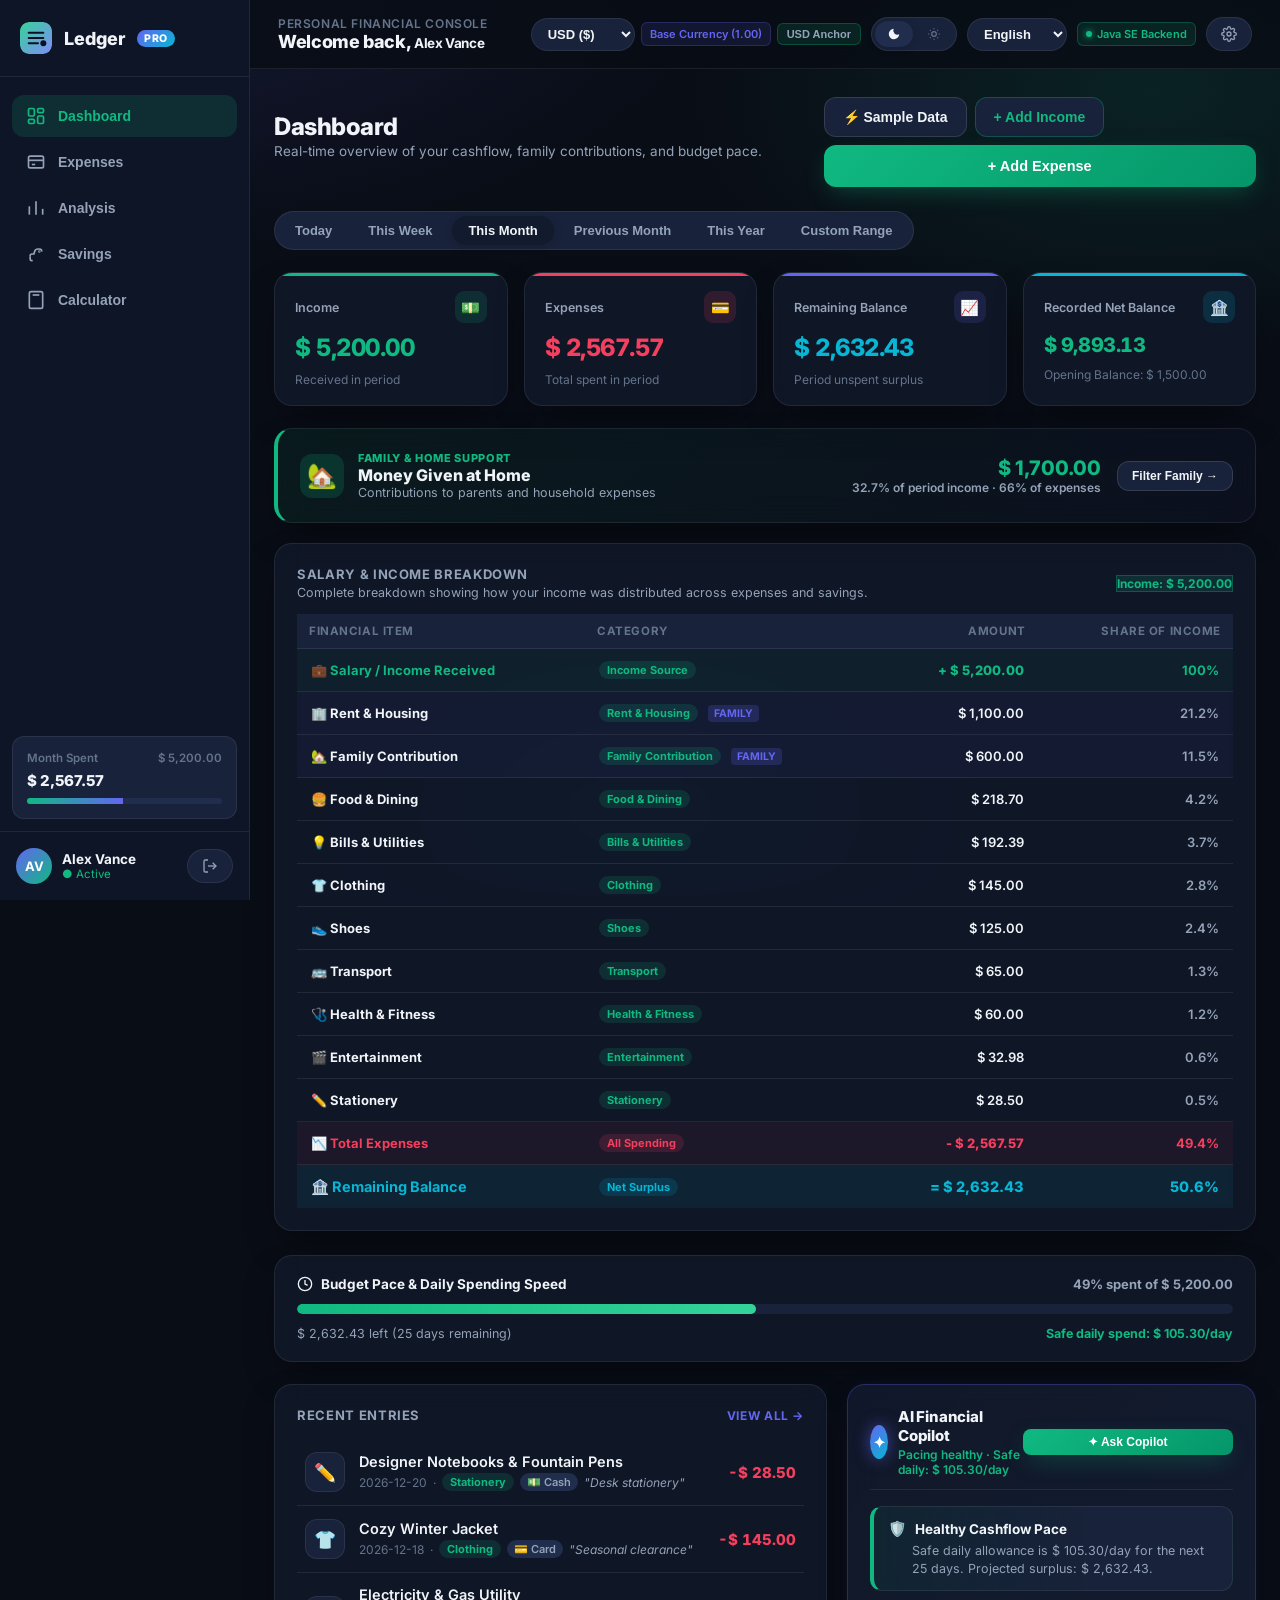
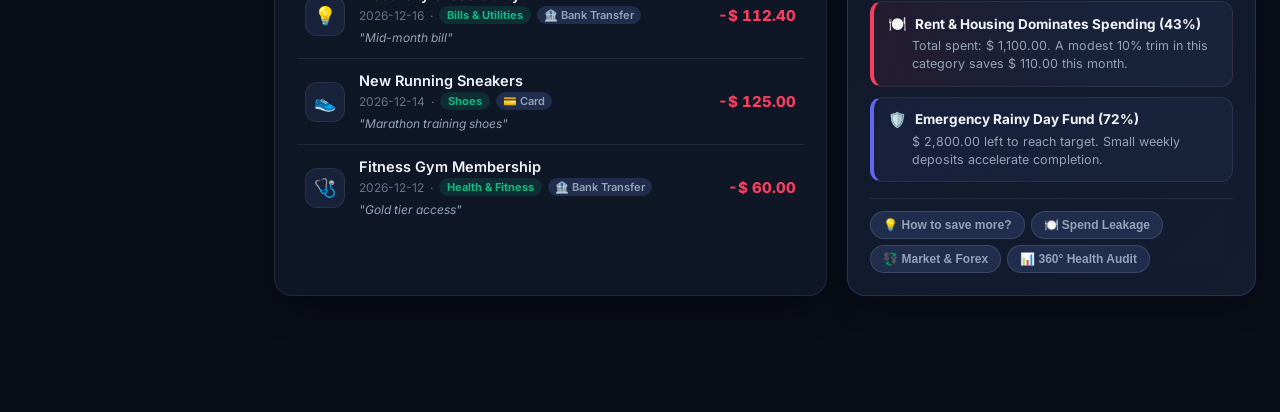
==== commit 7cbe41a6: "feat: migrate backend from Python to pure Java SE REST server with persistent storage and telemetry" ====
--- a/app.html
+++ b/app.html
@@ -127,6 +127,12 @@
           <option value="es">Español</option>
           <option value="fr">Français</option>
         </select>
+
+        <!-- Live Java Backend Status Badge -->
+        <div id="backendStatusBadge" class="badge-pill" style="font-size: 11px; font-weight: 600; padding: 4px 8px; border-radius: 6px; background: rgba(16, 185, 129, 0.12); color: var(--emerald); border: 1px solid rgba(16, 185, 129, 0.28); display: inline-flex; align-items: center; gap: 5px;" title="Connected to Pure Java Backend (com.sun.net.httpserver)">
+          <span style="width: 6px; height: 6px; border-radius: 50%; background: #10b981; box-shadow: 0 0 6px #10b981; display: inline-block;"></span>
+          <span>Java SE Backend</span>
+        </div>
 
         <!-- Settings Gear -->
         <button class="icon-btn" id="settingsBtn" title="Settings">
@@ -1183,6 +1189,51 @@
           <button class="btn-danger" id="clearDataBtn" data-i18n="settings_clear_data">Clear all data</button>
         </div>
         <div class="settings-toast" id="settingsToast"></div>
+      </div>
+
+      <!-- Java Enterprise Backend & JVM Telemetry -->
+      <div class="card settings-section-card" style="border: 1px solid rgba(16, 185, 129, 0.3); background: linear-gradient(135deg, rgba(15, 23, 42, 0.7), rgba(16, 185, 129, 0.05));">
+        <div style="display: flex; justify-content: space-between; align-items: center; margin-bottom: 12px;">
+          <h3 class="card-title" style="margin: 0; display: flex; align-items: center; gap: 8px;">
+            <span style="display: inline-block; width: 8px; height: 8px; border-radius: 50%; background: #10b981; box-shadow: 0 0 8px #10b981;"></span>
+            Java SE Server & Data Center
+          </h3>
+          <span class="badge-pill" style="font-size: 11px; font-weight: 700; padding: 3px 8px; border-radius: 6px; background: rgba(16, 185, 129, 0.15); color: var(--emerald); border: 1px solid rgba(16, 185, 129, 0.3);">● Live Online</span>
+        </div>
+        <p style="font-size: 13px; color: var(--text-dim); line-height: 1.5; margin-bottom: 16px;">
+          High-performance pure Java HTTP & REST API daemon with real-time file persistence and zero external dependencies.
+        </p>
+
+        <!-- JVM Stats Grid -->
+        <div style="display: grid; grid-template-columns: repeat(auto-fit, minmax(140px, 1fr)); gap: 10px; margin-bottom: 16px;">
+          <div style="background: var(--surface-2); border: 1px solid var(--border); padding: 10px 12px; border-radius: 8px;">
+            <div style="font-size: 11px; color: var(--text-dim); text-transform: uppercase; font-weight: 600;">Java Runtime</div>
+            <div id="jvmVersion" style="font-size: 13px; font-weight: 700; color: var(--text); margin-top: 4px;">Java 26 (SE)</div>
+          </div>
+          <div style="background: var(--surface-2); border: 1px solid var(--border); padding: 10px 12px; border-radius: 8px;">
+            <div style="font-size: 11px; color: var(--text-dim); text-transform: uppercase; font-weight: 600;">Hardware / CPU</div>
+            <div id="jvmCores" style="font-size: 13px; font-weight: 700; color: var(--text); margin-top: 4px;">14 Cores</div>
+          </div>
+          <div style="background: var(--surface-2); border: 1px solid var(--border); padding: 10px 12px; border-radius: 8px;">
+            <div style="font-size: 11px; color: var(--text-dim); text-transform: uppercase; font-weight: 600;">JVM Memory Used</div>
+            <div id="jvmMemory" style="font-size: 13px; font-weight: 700; color: var(--emerald); margin-top: 4px;">3 MB / 10 MB</div>
+          </div>
+          <div style="background: var(--surface-2); border: 1px solid var(--border); padding: 10px 12px; border-radius: 8px;">
+            <div style="font-size: 11px; color: var(--text-dim); text-transform: uppercase; font-weight: 600;">Server Uptime</div>
+            <div id="jvmUptime" style="font-size: 13px; font-weight: 700; color: var(--indigo); margin-top: 4px;">Active</div>
+          </div>
+        </div>
+
+        <div class="settings-row" style="padding-top: 8px; border-top: 1px solid rgba(255,255,255,0.06);">
+          <div>
+            <div class="settings-label">Server Data Operations</div>
+            <div class="settings-sub">Direct file streaming and synchronization with Java filesystem.</div>
+          </div>
+          <div style="display: flex; gap: 8px; flex-wrap: wrap;">
+            <button class="btn-secondary" id="syncServerNowBtn" style="color: var(--emerald); border-color: rgba(16, 185, 129, 0.3);">🔄 Sync with Server</button>
+            <button class="btn-secondary" id="exportServerBackupBtn">💾 Download Server File</button>
+          </div>
+        </div>
       </div>
 
       <!-- About Ledger PRO Card -->
